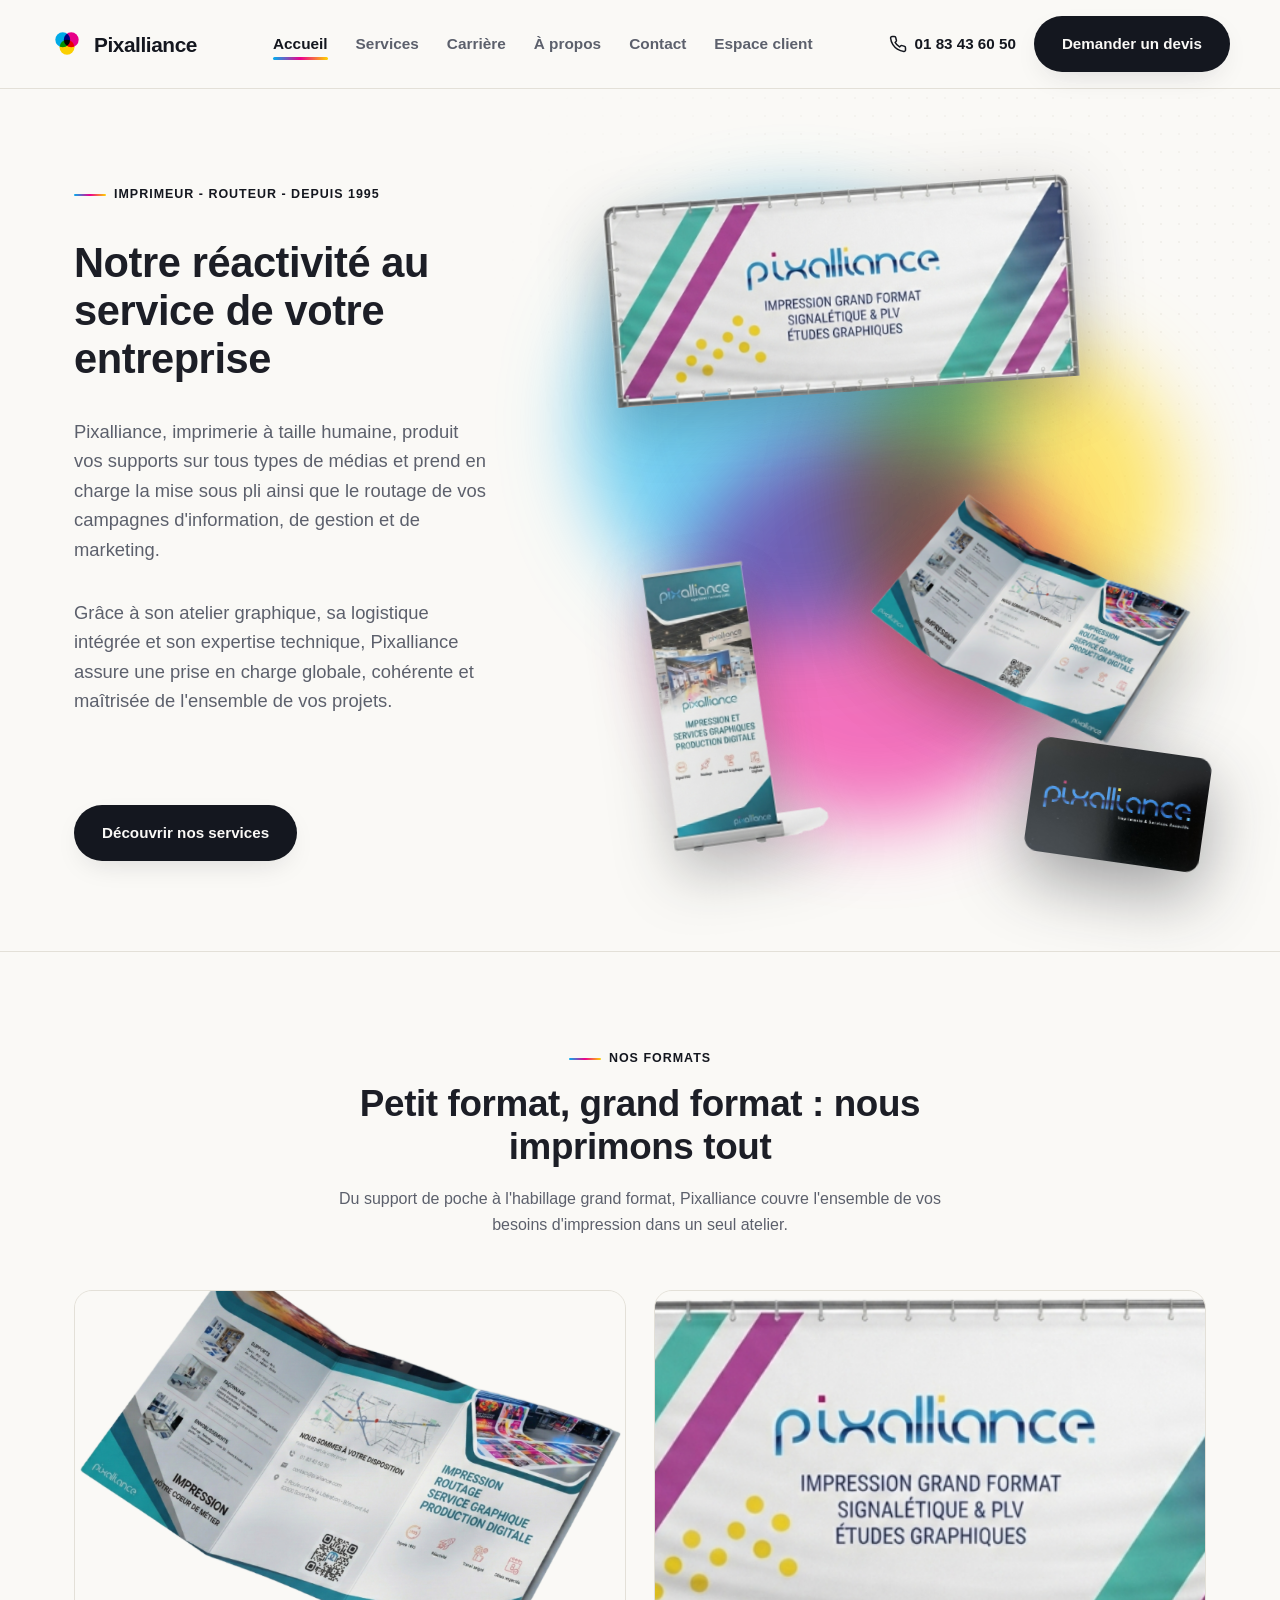
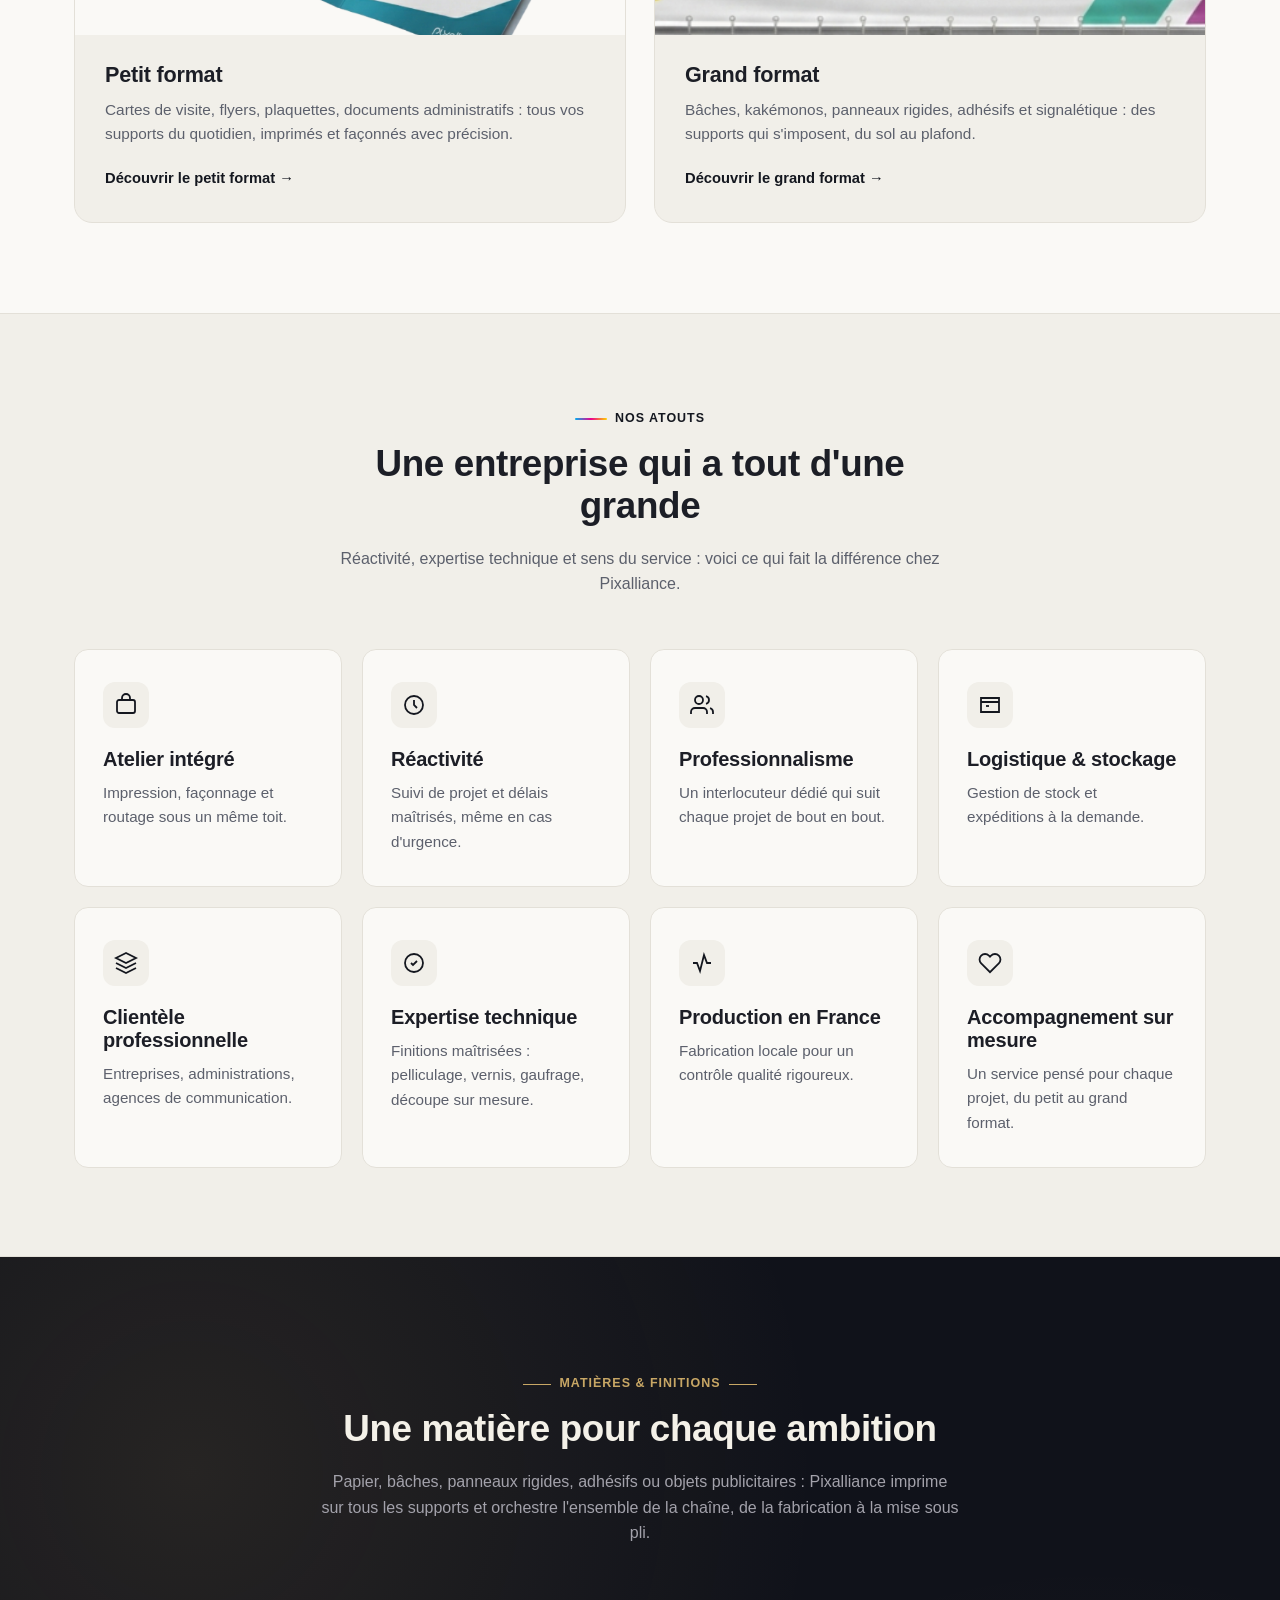
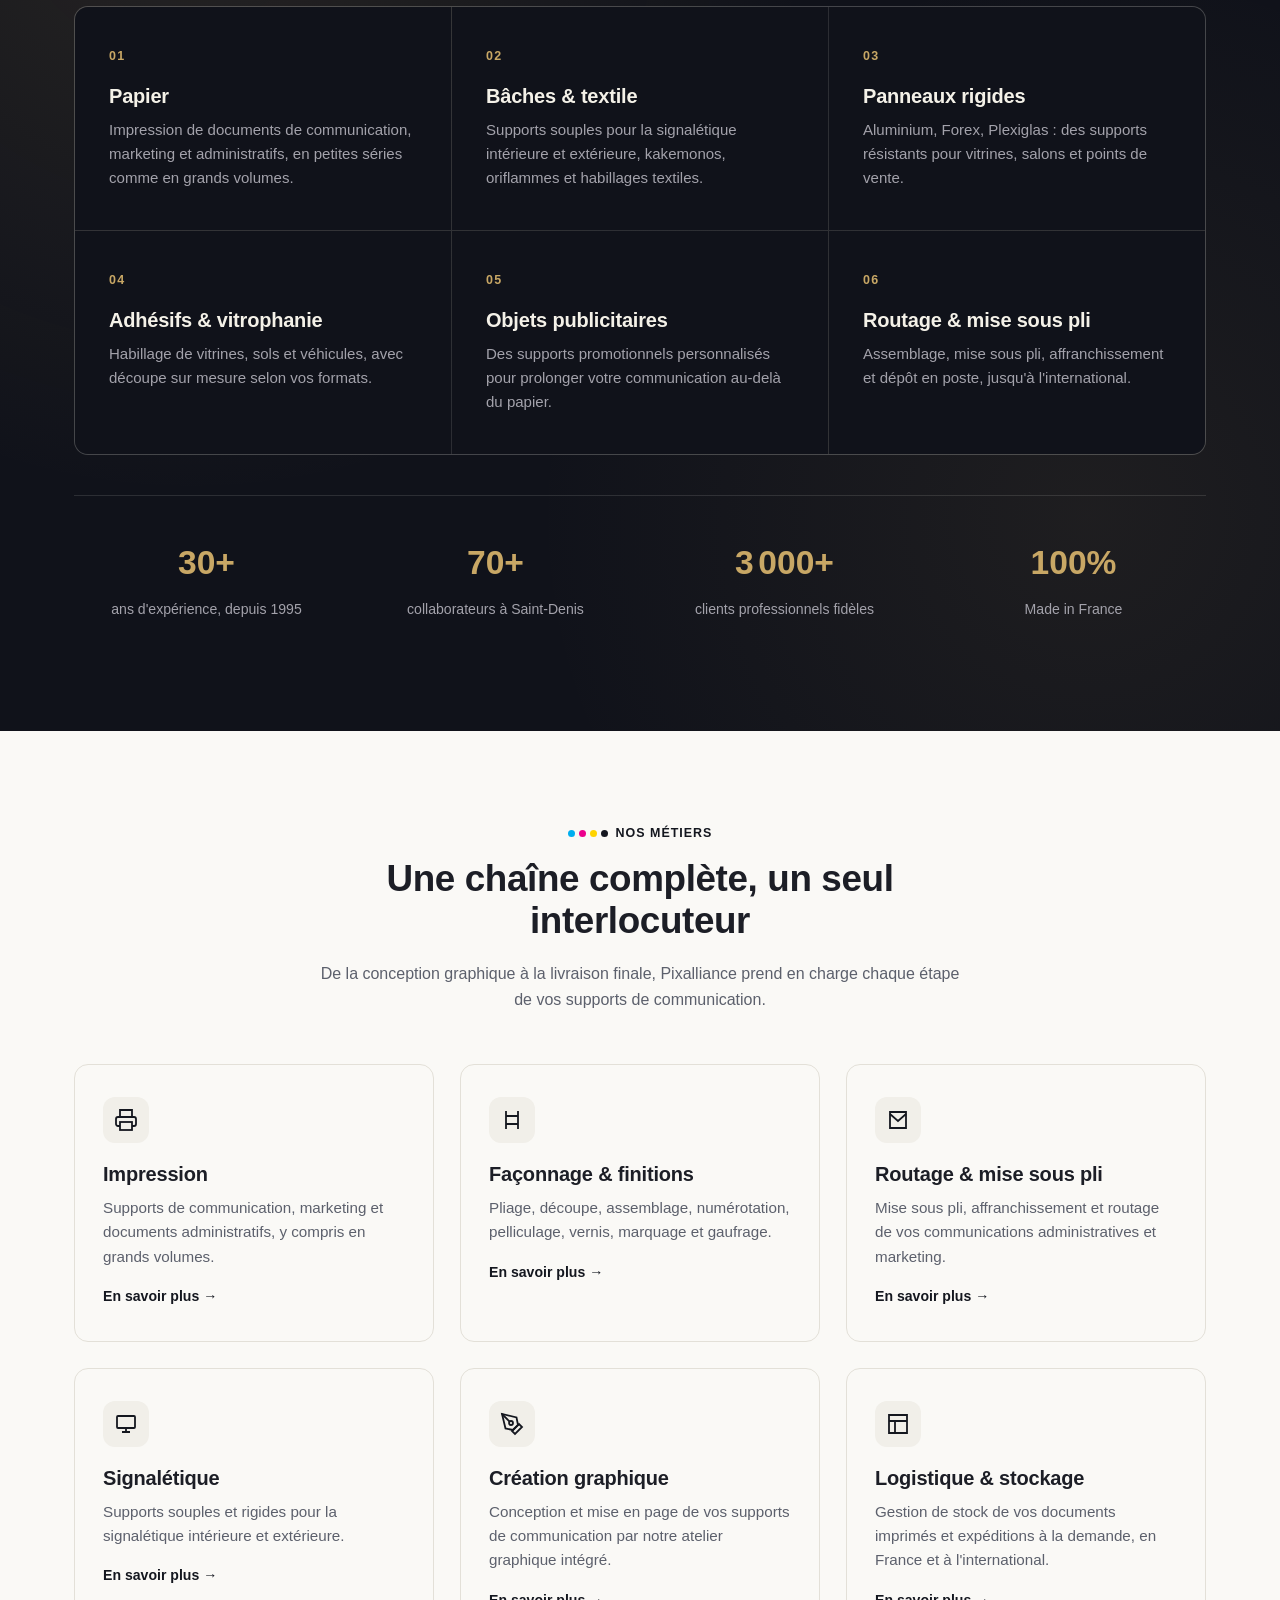
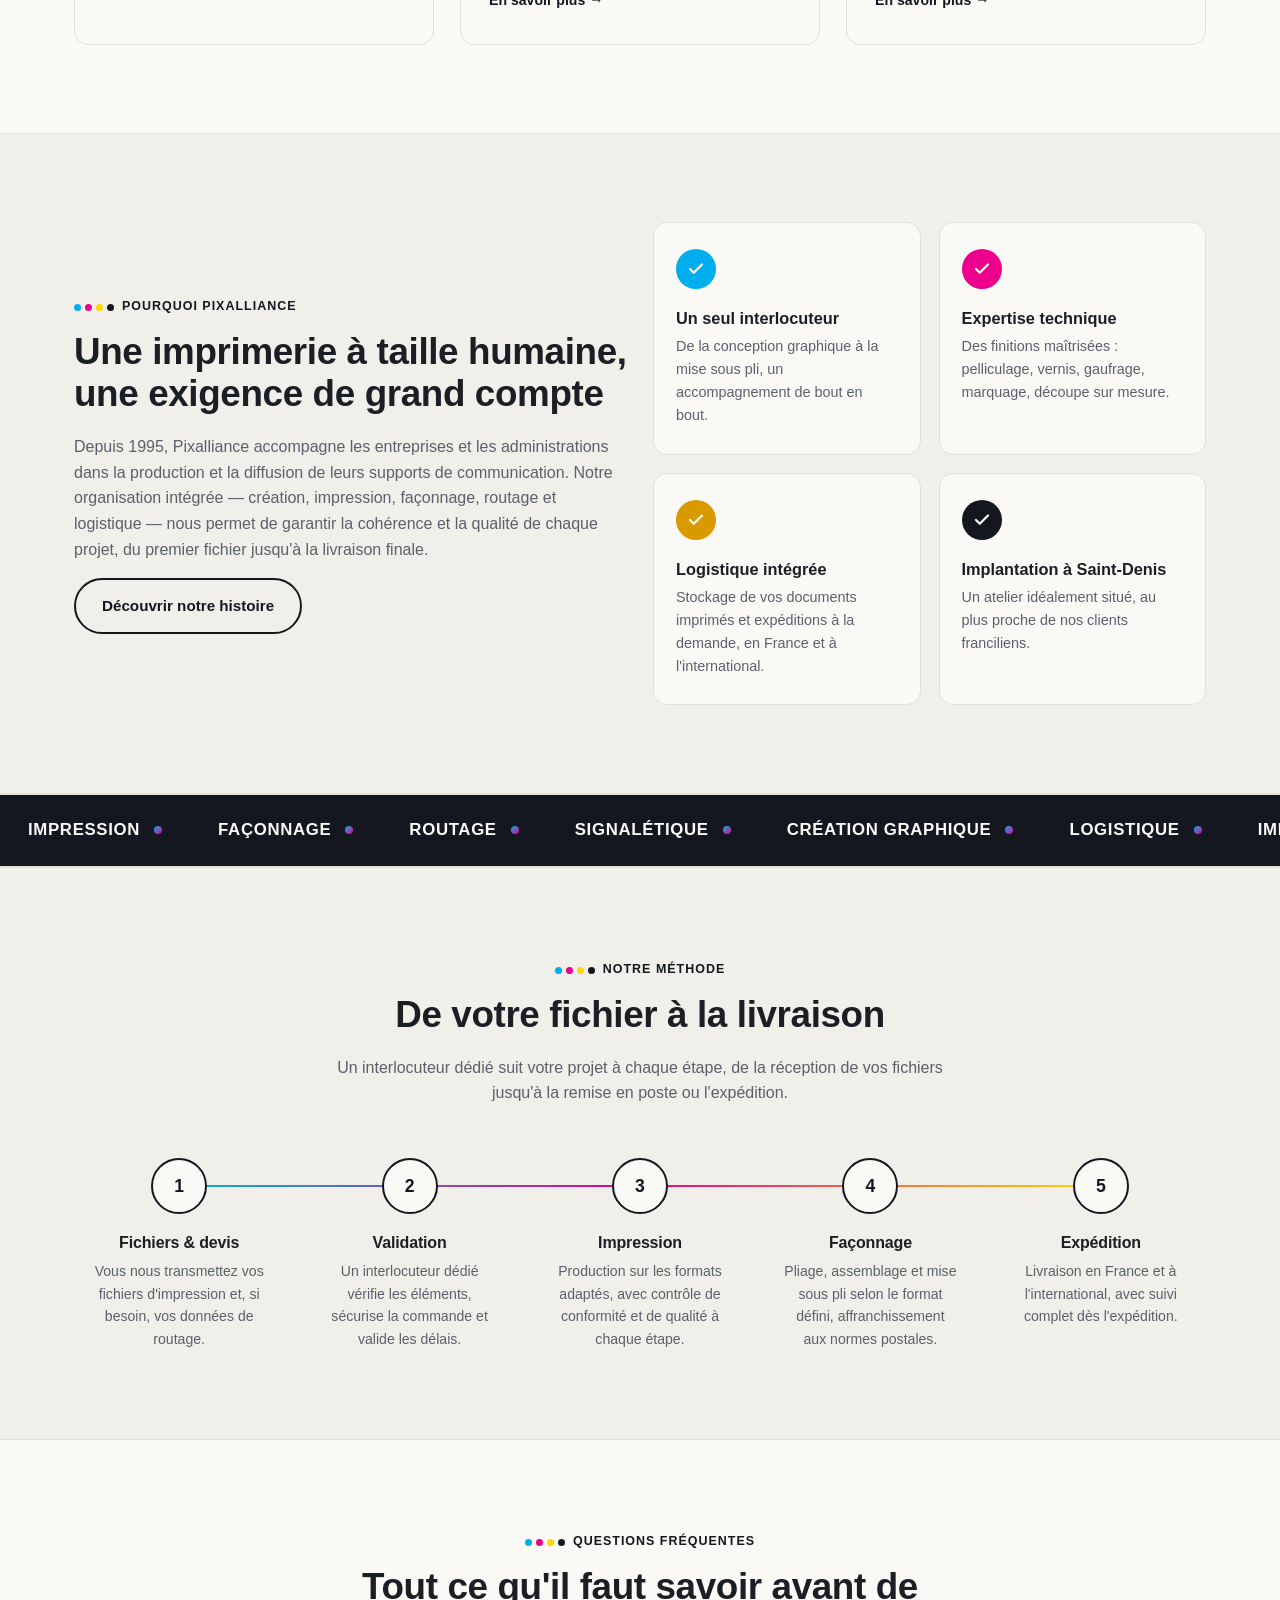
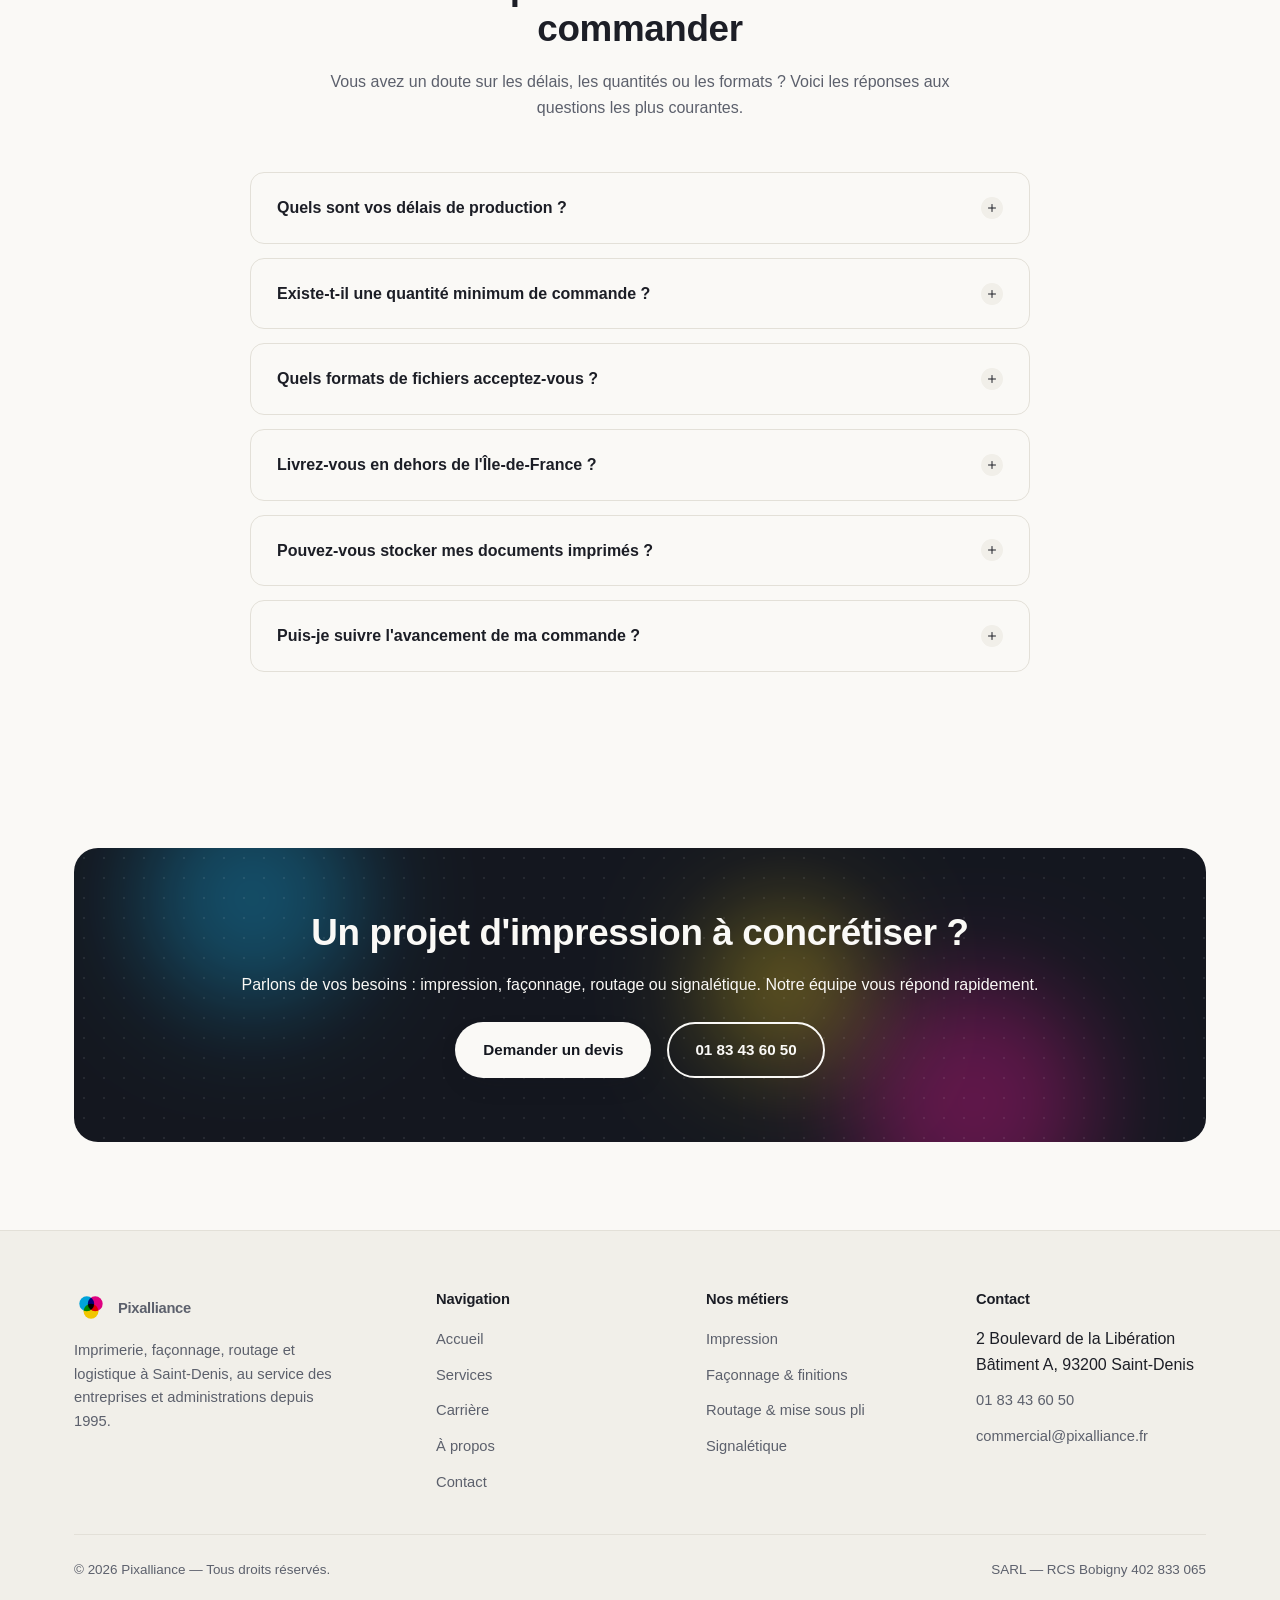
==== index.html @ 91283abb "Ajoute une page dediee Routage & mise sous pli (hero photo, ce qui est couvert, pourquoi Pixalliance" ====
<!DOCTYPE html>
<html lang="fr">
<head>
<meta charset="UTF-8">
<meta name="viewport" content="width=device-width, initial-scale=1.0">
<title>Pixalliance — Imprimerie, façonnage &amp; routage à Saint-Denis</title>
<meta name="description" content="Pixalliance, imprimerie à taille humaine à Saint-Denis (93) depuis 1995 : impression, façonnage, routage, signalétique, création graphique et logistique pour les entreprises et administrations.">
<link rel="icon" type="image/svg+xml" href="assets/favicon.svg">
<link rel="stylesheet" href="css/style.css">
</head>
<body>

<header class="site-header">
  <div class="container header-inner">
    <a href="index.html" class="logo">
      <svg class="logo-mark" viewBox="0 0 64 64" aria-hidden="true">
        <circle cx="24" cy="24" r="14" fill="#00aeef" style="mix-blend-mode:multiply"/>
        <circle cx="40" cy="24" r="14" fill="#ec008c" style="mix-blend-mode:multiply"/>
        <circle cx="32" cy="38" r="14" fill="#ffd400" style="mix-blend-mode:multiply"/>
      </svg>
      Pixalliance
    </a>

    <button class="nav-toggle" aria-label="Ouvrir le menu" aria-expanded="false">
      <span></span><span></span><span></span>
    </button>

    <nav class="main-nav" aria-label="Navigation principale">
      <ul>
        <li><a href="index.html" aria-current="page">Accueil</a></li>
        <li><a href="services.html">Services</a></li>
        <li><a href="carriere.html">Carrière</a></li>
        <li><a href="a-propos.html">À propos</a></li>
        <li><a href="contact.html">Contact</a></li>
        <li><a href="https://espace-client.pixalliance.fr/" target="_blank" rel="noopener">Espace client</a></li>
      </ul>
    </nav>

    <div class="header-actions">
      <a class="header-phone" href="tel:+33183436050">
        <svg viewBox="0 0 24 24" fill="none" stroke="currentColor" stroke-width="2" stroke-linecap="round" stroke-linejoin="round"><path d="M22 16.92v3a2 2 0 0 1-2.18 2 19.79 19.79 0 0 1-8.63-3.07 19.5 19.5 0 0 1-6-6 19.79 19.79 0 0 1-3.07-8.67A2 2 0 0 1 4.11 2h3a2 2 0 0 1 2 1.72c.127.96.362 1.903.7 2.81a2 2 0 0 1-.45 2.11L8.09 9.91a16 16 0 0 0 6 6l1.27-1.27a2 2 0 0 1 2.11-.45c.907.338 1.85.573 2.81.7A2 2 0 0 1 22 16.92z"/></svg>
        <span>01 83 43 60 50</span>
      </a>
      <a href="contact.html" class="btn btn-primary">Demander un devis</a>
    </div>
  </div>
</header>

<main>

  <section class="hero">
    <div class="halftone-bg"></div>
    <div class="container hero-inner">
      <div class="hero-copy">
        <span class="eyebrow"><span class="eyebrow-bar"></span> Imprimeur - Routeur - depuis 1995</span>
        <h1 class="hero-title-sm">Notre réactivité au service de votre entreprise</h1>
        <p class="lead">Pixalliance, imprimerie à taille humaine, produit vos supports sur tous types de médias et prend en charge la mise sous pli ainsi que le routage de vos campagnes d'information, de gestion et de marketing.</p>
        <p class="lead">Grâce à son atelier graphique, sa logistique intégrée et son expertise technique, Pixalliance assure une prise en charge globale, cohérente et maîtrisée de l'ensemble de vos projets.</p>
        <div class="hero-actions">
          <a href="services.html" class="btn btn-primary">Découvrir nos services</a>
        </div>
      </div>

      <div class="hero-visual">
        <div class="ink-blob c"></div>
        <div class="ink-blob m"></div>
        <div class="ink-blob y"></div>
        <img class="hero-float-banniere" src="assets/pixalliance-banniere.png" alt="Bannière grand format Pixalliance pour signalétique et PLV">
        <img class="hero-float-kakemono" src="assets/pixalliance-kakemono.png" alt="Kakemono Pixalliance, roll-up d'exposition">
        <img class="hero-float-brochure" src="assets/pixalliance-plaquette.png" alt="Plaquette commerciale Pixalliance présentant les services d'impression, routage et création graphique">
        <img class="hero-float-card" src="assets/pixalliance-carte-visite.png" alt="Carte de visite Pixalliance, imprimerie et services associés">
      </div>
    </div>
  </section>

  <section class="formats-section">
    <div class="container">
      <div class="section-head center">
        <span class="eyebrow"><span class="eyebrow-bar"></span> Nos formats</span>
        <h2>Petit format, grand format : nous imprimons tout</h2>
        <p>Du support de poche à l'habillage grand format, Pixalliance couvre l'ensemble de vos besoins d'impression dans un seul atelier.</p>
      </div>

      <div class="formats-grid">
        <a href="petit-format.html" class="format-card tilt-card reveal">
          <div class="format-card-media">
            <img src="assets/pixalliance-plaquette.png" alt="Plaquette commerciale Pixalliance, exemple d'impression petit format">
          </div>
          <div class="format-card-body">
            <h3>Petit format</h3>
            <p>Cartes de visite, flyers, plaquettes, documents administratifs : tous vos supports du quotidien, imprimés et façonnés avec précision.</p>
            <span class="format-card-link">Découvrir le petit format →</span>
          </div>
        </a>
        <a href="grand-format.html" class="format-card tilt-card reveal">
          <div class="format-card-media">
            <img src="assets/pixalliance-banniere.png" alt="Bannière grand format Pixalliance, exemple d'impression grand format">
          </div>
          <div class="format-card-body">
            <h3>Grand format</h3>
            <p>Bâches, kakémonos, panneaux rigides, adhésifs et signalétique : des supports qui s'imposent, du sol au plafond.</p>
            <span class="format-card-link">Découvrir le grand format →</span>
          </div>
        </a>
      </div>
    </div>
  </section>

  <section class="atouts-section">
    <div class="container">
      <div class="section-head center">
        <span class="eyebrow"><span class="eyebrow-bar"></span> Nos atouts</span>
        <h2>Une entreprise qui a tout d'une grande</h2>
        <p>Réactivité, expertise technique et sens du service : voici ce qui fait la différence chez Pixalliance.</p>
      </div>

      <div class="grid-4 atouts-grid">
        <div class="card tilt-card reveal">
          <div class="card-icon"><svg viewBox="0 0 24 24" fill="none" stroke="#14171f" stroke-width="1.8"><rect x="3" y="7" width="18" height="13" rx="2"/><path d="M8 7V5a4 4 0 0 1 8 0v2"/></svg></div>
          <h3>Atelier intégré</h3>
          <p>Impression, façonnage et routage sous un même toit.</p>
        </div>
        <div class="card tilt-card reveal">
          <div class="card-icon"><svg viewBox="0 0 24 24" fill="none" stroke="#14171f" stroke-width="1.8"><circle cx="12" cy="12" r="9"/><path d="M12 7v5l3 3"/></svg></div>
          <h3>Réactivité</h3>
          <p>Suivi de projet et délais maîtrisés, même en cas d'urgence.</p>
        </div>
        <div class="card tilt-card reveal">
          <div class="card-icon"><svg viewBox="0 0 24 24" fill="none" stroke="#14171f" stroke-width="1.8"><path d="M17 21v-2a4 4 0 0 0-4-4H5a4 4 0 0 0-4 4v2"/><circle cx="9" cy="7" r="4"/><path d="M23 21v-2a4 4 0 0 0-3-3.87"/><path d="M16 3.13a4 4 0 0 1 0 7.75"/></svg></div>
          <h3>Professionnalisme</h3>
          <p>Un interlocuteur dédié qui suit chaque projet de bout en bout.</p>
        </div>
        <div class="card tilt-card reveal">
          <div class="card-icon"><svg viewBox="0 0 24 24" fill="none" stroke="#14171f" stroke-width="1.8"><path d="M3 9h18M3 5h18v14H3V5Z"/><path d="M8 13h3"/></svg></div>
          <h3>Logistique &amp; stockage</h3>
          <p>Gestion de stock et expéditions à la demande.</p>
        </div>
        <div class="card tilt-card reveal">
          <div class="card-icon"><svg viewBox="0 0 24 24" fill="none" stroke="#14171f" stroke-width="1.8"><path d="M12 2 2 7l10 5 10-5-10-5Z"/><path d="M2 17l10 5 10-5"/><path d="M2 12l10 5 10-5"/></svg></div>
          <h3>Clientèle professionnelle</h3>
          <p>Entreprises, administrations, agences de communication.</p>
        </div>
        <div class="card tilt-card reveal">
          <div class="card-icon"><svg viewBox="0 0 24 24" fill="none" stroke="#14171f" stroke-width="1.8"><path d="M9 12l2 2 4-4"/><circle cx="12" cy="12" r="9"/></svg></div>
          <h3>Expertise technique</h3>
          <p>Finitions maîtrisées : pelliculage, vernis, gaufrage, découpe sur mesure.</p>
        </div>
        <div class="card tilt-card reveal">
          <div class="card-icon"><svg viewBox="0 0 24 24" fill="none" stroke="#14171f" stroke-width="1.8"><path d="M3 12h4l3 8 4-16 3 8h4"/></svg></div>
          <h3>Production en France</h3>
          <p>Fabrication locale pour un contrôle qualité rigoureux.</p>
        </div>
        <div class="card tilt-card reveal">
          <div class="card-icon"><svg viewBox="0 0 24 24" fill="none" stroke="#14171f" stroke-width="1.8"><path d="M20.84 4.61a5.5 5.5 0 0 0-7.78 0L12 5.67l-1.06-1.06a5.5 5.5 0 1 0-7.78 7.78l1.06 1.06L12 21.23l7.78-7.78 1.06-1.06a5.5 5.5 0 0 0 0-7.78Z"/></svg></div>
          <h3>Accompagnement sur mesure</h3>
          <p>Un service pensé pour chaque projet, du petit au grand format.</p>
        </div>
      </div>
    </div>
  </section>

  <section class="materials-section">
    <div class="container">
      <div class="materials-head">
        <span class="eyebrow"><span class="rule"></span> Matières &amp; finitions <span class="rule"></span></span>
        <h2>Une matière pour chaque ambition</h2>
        <p>Papier, bâches, panneaux rigides, adhésifs ou objets publicitaires : Pixalliance imprime sur tous les supports et orchestre l'ensemble de la chaîne, de la fabrication à la mise sous pli.</p>
      </div>

      <div class="material-grid">
        <div class="material-card">
          <span class="num">01</span>
          <h3>Papier</h3>
          <p>Impression de documents de communication, marketing et administratifs, en petites séries comme en grands volumes.</p>
        </div>
        <div class="material-card">
          <span class="num">02</span>
          <h3>Bâches &amp; textile</h3>
          <p>Supports souples pour la signalétique intérieure et extérieure, kakemonos, oriflammes et habillages textiles.</p>
        </div>
        <div class="material-card">
          <span class="num">03</span>
          <h3>Panneaux rigides</h3>
          <p>Aluminium, Forex, Plexiglas : des supports résistants pour vitrines, salons et points de vente.</p>
        </div>
        <div class="material-card">
          <span class="num">04</span>
          <h3>Adhésifs &amp; vitrophanie</h3>
          <p>Habillage de vitrines, sols et véhicules, avec découpe sur mesure selon vos formats.</p>
        </div>
        <div class="material-card">
          <span class="num">05</span>
          <h3>Objets publicitaires</h3>
          <p>Des supports promotionnels personnalisés pour prolonger votre communication au-delà du papier.</p>
        </div>
        <div class="material-card">
          <span class="num">06</span>
          <h3>Routage &amp; mise sous pli</h3>
          <p>Assemblage, mise sous pli, affranchissement et dépôt en poste, jusqu'à l'international.</p>
        </div>
      </div>

      <div class="luxe-stats">
        <div class="luxe-stat">
          <strong data-count-to="30" data-count-suffix="+">0+</strong>
          <span>ans d'expérience, depuis 1995</span>
        </div>
        <div class="luxe-stat">
          <strong data-count-to="70" data-count-suffix="+">0+</strong>
          <span>collaborateurs à Saint-Denis</span>
        </div>
        <div class="luxe-stat">
          <strong data-count-to="3000" data-count-suffix="+">0+</strong>
          <span>clients professionnels fidèles</span>
        </div>
        <div class="luxe-stat">
          <strong data-count-to="100" data-count-suffix="%">0%</strong>
          <span>Made in France</span>
        </div>
      </div>
    </div>
  </section>

  <section id="services">
    <div class="container">
      <div class="section-head center">
        <span class="eyebrow"><span class="dots"><span></span><span></span><span></span><span></span></span> Nos métiers</span>
        <h2>Une chaîne complète, un seul interlocuteur</h2>
        <p>De la conception graphique à la livraison finale, Pixalliance prend en charge chaque étape de vos supports de communication.</p>
      </div>

      <div class="grid-3">
        <a class="card" href="services.html#impression">
          <div class="card-icon"><svg viewBox="0 0 24 24" fill="none" stroke="#14171f" stroke-width="1.8"><path d="M6 9V2h12v7"/><path d="M6 18H4a2 2 0 0 1-2-2v-5a2 2 0 0 1 2-2h16a2 2 0 0 1 2 2v5a2 2 0 0 1-2 2h-2"/><rect x="6" y="14" width="12" height="8"/></svg></div>
          <h3>Impression</h3>
          <p>Supports de communication, marketing et documents administratifs, y compris en grands volumes.</p>
          <span class="card-link">En savoir plus →</span>
        </a>

        <a class="card" href="services.html#faconnage">
          <div class="card-icon"><svg viewBox="0 0 24 24" fill="none" stroke="#14171f" stroke-width="1.8"><path d="M6 3v18M18 3v18"/><path d="M6 8h12M6 16h12"/></svg></div>
          <h3>Façonnage &amp; finitions</h3>
          <p>Pliage, découpe, assemblage, numérotation, pelliculage, vernis, marquage et gaufrage.</p>
          <span class="card-link">En savoir plus →</span>
        </a>

        <a class="card" href="routage.html">
          <div class="card-icon"><svg viewBox="0 0 24 24" fill="none" stroke="#14171f" stroke-width="1.8"><path d="M4 4h16v16H4z"/><path d="m4 6 8 7 8-7"/></svg></div>
          <h3>Routage &amp; mise sous pli</h3>
          <p>Mise sous pli, affranchissement et routage de vos communications administratives et marketing.</p>
          <span class="card-link">En savoir plus →</span>
        </a>

        <a class="card" href="services.html#signaletique">
          <div class="card-icon"><svg viewBox="0 0 24 24" fill="none" stroke="#14171f" stroke-width="1.8"><rect x="3" y="4" width="18" height="12" rx="1"/><path d="M8 20h8M12 16v4"/></svg></div>
          <h3>Signalétique</h3>
          <p>Supports souples et rigides pour la signalétique intérieure et extérieure.</p>
          <span class="card-link">En savoir plus →</span>
        </a>

        <a class="card" href="services.html#creation">
          <div class="card-icon"><svg viewBox="0 0 24 24" fill="none" stroke="#14171f" stroke-width="1.8"><path d="M12 19l7-7 3 3-7 7-3-3z"/><path d="M18 13l-1.5-7.5L2 2l3.5 14.5L13 18l5-5z"/><path d="M2 2l7.586 7.586"/><circle cx="11" cy="11" r="2"/></svg></div>
          <h3>Création graphique</h3>
          <p>Conception et mise en page de vos supports de communication par notre atelier graphique intégré.</p>
          <span class="card-link">En savoir plus →</span>
        </a>

        <a class="card" href="services.html#logistique">
          <div class="card-icon"><svg viewBox="0 0 24 24" fill="none" stroke="#14171f" stroke-width="1.8"><path d="M3 3h18v18H3z"/><path d="M3 9h18M9 21V9"/></svg></div>
          <h3>Logistique &amp; stockage</h3>
          <p>Gestion de stock de vos documents imprimés et expéditions à la demande, en France et à l'international.</p>
          <span class="card-link">En savoir plus →</span>
        </a>
      </div>
    </div>
  </section>

  <section class="why-us" style="background:var(--paper-dim); border-top:1px solid var(--line); border-bottom:1px solid var(--line);">
    <div class="container grid-2" style="align-items:center;">
      <div>
        <span class="eyebrow"><span class="dots"><span></span><span></span><span></span><span></span></span> Pourquoi Pixalliance</span>
        <h2>Une imprimerie à taille humaine, une exigence de grand compte</h2>
        <p>Depuis 1995, Pixalliance accompagne les entreprises et les administrations dans la production et la diffusion de leurs supports de communication. Notre organisation intégrée — création, impression, façonnage, routage et logistique — nous permet de garantir la cohérence et la qualité de chaque projet, du premier fichier jusqu'à la livraison finale.</p>
        <a href="a-propos.html" class="btn btn-outline">Découvrir notre histoire</a>
      </div>

      <div class="value-grid">
        <div class="value-card">
          <span class="check"><svg viewBox="0 0 24 24" fill="none" stroke="currentColor" stroke-width="3" stroke-linecap="round" stroke-linejoin="round"><path d="M20 6 9 17l-5-5"/></svg></span>
          <strong>Un seul interlocuteur</strong>
          <p>De la conception graphique à la mise sous pli, un accompagnement de bout en bout.</p>
        </div>
        <div class="value-card">
          <span class="check"><svg viewBox="0 0 24 24" fill="none" stroke="currentColor" stroke-width="3" stroke-linecap="round" stroke-linejoin="round"><path d="M20 6 9 17l-5-5"/></svg></span>
          <strong>Expertise technique</strong>
          <p>Des finitions maîtrisées : pelliculage, vernis, gaufrage, marquage, découpe sur mesure.</p>
        </div>
        <div class="value-card">
          <span class="check"><svg viewBox="0 0 24 24" fill="none" stroke="currentColor" stroke-width="3" stroke-linecap="round" stroke-linejoin="round"><path d="M20 6 9 17l-5-5"/></svg></span>
          <strong>Logistique intégrée</strong>
          <p>Stockage de vos documents imprimés et expéditions à la demande, en France et à l'international.</p>
        </div>
        <div class="value-card">
          <span class="check"><svg viewBox="0 0 24 24" fill="none" stroke="currentColor" stroke-width="3" stroke-linecap="round" stroke-linejoin="round"><path d="M20 6 9 17l-5-5"/></svg></span>
          <strong>Implantation à Saint-Denis</strong>
          <p>Un atelier idéalement situé, au plus proche de nos clients franciliens.</p>
        </div>
      </div>
    </div>
  </section>

  <div class="marquee-strip">
    <div class="marquee-track">
      <span>Impression</span><span>Façonnage</span><span>Routage</span><span>Signalétique</span><span>Création graphique</span><span>Logistique</span>
      <span>Impression</span><span>Façonnage</span><span>Routage</span><span>Signalétique</span><span>Création graphique</span><span>Logistique</span>
    </div>
  </div>

  <section class="process-section">
    <div class="container">
      <div class="section-head center">
        <span class="eyebrow"><span class="dots"><span></span><span></span><span></span><span></span></span> Notre méthode</span>
        <h2>De votre fichier à la livraison</h2>
        <p>Un interlocuteur dédié suit votre projet à chaque étape, de la réception de vos fichiers jusqu'à la remise en poste ou l'expédition.</p>
      </div>

      <div class="process-steps">
        <div class="process-line"><div class="process-line-fill"></div></div>

        <div class="process-step">
          <div class="process-num">1</div>
          <h3>Fichiers &amp; devis</h3>
          <p>Vous nous transmettez vos fichiers d'impression et, si besoin, vos données de routage.</p>
        </div>
        <div class="process-step">
          <div class="process-num">2</div>
          <h3>Validation</h3>
          <p>Un interlocuteur dédié vérifie les éléments, sécurise la commande et valide les délais.</p>
        </div>
        <div class="process-step">
          <div class="process-num">3</div>
          <h3>Impression</h3>
          <p>Production sur les formats adaptés, avec contrôle de conformité et de qualité à chaque étape.</p>
        </div>
        <div class="process-step">
          <div class="process-num">4</div>
          <h3>Façonnage</h3>
          <p>Pliage, assemblage et mise sous pli selon le format défini, affranchissement aux normes postales.</p>
        </div>
        <div class="process-step">
          <div class="process-num">5</div>
          <h3>Expédition</h3>
          <p>Livraison en France et à l'international, avec suivi complet dès l'expédition.</p>
        </div>
      </div>
    </div>
  </section>

  <section>
    <div class="container">
      <div class="section-head center">
        <span class="eyebrow"><span class="dots"><span></span><span></span><span></span><span></span></span> Questions fréquentes</span>
        <h2>Tout ce qu'il faut savoir avant de commander</h2>
        <p>Vous avez un doute sur les délais, les quantités ou les formats ? Voici les réponses aux questions les plus courantes.</p>
      </div>

      <div class="faq-list">
        <div class="faq-item">
          <button class="faq-question" aria-expanded="false">
            <span>Quels sont vos délais de production ?</span>
            <span class="faq-icon"><svg viewBox="0 0 24 24" fill="none" stroke="currentColor" stroke-width="2" stroke-linecap="round"><path d="M12 5v14M5 12h14"/></svg></span>
          </button>
          <div class="faq-answer">
            <div class="faq-answer-inner">
              <p>Les délais varient selon la nature du projet et les quantités commandées. Un interlocuteur dédié vous confirme un délai précis dès la validation de votre devis.</p>
            </div>
          </div>
        </div>

        <div class="faq-item">
          <button class="faq-question" aria-expanded="false">
            <span>Existe-t-il une quantité minimum de commande ?</span>
            <span class="faq-icon"><svg viewBox="0 0 24 24" fill="none" stroke="currentColor" stroke-width="2" stroke-linecap="round"><path d="M12 5v14M5 12h14"/></svg></span>
          </button>
          <div class="faq-answer">
            <div class="faq-answer-inner">
              <p>Non : nous produisons aussi bien de petites séries que de grands volumes, adaptés aux besoins de nos clients professionnels.</p>
            </div>
          </div>
        </div>

        <div class="faq-item">
          <button class="faq-question" aria-expanded="false">
            <span>Quels formats de fichiers acceptez-vous ?</span>
            <span class="faq-icon"><svg viewBox="0 0 24 24" fill="none" stroke="currentColor" stroke-width="2" stroke-linecap="round"><path d="M12 5v14M5 12h14"/></svg></span>
          </button>
          <div class="faq-answer">
            <div class="faq-answer-inner">
              <p>Nous travaillons à partir de fichiers prêts à imprimer (PDF haute définition). Notre équipe de graphistes peut aussi prendre en charge la création ou l'adaptation de vos supports.</p>
            </div>
          </div>
        </div>

        <div class="faq-item">
          <button class="faq-question" aria-expanded="false">
            <span>Livrez-vous en dehors de l'Île-de-France ?</span>
            <span class="faq-icon"><svg viewBox="0 0 24 24" fill="none" stroke="currentColor" stroke-width="2" stroke-linecap="round"><path d="M12 5v14M5 12h14"/></svg></span>
          </button>
          <div class="faq-answer">
            <div class="faq-answer-inner">
              <p>Oui, nous livrons en France entière et à l'international, avec un suivi complet de vos envois dès l'expédition.</p>
            </div>
          </div>
        </div>

        <div class="faq-item">
          <button class="faq-question" aria-expanded="false">
            <span>Pouvez-vous stocker mes documents imprimés ?</span>
            <span class="faq-icon"><svg viewBox="0 0 24 24" fill="none" stroke="currentColor" stroke-width="2" stroke-linecap="round"><path d="M12 5v14M5 12h14"/></svg></span>
          </button>
          <div class="faq-answer">
            <div class="faq-answer-inner">
              <p>Oui, notre service logistique centralise, stocke et prépare vos supports imprimés pour des expéditions à la demande.</p>
            </div>
          </div>
        </div>

        <div class="faq-item">
          <button class="faq-question" aria-expanded="false">
            <span>Puis-je suivre l'avancement de ma commande ?</span>
            <span class="faq-icon"><svg viewBox="0 0 24 24" fill="none" stroke="currentColor" stroke-width="2" stroke-linecap="round"><path d="M12 5v14M5 12h14"/></svg></span>
          </button>
          <div class="faq-answer">
            <div class="faq-answer-inner">
              <p>Un interlocuteur dédié vous accompagne à chaque étape, de la validation du devis jusqu'à la livraison.</p>
            </div>
          </div>
        </div>
      </div>
    </div>
  </section>

  <section>
    <div class="container">
      <div class="cta-band">
        <div class="cta-band-dots"></div>
        <div class="cta-glow c"></div>
        <div class="cta-glow m"></div>
        <div class="cta-glow y"></div>
        <h2>Un projet d'impression à concrétiser ?</h2>
        <p>Parlons de vos besoins : impression, façonnage, routage ou signalétique. Notre équipe vous répond rapidement.</p>
        <div class="cta-actions">
          <a href="contact.html" class="btn btn-primary">Demander un devis</a>
          <a href="tel:+33183436050" class="btn btn-outline" style="border-color:var(--paper); color:var(--paper);">01 83 43 60 50</a>
        </div>
      </div>
    </div>
  </section>

</main>

<footer class="site-footer">
  <div class="container">
    <div class="footer-grid">
      <div class="footer-brand">
        <a href="index.html" class="logo" style="margin-bottom:14px;">
          <svg class="logo-mark" viewBox="0 0 64 64" aria-hidden="true">
            <circle cx="24" cy="24" r="14" fill="#00aeef" style="mix-blend-mode:multiply"/>
            <circle cx="40" cy="24" r="14" fill="#ec008c" style="mix-blend-mode:multiply"/>
            <circle cx="32" cy="38" r="14" fill="#ffd400" style="mix-blend-mode:multiply"/>
          </svg>
          Pixalliance
        </a>
        <p>Imprimerie, façonnage, routage et logistique à Saint-Denis, au service des entreprises et administrations depuis 1995.</p>
      </div>

      <div>
        <h4>Navigation</h4>
        <ul>
          <li><a href="index.html">Accueil</a></li>
          <li><a href="services.html">Services</a></li>
          <li><a href="carriere.html">Carrière</a></li>
          <li><a href="a-propos.html">À propos</a></li>
          <li><a href="contact.html">Contact</a></li>
        </ul>
      </div>

      <div>
        <h4>Nos métiers</h4>
        <ul>
          <li><a href="services.html#impression">Impression</a></li>
          <li><a href="services.html#faconnage">Façonnage &amp; finitions</a></li>
          <li><a href="routage.html">Routage &amp; mise sous pli</a></li>
          <li><a href="services.html#signaletique">Signalétique</a></li>
        </ul>
      </div>

      <div>
        <h4>Contact</h4>
        <ul>
          <li>2 Boulevard de la Libération<br>Bâtiment A, 93200 Saint-Denis</li>
          <li><a href="tel:+33183436050">01 83 43 60 50</a></li>
          <li><a href="mailto:commercial@pixalliance.fr">commercial@pixalliance.fr</a></li>
        </ul>
      </div>
    </div>

    <div class="footer-bottom">
      <span>&copy; 2026 Pixalliance — Tous droits réservés.</span>
      <span>SARL — RCS Bobigny 402 833 065</span>
    </div>
  </div>
</footer>

<script src="js/main.js"></script>
</body>
</html>
---- css/style.css ----
/* ==========================================================================
   Pixalliance — feuille de style principale
   ========================================================================== */

:root {
  --ink: #14171f;
  --ink-soft: #262b38;
  --paper: #faf9f6;
  --paper-dim: #f1efe9;
  --line: #e3e0d8;
  --text: #1c1e26;
  --muted: #5c606c;
  --cyan: #00aeef;
  --magenta: #ec008c;
  --yellow: #ffd400;
  --luxe-bg: #10121a;
  --luxe-bg-soft: #181b26;
  --luxe-text: #f4f1e8;
  --luxe-muted: #a3a2ab;
  --luxe-line: rgba(244, 241, 232, 0.12);
  --gold: #c8a765;

  --radius: 14px;
  --container: 1180px;
  --shadow-soft: 0 10px 30px -12px rgba(20, 23, 31, 0.18);
  --shadow-hover: 0 16px 40px -14px rgba(20, 23, 31, 0.28);
}

:root[data-theme="dark"] {
  --ink: #f1efe9;
  --paper: #14171f;
  --paper-dim: #1b1f29;
  --line: #303542;
  --text: #f1efe9;
  --muted: #a4a8b4;
}

@media (prefers-color-scheme: dark) {
  :root:not([data-theme="light"]) {
    --ink: #f1efe9;
    --paper: #14171f;
    --paper-dim: #1b1f29;
    --line: #303542;
    --text: #f1efe9;
    --muted: #a4a8b4;
  }
}

* {
  box-sizing: border-box;
}

html {
  scroll-behavior: smooth;
}

body {
  margin: 0;
  font-family: -apple-system, BlinkMacSystemFont, "Segoe UI", Roboto,
    "Helvetica Neue", Arial, sans-serif;
  background: var(--paper);
  color: var(--text);
  line-height: 1.6;
  -webkit-font-smoothing: antialiased;
}

img,
svg {
  max-width: 100%;
  display: block;
}

a {
  color: inherit;
}

.container {
  width: 100%;
  max-width: var(--container);
  margin: 0 auto;
  padding: 0 24px;
}

h1,
h2,
h3,
h4 {
  font-weight: 700;
  line-height: 1.15;
  letter-spacing: -0.01em;
  margin: 0 0 0.5em;
}

h1 {
  font-size: clamp(2.2rem, 4.5vw, 3.4rem);
}

h2 {
  font-size: clamp(1.7rem, 3vw, 2.3rem);
}

h3 {
  font-size: 1.25rem;
}

p {
  margin: 0 0 1em;
  color: var(--muted);
}

.eyebrow {
  display: inline-flex;
  align-items: center;
  gap: 8px;
  font-size: 0.78rem;
  font-weight: 700;
  letter-spacing: 0.08em;
  text-transform: uppercase;
  color: var(--ink);
  margin-bottom: 14px;
}

.eyebrow .dots {
  display: inline-flex;
  gap: 4px;
}

.dots span {
  width: 7px;
  height: 7px;
  border-radius: 50%;
  display: inline-block;
}

.dots span:nth-child(1) {
  background: var(--cyan);
}
.dots span:nth-child(2) {
  background: var(--magenta);
}
.dots span:nth-child(3) {
  background: var(--yellow);
}
.dots span:nth-child(4) {
  background: var(--ink);
}

/* ---------- Buttons ---------- */

.btn {
  display: inline-flex;
  align-items: center;
  justify-content: center;
  gap: 8px;
  padding: 14px 26px;
  border-radius: 999px;
  font-weight: 700;
  font-size: 0.95rem;
  text-decoration: none;
  border: 2px solid transparent;
  cursor: pointer;
  transition: transform 0.15s ease, box-shadow 0.15s ease, background 0.15s ease,
    color 0.15s ease, border-color 0.15s ease;
  white-space: nowrap;
}

.btn:active {
  transform: translateY(1px);
}

.btn-primary {
  background: var(--ink);
  color: var(--paper);
  box-shadow: var(--shadow-soft);
}

.btn-primary:hover {
  box-shadow: var(--shadow-hover);
  transform: translateY(-2px);
}

.btn-outline {
  background: transparent;
  border-color: var(--ink);
  color: var(--ink);
}

.btn-outline:hover {
  background: var(--ink);
  color: var(--paper);
}

.btn-block {
  width: 100%;
}

/* ---------- Header ---------- */

.site-header {
  position: sticky;
  top: 0;
  z-index: 50;
  background: color-mix(in srgb, var(--paper) 88%, transparent);
  backdrop-filter: saturate(180%) blur(14px);
  border-bottom: 1px solid var(--line);
}

.header-inner {
  display: flex;
  align-items: center;
  justify-content: space-between;
  gap: 24px;
  padding: 16px 0;
}

.logo {
  display: flex;
  align-items: center;
  gap: 10px;
  text-decoration: none;
  font-weight: 800;
  font-size: 1.3rem;
  color: var(--ink);
  letter-spacing: -0.02em;
}

.logo-mark {
  width: 34px;
  height: 34px;
  flex-shrink: 0;
}

.main-nav {
  display: flex;
  align-items: center;
  gap: 32px;
}

.main-nav ul {
  list-style: none;
  display: flex;
  gap: 28px;
  margin: 0;
  padding: 0;
}

.main-nav a {
  text-decoration: none;
  font-weight: 600;
  font-size: 0.96rem;
  color: var(--muted);
  position: relative;
  padding: 4px 0;
}

.main-nav a:hover,
.main-nav a[aria-current="page"] {
  color: var(--ink);
}

.main-nav a[aria-current="page"]::after {
  content: "";
  position: absolute;
  left: 0;
  bottom: -4px;
  width: 100%;
  height: 3px;
  border-radius: 3px;
  background: linear-gradient(
    90deg,
    var(--cyan),
    var(--magenta),
    var(--yellow)
  );
}

.header-actions {
  display: flex;
  align-items: center;
  gap: 18px;
}

.header-phone {
  display: flex;
  align-items: center;
  gap: 8px;
  font-weight: 700;
  text-decoration: none;
  color: var(--ink);
  font-size: 0.95rem;
}

.header-phone svg {
  width: 18px;
  height: 18px;
}

.nav-toggle {
  display: none;
  background: none;
  border: none;
  cursor: pointer;
  padding: 8px;
  flex-direction: column;
  gap: 5px;
}

.nav-toggle span {
  width: 24px;
  height: 2px;
  background: var(--ink);
  border-radius: 2px;
  transition: transform 0.2s ease, opacity 0.2s ease;
}

/* ---------- Hero ---------- */

.hero {
  position: relative;
  overflow: hidden;
  padding: 96px 0 90px;
  border-bottom: 1px solid var(--line);
}

.halftone-bg {
  position: absolute;
  inset: 0;
  z-index: 0;
  opacity: 0.5;
  pointer-events: none;
  background-image: radial-gradient(
    circle,
    var(--line) 1.4px,
    transparent 1.4px
  );
  background-size: 18px 18px;
  -webkit-mask-image: radial-gradient(
    ellipse 60% 60% at 80% 20%,
    black 0%,
    transparent 70%
  );
  mask-image: radial-gradient(
    ellipse 60% 60% at 80% 20%,
    black 0%,
    transparent 70%
  );
}

.hero-inner {
  position: relative;
  z-index: 1;
  display: grid;
  grid-template-columns: 0.8fr 1.3fr;
  gap: 40px;
  align-items: stretch;
}

.hero-copy {
  display: flex;
  flex-direction: column;
  gap: 34px;
}

.hero-copy > * {
  margin-bottom: 0 !important;
}

.hero-copy .hero-actions {
  margin-top: auto;
  padding-top: 28px;
}

.hero-copy p.lead {
  font-size: 1.15rem;
  max-width: 42ch;
}

.hero-title-sm {
  font-size: clamp(1.9rem, 3.4vw, 2.6rem) !important;
}

.formats-section {
  padding: 90px 0;
  background: var(--paper);
  border-bottom: 1px solid var(--line);
}

.formats-grid {
  display: grid;
  grid-template-columns: 1fr 1fr;
  gap: 28px;
  margin-top: 44px;
}

.format-card {
  display: flex;
  flex-direction: column;
  border-radius: 18px;
  overflow: hidden;
  background: var(--paper-dim);
  border: 1px solid var(--line);
  text-decoration: none;
  color: inherit;
  transition: transform 0.3s ease, box-shadow 0.3s ease;
}

.format-card:hover {
  transform: translateY(-6px);
  box-shadow: 0 24px 50px -20px rgba(20, 23, 31, 0.3);
}

.format-card-media {
  aspect-ratio: 16 / 10;
  overflow: hidden;
  background: var(--paper);
}

.format-card-media img {
  width: 100%;
  height: 100%;
  object-fit: cover;
  transition: transform 0.4s ease;
}

.format-card:hover .format-card-media img {
  transform: scale(1.05);
}

.format-card-body {
  padding: 28px 30px 32px;
}

.format-card-body h3 {
  font-size: 1.35rem;
  margin-bottom: 10px;
}

.format-card-body p {
  color: var(--muted);
  font-size: 0.96rem;
  margin-bottom: 18px;
}

.format-card-link {
  display: inline-flex;
  font-weight: 700;
  font-size: 0.92rem;
  color: var(--ink);
  transition: gap 0.2s ease;
}

.format-card:hover .format-card-link {
  color: var(--magenta);
}

@media (max-width: 760px) {
  .formats-grid {
    grid-template-columns: 1fr;
  }
}

.atouts-section {
  background: var(--paper-dim);
  border-bottom: 1px solid var(--line);
}

.eyebrow-bar {
  width: 32px;
  height: 2px;
  border-radius: 2px;
  background: linear-gradient(90deg, var(--cyan), var(--magenta), var(--yellow));
  display: inline-block;
}

.hero-actions {
  display: flex;
  gap: 16px;
  flex-wrap: wrap;
  margin-top: 28px;
}

.hero-visual {
  position: relative;
  aspect-ratio: 1 / 1;
  display: flex;
  align-items: center;
  justify-content: center;
  perspective: 1400px;
}

.ink-blob {
  position: absolute;
  border-radius: 50%;
  mix-blend-mode: multiply;
  filter: blur(38px);
  opacity: 0.55;
}

:root[data-theme="dark"] .ink-blob,
@media (prefers-color-scheme: dark) {
  .ink-blob {
    mix-blend-mode: screen;
  }
}

.ink-blob.c {
  background: var(--cyan);
  width: 62%;
  height: 62%;
  top: 4%;
  left: 8%;
}

.ink-blob.m {
  background: var(--magenta);
  width: 58%;
  height: 58%;
  bottom: 6%;
  left: 22%;
}

.ink-blob.y {
  background: var(--yellow);
  width: 50%;
  height: 50%;
  top: 22%;
  right: 4%;
}

.hero-float-banniere {
  position: absolute;
  z-index: 1;
  width: 72%;
  left: 10%;
  top: 0%;
  filter: drop-shadow(0 20px 32px rgba(20, 23, 31, 0.28));
  transform: rotate(-4deg);
  animation: pxa-float-d 8s ease-in-out infinite;
}

.hero-float-kakemono {
  position: absolute;
  z-index: 2;
  width: 24%;
  left: 18%;
  bottom: 2%;
  filter: drop-shadow(0 22px 30px rgba(20, 23, 31, 0.3));
  transform: rotate(-8deg);
  animation: pxa-float-c 7s ease-in-out infinite;
}

.hero-float-brochure {
  position: absolute;
  z-index: 3;
  width: 48%;
  right: 2%;
  bottom: 18%;
  filter: drop-shadow(0 26px 40px rgba(20, 23, 31, 0.35));
  transform: rotate(4deg);
  animation: pxa-float-a 6s ease-in-out infinite;
}

.hero-float-card {
  position: absolute;
  z-index: 4;
  width: 26%;
  right: 0%;
  bottom: 0%;
  border-radius: 14px;
  filter: drop-shadow(0 24px 34px rgba(20, 23, 31, 0.4));
  transform: rotate(8deg);
  animation: pxa-float-b 5s ease-in-out infinite;
}

@keyframes pxa-float-a {
  0%, 100% { transform: rotate(5deg) translateY(0); }
  50% { transform: rotate(7deg) translateY(-10px); }
}

@keyframes pxa-float-b {
  0%, 100% { transform: rotate(10deg) translateY(0); }
  50% { transform: rotate(12deg) translateY(-14px); }
}

@keyframes pxa-float-c {
  0%, 100% { transform: rotate(-7deg) translateY(0); }
  50% { transform: rotate(-5deg) translateY(-8px); }
}

@keyframes pxa-float-d {
  0%, 100% { transform: rotate(-3deg) translateY(0); }
  50% { transform: rotate(-1deg) translateY(-6px); }
}

@media (prefers-reduced-motion: reduce) {
  .hero-float-banniere,
  .hero-float-kakemono,
  .hero-float-brochure,
  .hero-float-card {
    animation: none;
  }
}

/* ---------- Stats row (light) ---------- */

.stats-row {
  display: grid;
  grid-template-columns: repeat(4, 1fr);
  gap: 24px;
  padding: 40px 0;
  border-top: 1px solid var(--line);
  border-bottom: 1px solid var(--line);
  text-align: center;
}

.stat-block strong {
  display: block;
  font-size: 2.1rem;
  font-weight: 800;
  color: var(--ink);
  margin-bottom: 6px;
}

.stat-block span {
  color: var(--muted);
  font-size: 0.88rem;
}

@media (max-width: 720px) {
  .stats-row {
    grid-template-columns: repeat(2, 1fr);
  }
}

.ring-wrap {
  position: relative;
  width: 110px;
  height: 110px;
  margin: 0 auto 10px;
}

.ring-wrap svg {
  width: 100%;
  height: 100%;
  transform: rotate(-90deg);
}

.ring-track {
  fill: none;
  stroke: var(--line);
  stroke-width: 6;
}

.ring-fill {
  fill: none;
  stroke: url(#pxa-ring-gradient);
  stroke-width: 6;
  stroke-linecap: round;
  stroke-dasharray: 264;
  stroke-dashoffset: 264;
  transition: stroke-dashoffset 1.6s cubic-bezier(0.22, 0.61, 0.36, 1);
}

.stat-ring.is-visible .ring-fill {
  stroke-dashoffset: 0;
}

.ring-wrap strong {
  position: absolute;
  inset: 0;
  display: flex;
  align-items: center;
  justify-content: center;
  margin: 0 !important;
  font-size: 1.5rem;
}

/* ---------- Materials / luxe section ---------- */

.materials-section {
  background: var(--luxe-bg);
  color: var(--luxe-text);
  padding: 110px 0;
  position: relative;
  overflow: hidden;
}

.materials-section::before {
  content: "";
  position: absolute;
  inset: 0;
  background-image: radial-gradient(
    circle at 15% 20%,
    rgba(200, 167, 101, 0.12),
    transparent 45%
  ),
  radial-gradient(
    circle at 85% 80%,
    rgba(200, 167, 101, 0.08),
    transparent 40%
  );
  pointer-events: none;
}

.materials-head {
  position: relative;
  max-width: 640px;
  margin: 0 auto 60px;
  text-align: center;
}

.materials-head .eyebrow {
  color: var(--gold);
  justify-content: center;
}

.materials-head .eyebrow .rule {
  width: 28px;
  height: 1px;
  background: var(--gold);
  display: inline-block;
}

.materials-head h2 {
  color: var(--luxe-text);
}

.materials-head p {
  color: var(--luxe-muted);
}

.material-grid {
  position: relative;
  display: grid;
  grid-template-columns: repeat(3, 1fr);
  gap: 1px;
  background: var(--luxe-line);
  border: 1px solid var(--luxe-line);
  border-radius: var(--radius);
  overflow: hidden;
}

.material-card {
  background: var(--luxe-bg);
  padding: 40px 34px;
  transition: background 0.25s ease;
}

.material-card:hover {
  background: var(--luxe-bg-soft);
}

.material-card .num {
  display: block;
  font-size: 0.78rem;
  letter-spacing: 0.1em;
  color: var(--gold);
  font-weight: 700;
  margin-bottom: 18px;
}

.material-card h3 {
  color: var(--luxe-text);
  font-weight: 600;
  margin-bottom: 10px;
}

.material-card p {
  color: var(--luxe-muted);
  font-size: 0.94rem;
  margin-bottom: 0;
}

.luxe-stats {
  position: relative;
  display: grid;
  grid-template-columns: repeat(4, 1fr);
  gap: 24px;
  margin-top: 40px;
  padding-top: 40px;
  border-top: 1px solid var(--luxe-line);
  text-align: center;
}

.luxe-stat strong {
  display: block;
  font-size: 2.1rem;
  font-weight: 700;
  color: var(--gold);
  margin-bottom: 6px;
}

.luxe-stat span {
  color: var(--luxe-muted);
  font-size: 0.88rem;
}

@media (max-width: 900px) {
  .material-grid {
    grid-template-columns: 1fr 1fr;
  }
  .luxe-stats {
    grid-template-columns: repeat(2, 1fr);
  }
}

@media (max-width: 620px) {
  .material-grid {
    grid-template-columns: 1fr;
  }
  .materials-section {
    padding: 80px 0;
  }
}

/* ---------- Trust strip ---------- */

.trust-strip {
  border-bottom: 1px solid var(--line);
  background: var(--paper-dim);
}

.trust-strip .container {
  display: grid;
  grid-template-columns: repeat(4, 1fr);
  gap: 20px;
  padding: 34px 24px;
}

.trust-item {
  display: flex;
  align-items: center;
  gap: 14px;
}

.trust-item svg {
  width: 30px;
  height: 30px;
  flex-shrink: 0;
  color: var(--ink);
}

.trust-item strong {
  display: block;
  font-size: 0.95rem;
}

.trust-item span {
  font-size: 0.84rem;
  color: var(--muted);
}

/* ---------- Sections ---------- */

section {
  padding: 88px 0;
}

.section-head {
  max-width: 640px;
  margin-bottom: 52px;
}

.section-head.center {
  margin-left: auto;
  margin-right: auto;
  text-align: center;
}

/* ---------- Service cards ---------- */

.grid-3 {
  display: grid;
  grid-template-columns: repeat(3, 1fr);
  gap: 26px;
}

.grid-2 {
  display: grid;
  grid-template-columns: repeat(2, 1fr);
  gap: 26px;
}

.card {
  background: var(--paper);
  border: 1px solid var(--line);
  border-radius: var(--radius);
  padding: 32px 28px;
  transition: transform 0.2s ease, box-shadow 0.2s ease, border-color 0.2s ease;
  height: 100%;
}

a.card {
  text-decoration: none;
  display: block;
  color: inherit;
}

.card:hover {
  transform: translateY(-4px);
  box-shadow: var(--shadow-hover);
  border-color: transparent;
}

.tilt-card {
  transition: transform 0.15s ease-out, box-shadow 0.2s ease, border-color 0.2s ease;
  will-change: transform;
}

.tilt-card:hover {
  box-shadow: var(--shadow-hover);
  border-color: transparent;
}

.card-icon {
  width: 46px;
  height: 46px;
  border-radius: 12px;
  display: flex;
  align-items: center;
  justify-content: center;
  margin-bottom: 20px;
  background: var(--paper-dim);
}

.card-icon svg {
  width: 24px;
  height: 24px;
}

.card h3 {
  margin-bottom: 10px;
}

.card p {
  margin-bottom: 0;
  font-size: 0.95rem;
}

.card-link {
  display: inline-flex;
  align-items: center;
  gap: 6px;
  margin-top: 16px;
  font-size: 0.88rem;
  font-weight: 700;
  color: var(--ink);
}

/* ---------- Service detail blocks ---------- */

.service-block {
  display: grid;
  grid-template-columns: 0.42fr 0.58fr;
  gap: 48px;
  padding: 56px 0;
  border-bottom: 1px solid var(--line);
  align-items: start;
}

.service-block:last-child {
  border-bottom: none;
}

.service-icon {
  width: 48px;
  height: 48px;
  border-radius: 12px;
  background: var(--paper-dim);
  display: flex;
  align-items: center;
  justify-content: center;
  margin-bottom: 18px;
  transition: transform 0.3s ease, background 0.3s ease;
}

.service-icon svg {
  width: 24px;
  height: 24px;
}

.service-block:hover .service-icon {
  transform: rotate(-6deg) scale(1.08);
  background: linear-gradient(135deg, var(--cyan), var(--magenta));
}

.service-block:hover .service-icon svg {
  stroke: var(--paper);
}

.service-block .num {
  font-size: 0.85rem;
  font-weight: 700;
  color: var(--muted);
  letter-spacing: 0.08em;
}

.service-tags {
  display: flex;
  flex-wrap: wrap;
  gap: 10px;
  margin-top: 20px;
  padding: 0;
  list-style: none;
}

.service-tags li {
  background: var(--paper-dim);
  border: 1px solid var(--line);
  padding: 8px 16px;
  border-radius: 999px;
  font-size: 0.86rem;
  font-weight: 600;
  transition: transform 0.2s ease, background 0.2s ease, color 0.2s ease, border-color 0.2s ease;
}

.service-tags li:hover {
  background: var(--ink);
  color: var(--paper);
  border-color: var(--ink);
  transform: translateY(-3px);
}

/* ---------- Showcase gallery ---------- */

.showcase-section {
  background: var(--paper-dim);
  border-top: 1px solid var(--line);
  border-bottom: 1px solid var(--line);
}

.showcase-grid {
  display: grid;
  grid-template-columns: repeat(4, 1fr);
  gap: 22px;
}

.showcase-item {
  text-align: center;
  opacity: 0;
  transform: translateY(24px);
  transition: opacity 0.7s ease, transform 0.7s ease;
}

.showcase-item.is-visible {
  opacity: 1;
  transform: translateY(0);
}

.showcase-item:nth-child(2) { transition-delay: 0.1s; }
.showcase-item:nth-child(3) { transition-delay: 0.2s; }
.showcase-item:nth-child(4) { transition-delay: 0.3s; }

.showcase-media {
  background: var(--paper);
  border: 1px solid var(--line);
  border-radius: var(--radius);
  height: 240px;
  display: flex;
  align-items: center;
  justify-content: center;
  padding: 24px;
  margin-bottom: 18px;
  transition: transform 0.4s cubic-bezier(0.22, 0.61, 0.36, 1), box-shadow 0.4s ease;
}

.showcase-media img {
  max-height: 100%;
  width: auto;
  max-width: 100%;
  object-fit: contain;
  filter: drop-shadow(0 14px 20px rgba(20, 23, 31, 0.18));
  transition: transform 0.4s ease;
}

.showcase-item:hover .showcase-media {
  transform: translateY(-8px) rotate(-1.5deg);
  box-shadow: var(--shadow-hover);
}

.showcase-item:hover .showcase-media img {
  transform: scale(1.05);
}

.showcase-item h3 {
  font-size: 1rem;
  margin-bottom: 6px;
}

.showcase-item p {
  font-size: 0.88rem;
  margin: 0;
}

@media (max-width: 900px) {
  .showcase-grid {
    grid-template-columns: repeat(2, 1fr);
  }
}

@media (max-width: 480px) {
  .showcase-grid {
    grid-template-columns: 1fr;
  }
}

/* ---------- Statement / pull-quote ---------- */

.statement-section {
  padding: 96px 0;
  text-align: center;
}

.statement-mark {
  font-size: 5rem;
  line-height: 1;
  font-weight: 800;
  color: var(--line);
  font-family: Georgia, "Times New Roman", serif;
  margin-bottom: -20px;
}

.statement-text {
  max-width: 46ch;
  margin: 0 auto;
  font-size: clamp(1.4rem, 2.6vw, 2rem);
  font-weight: 700;
  line-height: 1.4;
  color: var(--ink);
}

.statement-line {
  width: 0;
  height: 3px;
  margin: 32px auto 0;
  border-radius: 3px;
  background: linear-gradient(90deg, var(--cyan), var(--magenta), var(--yellow));
  transition: width 1.2s cubic-bezier(0.22, 0.61, 0.36, 1);
}

.statement-line.is-visible {
  width: 120px;
}

/* ---------- Why us / values ---------- */

.value-grid {
  display: grid;
  grid-template-columns: repeat(2, 1fr);
  gap: 18px;
}

.value-card {
  background: var(--paper);
  border: 1px solid var(--line);
  border-radius: var(--radius);
  padding: 26px 22px;
  transition: transform 0.25s ease, box-shadow 0.25s ease, border-color 0.25s ease;
}

.value-card:hover {
  transform: translateY(-6px);
  box-shadow: var(--shadow-hover);
  border-color: transparent;
}

.value-card .check {
  width: 40px;
  height: 40px;
  border-radius: 50%;
  background: var(--ink);
  color: var(--paper);
  flex-shrink: 0;
  display: flex;
  align-items: center;
  justify-content: center;
  margin-bottom: 16px;
  transition: transform 0.35s cubic-bezier(0.34, 1.56, 0.64, 1);
}

.value-card:nth-child(1) .check { background: var(--cyan); }
.value-card:nth-child(2) .check { background: var(--magenta); }
.value-card:nth-child(3) .check { background: #d99a00; }
.value-card:nth-child(4) .check { background: var(--ink); }

.value-card:hover .check {
  transform: rotate(-8deg) scale(1.12);
}

.value-card .check svg {
  width: 18px;
  height: 18px;
}

.value-card strong {
  display: block;
  color: var(--text);
  margin-bottom: 4px;
  font-size: 1.02rem;
}

.value-card p {
  margin: 0;
  font-size: 0.9rem;
}

@media (max-width: 620px) {
  .value-grid {
    grid-template-columns: 1fr;
  }
}

/* ---------- Reveal on scroll ---------- */

.reveal {
  opacity: 0;
  transform: translateY(24px);
  transition: opacity 0.7s ease, transform 0.7s ease;
}

.reveal.is-visible {
  opacity: 1;
  transform: translateY(0);
}

@media (prefers-reduced-motion: reduce) {
  .reveal {
    opacity: 1;
    transform: none;
    transition: none;
  }
}

/* ---------- Marquee strip ---------- */

.marquee-strip {
  background: var(--ink);
  overflow: hidden;
  padding: 22px 0;
  border-top: 1px solid var(--line);
  border-bottom: 1px solid var(--line);
}

.marquee-track {
  display: flex;
  width: max-content;
  animation: pxa-marquee 26s linear infinite;
}

.marquee-track span {
  display: inline-flex;
  align-items: center;
  gap: 14px;
  font-size: 1.05rem;
  font-weight: 700;
  color: var(--paper);
  text-transform: uppercase;
  letter-spacing: 0.04em;
  white-space: nowrap;
  padding: 0 28px;
}

.marquee-track span::after {
  content: "";
  width: 8px;
  height: 8px;
  border-radius: 50%;
  background: linear-gradient(135deg, var(--cyan), var(--magenta));
  display: inline-block;
}

@keyframes pxa-marquee {
  from { transform: translateX(0); }
  to { transform: translateX(-50%); }
}

@media (prefers-reduced-motion: reduce) {
  .marquee-track {
    animation: none;
  }
}

/* ---------- Flip cards (clients) ---------- */

.flip-grid {
  display: grid;
  grid-template-columns: repeat(4, 1fr);
  gap: 22px;
}

.flip-card {
  perspective: 1200px;
  height: 190px;
}

.flip-card-inner {
  position: relative;
  width: 100%;
  height: 100%;
  transition: transform 0.6s cubic-bezier(0.22, 0.61, 0.36, 1);
  transform-style: preserve-3d;
}

.flip-card:hover .flip-card-inner {
  transform: rotateY(180deg);
}

.flip-card-face {
  position: absolute;
  inset: 0;
  backface-visibility: hidden;
  border-radius: var(--radius);
  border: 1px solid var(--line);
  padding: 26px 22px;
  display: flex;
  flex-direction: column;
  align-items: flex-start;
  justify-content: center;
}

.flip-front {
  background: var(--paper);
}

.flip-front h3 {
  font-size: 1.02rem;
  margin: 0;
}

.flip-back {
  background: var(--ink);
  color: var(--paper);
  transform: rotateY(180deg);
  justify-content: center;
}

.flip-back p {
  color: var(--paper);
  font-size: 0.9rem;
  margin: 0;
}

@media (max-width: 900px) {
  .flip-grid {
    grid-template-columns: repeat(2, 1fr);
  }
}

@media (max-width: 480px) {
  .flip-grid {
    grid-template-columns: 1fr;
  }
}

/* ---------- Timeline (about page) ---------- */

.timeline {
  position: relative;
  padding-left: 28px;
  display: grid;
  gap: 40px;
}

.timeline::before {
  content: "";
  position: absolute;
  left: 0;
  top: 0;
  bottom: 0;
  width: 2px;
  background: var(--line);
}

.timeline-fill {
  position: absolute;
  left: 0;
  top: 0;
  width: 2px;
  height: 0%;
  background: linear-gradient(180deg, var(--cyan), var(--magenta), var(--yellow));
}

.timeline-item {
  position: relative;
}

.timeline-item::before {
  content: "";
  position: absolute;
  left: -34px;
  top: 4px;
  width: 12px;
  height: 12px;
  border-radius: 50%;
  background: linear-gradient(135deg, var(--cyan), var(--magenta));
}

.timeline-item .year {
  font-weight: 800;
  font-size: 1.1rem;
  color: var(--ink);
}

/* ---------- Process timeline ---------- */

.process-section {
  background: var(--paper-dim);
  border-top: 1px solid var(--line);
  border-bottom: 1px solid var(--line);
}

.process-steps {
  position: relative;
  display: grid;
  grid-template-columns: repeat(5, 1fr);
  gap: 20px;
  margin-top: 20px;
}

.process-line {
  position: absolute;
  top: 27px;
  left: 10%;
  right: 10%;
  height: 2px;
  background: var(--line);
  z-index: 0;
}

.process-line-fill {
  position: absolute;
  top: 0;
  left: 0;
  height: 100%;
  width: 0%;
  background: linear-gradient(90deg, var(--cyan), var(--magenta), var(--yellow));
  transition: width 1.4s cubic-bezier(0.22, 0.61, 0.36, 1);
}

.process-steps.is-visible .process-line-fill {
  width: 100%;
}

.process-step {
  position: relative;
  z-index: 1;
  text-align: center;
  opacity: 0;
  transform: translateY(18px);
  transition: opacity 0.6s ease, transform 0.6s ease;
}

.process-steps.is-visible .process-step {
  opacity: 1;
  transform: translateY(0);
}

.process-step:nth-child(2) { transition-delay: 0.12s; }
.process-step:nth-child(3) { transition-delay: 0.24s; }
.process-step:nth-child(4) { transition-delay: 0.36s; }
.process-step:nth-child(5) { transition-delay: 0.48s; }

.process-num {
  width: 56px;
  height: 56px;
  margin: 0 auto 20px;
  border-radius: 50%;
  background: var(--paper);
  border: 2px solid var(--ink);
  display: flex;
  align-items: center;
  justify-content: center;
  font-weight: 800;
  font-size: 1.1rem;
  color: var(--ink);
  transition: transform 0.3s ease, background 0.3s ease, color 0.3s ease;
}

.process-step:hover .process-num {
  background: var(--ink);
  color: var(--paper);
  transform: scale(1.08);
}

.process-step h3 {
  font-size: 1rem;
  margin-bottom: 8px;
}

.process-step p {
  font-size: 0.88rem;
  max-width: 22ch;
  margin: 0 auto;
}

@media (max-width: 900px) {
  .process-steps {
    grid-template-columns: repeat(2, 1fr);
  }
  .process-line {
    display: none;
  }
}

@media (max-width: 480px) {
  .process-steps {
    grid-template-columns: 1fr;
  }
}

.process-steps-icons .process-num {
  border: none;
  color: #fff;
}

.process-steps-icons .process-num svg {
  width: 22px;
  height: 22px;
}

.process-steps-icons .process-step:nth-child(2) .process-num { background: var(--cyan); }
.process-steps-icons .process-step:nth-child(3) .process-num { background: var(--magenta); }
.process-steps-icons .process-step:nth-child(4) .process-num { background: #d99a00; }
.process-steps-icons .process-step:nth-child(5) .process-num { background: var(--ink); }

.process-steps-icons .process-step:hover .process-num {
  transform: scale(1.08);
}

/* ---------- FAQ accordion ---------- */

.faq-list {
  max-width: 780px;
  margin: 0 auto;
  display: grid;
  gap: 14px;
}

.faq-item {
  background: var(--paper);
  border: 1px solid var(--line);
  border-radius: 14px;
  overflow: hidden;
  transition: border-color 0.2s ease, box-shadow 0.2s ease;
}

.faq-item.is-open {
  border-color: transparent;
  box-shadow: var(--shadow-soft);
}

.faq-question {
  width: 100%;
  display: flex;
  align-items: center;
  justify-content: space-between;
  gap: 16px;
  padding: 22px 26px;
  background: none;
  border: none;
  cursor: pointer;
  font: inherit;
  font-weight: 700;
  font-size: 1rem;
  color: var(--text);
  text-align: left;
}

.faq-icon {
  width: 22px;
  height: 22px;
  flex-shrink: 0;
  border-radius: 50%;
  background: var(--paper-dim);
  display: flex;
  align-items: center;
  justify-content: center;
  transition: transform 0.3s ease, background 0.3s ease;
}

.faq-icon svg {
  width: 12px;
  height: 12px;
  transition: transform 0.3s ease;
}

.faq-item.is-open .faq-icon {
  background: var(--ink);
  color: var(--paper);
}

.faq-item.is-open .faq-icon svg {
  transform: rotate(45deg);
}

.faq-answer {
  display: grid;
  grid-template-rows: 0fr;
  transition: grid-template-rows 0.35s ease;
}

.faq-item.is-open .faq-answer {
  grid-template-rows: 1fr;
}

.faq-answer-inner {
  overflow: hidden;
}

.faq-answer p {
  padding: 0 26px 22px;
  margin: 0;
  color: var(--muted);
  font-size: 0.95rem;
}

/* ---------- CTA band ---------- */

.cta-band {
  background: var(--ink);
  color: var(--paper);
  border-radius: 24px;
  padding: 64px;
  text-align: center;
  position: relative;
  overflow: hidden;
}

.cta-band h2,
.cta-band p {
  color: var(--paper);
  position: relative;
  z-index: 1;
}

.shimmer-text {
  background-image: linear-gradient(
    100deg,
    rgba(255, 255, 255, 0.75) 40%,
    #fff 50%,
    rgba(255, 255, 255, 0.75) 60%
  );
  background-size: 250% 100%;
  background-position: 200% 0;
  -webkit-background-clip: text;
  background-clip: text;
  color: transparent !important;
}

.shimmer-text.is-visible {
  animation: pxa-shimmer 1.8s ease 0.3s 1 forwards;
}

@keyframes pxa-shimmer {
  to {
    background-position: -50% 0;
  }
}

@media (prefers-reduced-motion: reduce) {
  .shimmer-text {
    background: none;
    -webkit-background-clip: initial;
    background-clip: initial;
    color: var(--paper) !important;
  }
}

.cta-band .btn-primary {
  background: var(--paper);
  color: var(--ink);
}

.cta-band-dots {
  position: absolute;
  inset: 0;
  background-image: radial-gradient(
    circle,
    rgba(255, 255, 255, 0.08) 1.4px,
    transparent 1.4px
  );
  background-size: 20px 20px;
}

.cta-actions {
  position: relative;
  z-index: 1;
  display: flex;
  gap: 16px;
  justify-content: center;
  flex-wrap: wrap;
  margin-top: 24px;
}

.cta-glow {
  position: absolute;
  border-radius: 50%;
  filter: blur(50px);
  opacity: 0.35;
  mix-blend-mode: screen;
  animation: pxa-glow-float 9s ease-in-out infinite;
}

.cta-glow.c { background: var(--cyan); width: 220px; height: 220px; top: -60px; left: 6%; }
.cta-glow.m { background: var(--magenta); width: 240px; height: 240px; bottom: -80px; right: 10%; animation-delay: -3s; }
.cta-glow.y { background: var(--yellow); width: 160px; height: 160px; top: 20%; right: 30%; animation-delay: -6s; }

@keyframes pxa-glow-float {
  0%, 100% { transform: translateY(0) scale(1); }
  50% { transform: translateY(-18px) scale(1.08); }
}

@media (prefers-reduced-motion: reduce) {
  .cta-glow {
    animation: none;
  }
}

/* ---------- Contact page ---------- */

.contact-layout {
  display: grid;
  grid-template-columns: 0.9fr 1.1fr;
  gap: 48px;
  align-items: start;
}

.contact-info-card {
  background: var(--paper-dim);
  border: 1px solid var(--line);
  border-radius: var(--radius);
  padding: 34px;
}

.contact-info-card .item {
  display: flex;
  gap: 16px;
  margin-bottom: 26px;
}

.contact-info-card .item:last-child {
  margin-bottom: 0;
}

.contact-info-card .item svg {
  width: 22px;
  height: 22px;
  flex-shrink: 0;
  margin-top: 2px;
}

.contact-info-card .item strong {
  display: block;
  margin-bottom: 4px;
}

.contact-info-card .item a,
.contact-info-card .item span {
  color: var(--muted);
  text-decoration: none;
  font-size: 0.95rem;
}

.map-embed {
  margin-top: 26px;
  border-radius: 10px;
  overflow: hidden;
  border: 1px solid var(--line);
}

.map-embed iframe {
  width: 100%;
  height: 220px;
  border: 0;
  display: block;
}

.form-card {
  background: var(--paper);
  border: 1px solid var(--line);
  border-radius: var(--radius);
  padding: 40px;
  box-shadow: var(--shadow-soft);
}

.form-row {
  display: grid;
  grid-template-columns: 1fr 1fr;
  gap: 18px;
}

.field {
  margin-bottom: 20px;
}

.field label {
  display: block;
  font-weight: 700;
  font-size: 0.88rem;
  margin-bottom: 8px;
}

.field input,
.field select,
.field textarea {
  width: 100%;
  padding: 13px 16px;
  border-radius: 10px;
  border: 1px solid var(--line);
  background: var(--paper);
  color: var(--text);
  font: inherit;
  font-size: 0.95rem;
}

.field input:focus,
.field select:focus,
.field textarea:focus {
  outline: none;
  border-color: var(--magenta);
}

.field textarea {
  resize: vertical;
  min-height: 130px;
}

.form-note {
  font-size: 0.85rem;
  margin-top: 14px;
}

.form-status {
  margin-top: 16px;
  padding: 14px 16px;
  border-radius: 10px;
  font-size: 0.9rem;
  font-weight: 600;
  display: none;
}

.form-status.show {
  display: block;
}

.form-status.success {
  background: rgba(0, 174, 239, 0.12);
  color: var(--ink);
}

/* ---------- Footer ---------- */

.site-footer {
  border-top: 1px solid var(--line);
  padding: 60px 0 30px;
  background: var(--paper-dim);
}

.footer-grid {
  display: grid;
  grid-template-columns: 1.4fr 1fr 1fr 1fr;
  gap: 40px;
  padding-bottom: 40px;
}

.footer-grid h4 {
  font-size: 0.92rem;
  margin-bottom: 18px;
}

.footer-grid ul {
  list-style: none;
  margin: 0;
  padding: 0;
  display: grid;
  gap: 10px;
}

.footer-grid a {
  text-decoration: none;
  color: var(--muted);
  font-size: 0.92rem;
}

.footer-grid a:hover {
  color: var(--ink);
}

.footer-brand p {
  font-size: 0.92rem;
  max-width: 32ch;
}

.footer-bottom {
  border-top: 1px solid var(--line);
  padding-top: 24px;
  display: flex;
  justify-content: space-between;
  align-items: center;
  flex-wrap: wrap;
  gap: 12px;
  font-size: 0.84rem;
  color: var(--muted);
}

/* ---------- Page header (inner pages) ---------- */

.page-header {
  padding: 64px 0 56px;
  border-bottom: 1px solid var(--line);
  background: var(--paper-dim);
}

.aurora-bg {
  position: absolute;
  inset: 0;
  overflow: hidden;
  pointer-events: none;
  z-index: 0;
}

.aurora-bg::before,
.aurora-bg::after {
  content: "";
  position: absolute;
  width: 55%;
  height: 160%;
  top: -30%;
  border-radius: 50%;
  filter: blur(70px);
  opacity: 0.4;
  animation: pxa-aurora-drift 18s ease-in-out infinite;
}

.aurora-bg::before {
  left: -12%;
  background: radial-gradient(circle, var(--cyan), transparent 70%);
}

.aurora-bg::after {
  right: -12%;
  background: radial-gradient(circle, var(--magenta), transparent 70%);
  animation-delay: -9s;
}

@keyframes pxa-aurora-drift {
  0%, 100% { transform: translate(0, 0) scale(1); }
  50% { transform: translate(7%, 5%) scale(1.18); }
}

@media (prefers-reduced-motion: reduce) {
  .aurora-bg::before,
  .aurora-bg::after {
    animation: none;
  }
}

.page-header-grid {
  display: grid;
  grid-template-columns: 1.3fr 0.7fr;
  gap: 40px;
  align-items: center;
}

.page-header-visual {
  display: flex;
  align-items: center;
  justify-content: center;
}

.page-header-visual img {
  max-width: 78%;
  filter: drop-shadow(0 24px 34px rgba(20, 23, 31, 0.25));
  transform: rotate(-4deg);
  animation: pxa-float-d 8s ease-in-out infinite;
}

@media (max-width: 900px) {
  .page-header-grid {
    grid-template-columns: 1fr;
  }
  .page-header-visual {
    order: -1;
    max-width: 260px;
    margin: 0 auto;
  }
}

@media (prefers-reduced-motion: reduce) {
  .page-header-visual img {
    animation: none;
  }
}

.breadcrumb {
  font-size: 0.85rem;
  color: var(--muted);
  margin-bottom: 14px;
}

.breadcrumb a {
  text-decoration: none;
  font-weight: 600;
}

/* ---------- Utilities ---------- */

.text-center {
  text-align: center;
}

.mt-0 {
  margin-top: 0;
}

/* ---------- Responsive ---------- */

@media (max-width: 960px) {
  .hero-inner {
    grid-template-columns: 1fr;
  }

  .hero-visual {
    order: -1;
    width: 100%;
    max-width: 420px;
    margin: 0 auto;
  }

  .trust-strip .container {
    grid-template-columns: repeat(2, 1fr);
  }

  .grid-3 {
    grid-template-columns: repeat(2, 1fr);
  }

  .contact-layout {
    grid-template-columns: 1fr;
  }

  .footer-grid {
    grid-template-columns: 1fr 1fr;
  }

  .service-block {
    grid-template-columns: 1fr;
    gap: 20px;
  }
}

@media (max-width: 720px) {
  .main-nav {
    position: fixed;
    inset: 68px 16px auto 16px;
    background: var(--paper);
    border: 1px solid var(--line);
    border-radius: var(--radius);
    padding: 20px;
    flex-direction: column;
    align-items: stretch;
    box-shadow: var(--shadow-hover);
    transform-origin: top;
    transform: scaleY(0.96);
    opacity: 0;
    pointer-events: none;
    transition: opacity 0.18s ease, transform 0.18s ease;
  }

  .main-nav.open {
    opacity: 1;
    transform: scaleY(1);
    pointer-events: auto;
  }

  .main-nav ul {
    flex-direction: column;
    gap: 4px;
  }

  .main-nav a {
    display: block;
    padding: 12px 4px;
  }

  .main-nav a[aria-current="page"]::after {
    display: none;
  }

  .header-phone span {
    display: none;
  }

  .nav-toggle {
    display: flex;
  }

  .grid-3,
  .grid-2 {
    grid-template-columns: 1fr;
  }

  .form-row {
    grid-template-columns: 1fr;
  }

  .cta-band {
    padding: 44px 24px;
  }

  .footer-grid {
    grid-template-columns: 1fr;
  }

  section {
    padding: 64px 0;
  }
}

.nav-toggle[aria-expanded="true"] span:nth-child(1) {
  transform: translateY(7px) rotate(45deg);
}
.nav-toggle[aria-expanded="true"] span:nth-child(2) {
  opacity: 0;
}
.nav-toggle[aria-expanded="true"] span:nth-child(3) {
  transform: translateY(-7px) rotate(-45deg);
}

/* ---------- Career hero ---------- */

.career-hero {
  position: relative;
  overflow: hidden;
  background: var(--ink);
  padding: 120px 0 100px;
  text-align: center;
}

.career-hero-grid {
  position: absolute;
  inset: 0;
  background-image: linear-gradient(rgba(255, 255, 255, 0.05) 1px, transparent 1px),
    linear-gradient(90deg, rgba(255, 255, 255, 0.05) 1px, transparent 1px);
  background-size: 44px 44px;
  -webkit-mask-image: radial-gradient(ellipse 70% 70% at 50% 40%, black 0%, transparent 75%);
  mask-image: radial-gradient(ellipse 70% 70% at 50% 40%, black 0%, transparent 75%);
}

.career-hero-glow {
  position: absolute;
  border-radius: 50%;
  filter: blur(80px);
  opacity: 0.4;
  mix-blend-mode: screen;
  animation: pxa-glow-float 10s ease-in-out infinite;
}

.career-hero-glow.c { width: 360px; height: 360px; top: -80px; left: 8%; background: var(--cyan); }
.career-hero-glow.m { width: 380px; height: 380px; bottom: -100px; right: 10%; background: var(--magenta); animation-delay: -4s; }
.career-hero-glow.y { width: 260px; height: 260px; top: 30%; right: 30%; background: var(--yellow); animation-delay: -7s; }

.career-hero-content {
  position: relative;
  z-index: 1;
  max-width: 760px;
  margin: 0 auto;
}

.career-eyebrow {
  color: var(--paper) !important;
  justify-content: center;
}

.career-hero h1 {
  color: var(--paper);
  font-size: clamp(2.2rem, 4.5vw, 3.2rem);
}

.career-hero .lead {
  color: rgba(250, 249, 246, 0.72);
  font-size: 1.1rem;
  max-width: 56ch;
  margin-left: auto;
  margin-right: auto;
}

.career-hero .hero-actions {
  justify-content: center;
}

@media (prefers-reduced-motion: reduce) {
  .career-hero-glow {
    animation: none;
  }
}

/* ---------- Job listings ---------- */

.job-list {
  display: grid;
  gap: 18px;
}

.job-card {
  background: var(--paper);
  border: 1px solid var(--line);
  border-radius: var(--radius);
  padding: 30px 32px;
  display: flex;
  align-items: center;
  justify-content: space-between;
  gap: 24px;
  transition: transform 0.2s ease, box-shadow 0.2s ease, border-color 0.2s ease;
}

.job-card:hover {
  transform: translateY(-3px);
  box-shadow: var(--shadow-hover);
  border-color: transparent;
}

.job-tag {
  display: inline-block;
  font-size: 0.76rem;
  font-weight: 700;
  letter-spacing: 0.06em;
  text-transform: uppercase;
  color: var(--ink);
  background: var(--paper-dim);
  padding: 5px 12px;
  border-radius: 999px;
  margin-bottom: 12px;
}

.job-card h3 {
  margin-bottom: 8px;
}

.job-card-main p {
  font-size: 0.94rem;
  max-width: 62ch;
}

.job-meta {
  display: flex;
  flex-wrap: wrap;
  gap: 8px 18px;
  list-style: none;
  margin: 14px 0 0;
  padding: 0;
  font-size: 0.84rem;
  color: var(--muted);
  font-weight: 600;
}

.job-meta li {
  display: flex;
  align-items: center;
  gap: 6px;
}

.job-meta li:not(:last-child)::after {
  content: "";
  width: 4px;
  height: 4px;
  border-radius: 50%;
  background: var(--line);
  margin-left: 12px;
}

.job-apply {
  flex-shrink: 0;
  white-space: nowrap;
}

.job-closed {
  opacity: 0.6;
}

.job-closed-badge {
  flex-shrink: 0;
  white-space: nowrap;
  font-size: 0.82rem;
  font-weight: 700;
  color: var(--muted);
  background: var(--paper-dim);
  border: 1px solid var(--line);
  padding: 12px 20px;
  border-radius: 999px;
}

@media (max-width: 720px) {
  .job-card {
    flex-direction: column;
    align-items: flex-start;
  }

  .job-apply,
  .job-closed-badge {
    width: 100%;
    text-align: center;
  }
}

/* ---------- Petit format hero visual ---------- */

.pf-hero-visual {
  position: relative;
  aspect-ratio: 1 / 1;
  display: flex;
  align-items: center;
  justify-content: center;
}

.pf-float-plaquette {
  position: absolute;
  z-index: 1;
  width: 72%;
  left: 4%;
  top: 6%;
  filter: drop-shadow(0 28px 44px rgba(20, 23, 31, 0.32));
  transform: rotate(-6deg);
  animation: pxa-float-c 8s ease-in-out infinite;
}

.pf-float-carte {
  position: absolute;
  z-index: 2;
  width: 34%;
  right: 4%;
  bottom: 8%;
  border-radius: 14px;
  filter: drop-shadow(0 26px 36px rgba(20, 23, 31, 0.4));
  transform: rotate(7deg);
  animation: pxa-float-b 6s ease-in-out infinite;
}

@media (prefers-reduced-motion: reduce) {
  .pf-float-plaquette,
  .pf-float-carte {
    animation: none;
  }
}

@media (max-width: 960px) {
  .pf-hero-visual {
    order: -1;
    width: 100%;
    max-width: 420px;
    margin: 0 auto;
  }
}

/* ---------- Grand format hero (dark, single bleed image) ---------- */

.gf-hero {
  position: relative;
  overflow: hidden;
  background: var(--ink);
  padding: 110px 0 100px;
}

.gf-hero-stripes {
  position: absolute;
  inset: 0;
  background-image: repeating-linear-gradient(
    -35deg,
    rgba(255, 255, 255, 0.05) 0px,
    rgba(255, 255, 255, 0.05) 1px,
    transparent 1px,
    transparent 26px
  );
  -webkit-mask-image: radial-gradient(ellipse 65% 65% at 25% 30%, black 0%, transparent 72%);
  mask-image: radial-gradient(ellipse 65% 65% at 25% 30%, black 0%, transparent 72%);
}

.gf-hero-glow {
  position: absolute;
  border-radius: 50%;
  filter: blur(90px);
  opacity: 0.45;
  mix-blend-mode: screen;
  animation: pxa-glow-float 11s ease-in-out infinite;
}

.gf-hero-glow.c { width: 380px; height: 380px; top: -60px; right: 12%; background: var(--cyan); }
.gf-hero-glow.m { width: 420px; height: 420px; bottom: -110px; right: 28%; background: var(--magenta); animation-delay: -4s; }
.gf-hero-glow.y { width: 280px; height: 280px; top: 40%; right: -4%; background: var(--yellow); animation-delay: -7s; }

.gf-hero-inner {
  position: relative;
  z-index: 1;
  display: grid;
  grid-template-columns: 0.85fr 1.15fr;
  gap: 48px;
  align-items: center;
}

.gf-hero-copy .eyebrow {
  color: var(--paper);
}

.gf-hero-copy h1 {
  color: var(--paper);
}

.gf-hero-copy .lead {
  color: rgba(250, 249, 246, 0.72);
  max-width: 44ch;
}

.gf-hero-visual {
  position: relative;
  perspective: 1400px;
}

.gf-hero-image {
  width: 100%;
  border-radius: 18px;
  transform: rotate(-2deg);
  filter: drop-shadow(0 40px 70px rgba(0, 0, 0, 0.5));
  transition: transform 0.15s ease-out;
  will-change: transform;
  animation: pxa-gf-drift 9s ease-in-out infinite;
}

@keyframes pxa-gf-drift {
  0%, 100% { transform: rotate(-2deg) translateY(0); }
  50% { transform: rotate(-1deg) translateY(-10px); }
}

@media (prefers-reduced-motion: reduce) {
  .gf-hero-glow,
  .gf-hero-image {
    animation: none;
  }
}

@media (max-width: 960px) {
  .gf-hero-inner {
    grid-template-columns: 1fr;
  }
  .gf-hero-visual {
    order: -1;
  }
}

/* ---------- Routage hero (photo pleine largeur) ---------- */

.rt-hero {
  padding: 90px 0 100px;
  background: var(--paper);
  border-bottom: 1px solid var(--line);
}

.rt-hero-inner {
  display: grid;
  grid-template-columns: 0.95fr 1.05fr;
  gap: 48px;
  align-items: center;
}

.rt-hero-visual {
  position: relative;
  border-radius: 20px;
  overflow: hidden;
  box-shadow: 0 34px 70px -24px rgba(20, 23, 31, 0.35);
}

.rt-hero-visual img {
  display: block;
  width: 100%;
  aspect-ratio: 4 / 3.2;
  object-fit: cover;
}

@media (max-width: 960px) {
  .rt-hero-inner {
    grid-template-columns: 1fr;
  }
  .rt-hero-visual {
    order: -1;
  }
}

/* ---------- Services associés hero (flow diagram) ---------- */

.sa-hero {
  position: relative;
  overflow: hidden;
  padding: 96px 0 90px;
  border-bottom: 1px solid var(--line);
}

.sa-hero-copy {
  display: flex;
  flex-direction: column;
  gap: 24px;
}

.sa-hero-copy > * {
  margin-bottom: 0 !important;
}

.sa-hero-copy-solo {
  max-width: 66ch;
  margin: 0 auto;
  text-align: center;
  align-items: center;
}

.sa-hero-tags {
  justify-content: center;
}

/* ---------- Grid 4 ---------- */

.grid-4 {
  display: grid;
  grid-template-columns: repeat(4, 1fr);
  gap: 20px;
}

@media (max-width: 900px) {
  .grid-4 {
    grid-template-columns: repeat(2, 1fr);
  }
}

@media (max-width: 480px) {
  .grid-4 {
    grid-template-columns: 1fr;
  }
}

/* ---------- Check list ---------- */

.check-list {
  display: grid;
  gap: 14px;
  margin: 24px 0;
  padding: 0;
  list-style: none;
}

.check-list li {
  display: flex;
  align-items: flex-start;
  gap: 12px;
  font-size: 0.98rem;
}

.check-list li::before {
  content: "";
  flex-shrink: 0;
  width: 22px;
  height: 22px;
  margin-top: 2px;
  border-radius: 50%;
  background: linear-gradient(135deg, var(--cyan), var(--magenta));
  -webkit-mask: url("data:image/svg+xml,%3Csvg xmlns='http://www.w3.org/2000/svg' viewBox='0 0 24 24' fill='none' stroke='white' stroke-width='3' stroke-linecap='round' stroke-linejoin='round'%3E%3Cpath d='M20 6 9 17l-5-5'/%3E%3C/svg%3E") center / 14px no-repeat;
  mask: url("data:image/svg+xml,%3Csvg xmlns='http://www.w3.org/2000/svg' viewBox='0 0 24 24' fill='none' stroke='white' stroke-width='3' stroke-linecap='round' stroke-linejoin='round'%3E%3Cpath d='M20 6 9 17l-5-5'/%3E%3C/svg%3E") center / 14px no-repeat;
}

/* ---------- Delivery radar (services associés) ---------- */

.sa-delivery {
  background: var(--paper-dim);
  border-top: 1px solid var(--line);
  border-bottom: 1px solid var(--line);
  padding: 100px 0;
  overflow: hidden;
}

.sa-delivery-inner {
  display: grid;
  grid-template-columns: 0.9fr 1.1fr;
  gap: 56px;
  align-items: center;
}

.sa-radar {
  position: relative;
  width: 100%;
  aspect-ratio: 1 / 1;
  max-width: 420px;
  display: flex;
  align-items: center;
  justify-content: center;
  margin: 0 auto;
}

.sa-radar-ring {
  position: absolute;
  width: 34%;
  height: 34%;
  border-radius: 50%;
  border: 2px solid;
  animation: pxa-radar-ping 3.6s ease-out infinite;
}

.sa-radar-ring.r1 { border-color: var(--cyan); animation-delay: 0s; }
.sa-radar-ring.r2 { border-color: var(--magenta); animation-delay: 1.2s; }
.sa-radar-ring.r3 { border-color: var(--yellow); animation-delay: 2.4s; }

@keyframes pxa-radar-ping {
  0% { transform: scale(1); opacity: 0.75; }
  100% { transform: scale(2.8); opacity: 0; }
}

.sa-radar-center {
  position: relative;
  z-index: 2;
  width: 92px;
  height: 92px;
  border-radius: 50%;
  background: var(--paper);
  border: 1px solid var(--line);
  display: flex;
  align-items: center;
  justify-content: center;
  box-shadow: 0 20px 50px -14px rgba(20, 23, 31, 0.28);
}

.sa-radar-center svg {
  width: 38px;
  height: 38px;
}

.sa-radar-tag {
  position: absolute;
  font-size: 0.7rem;
  font-weight: 700;
  color: var(--ink);
  background: var(--paper);
  border: 1px solid var(--line);
  border-radius: 999px;
  padding: 5px 12px;
  white-space: nowrap;
  box-shadow: 0 8px 20px -10px rgba(20, 23, 31, 0.2);
}

.sa-radar-tag.t1 { top: 8%; left: 50%; transform: translateX(-50%); }
.sa-radar-tag.t2 { bottom: 20%; right: 2%; }
.sa-radar-tag.t3 { bottom: 4%; left: 0%; }

.sa-delivery-copy h2 {
  color: var(--ink);
}

.sa-delivery-copy p {
  color: var(--muted);
  font-size: 1.05rem;
  max-width: 48ch;
}

@media (prefers-reduced-motion: reduce) {
  .sa-radar-ring {
    animation: none;
  }
}

@media (max-width: 900px) {
  .sa-delivery-inner {
    grid-template-columns: 1fr;
  }
}

/* ---------- Studio graphique orbit (services associés) ---------- */

.sa-orbit {
  position: relative;
  width: 100%;
  aspect-ratio: 1 / 1;
  max-width: 420px;
  display: flex;
  align-items: center;
  justify-content: center;
  margin: 0 auto;
}

.sa-orbit-ring {
  position: absolute;
  width: 78%;
  height: 78%;
  border-radius: 50%;
  border: 2px dashed var(--line);
  animation: pxa-sa-orbit-spin 40s linear infinite;
}

.sa-orbit-center {
  position: relative;
  z-index: 2;
  width: 96px;
  height: 96px;
  border-radius: 50%;
  background: var(--paper);
  border: 1px solid var(--line);
  display: flex;
  align-items: center;
  justify-content: center;
  box-shadow: 0 20px 50px -14px rgba(20, 23, 31, 0.28);
}

.sa-orbit-center svg { width: 38px; height: 38px; }

.sa-orbit-swatch {
  position: absolute;
  width: 44px;
  height: 44px;
  border-radius: 10px;
  box-shadow: 0 14px 26px -10px rgba(20, 23, 31, 0.32);
}

.sa-orbit-swatch.c { background: var(--cyan); top: 4%; left: 50%; margin-left: -22px; animation: pxa-sa-orbit-float-c 6s ease-in-out infinite; }
.sa-orbit-swatch.m { background: var(--magenta); bottom: 12%; right: 6%; animation: pxa-sa-orbit-float-m 6s ease-in-out infinite; animation-delay: -2s; }
.sa-orbit-swatch.y { background: var(--yellow); bottom: 12%; left: 6%; animation: pxa-sa-orbit-float-y 6s ease-in-out infinite; animation-delay: -4s; }

.sa-orbit-tag {
  position: absolute;
  font-size: 0.7rem;
  font-weight: 700;
  color: var(--ink);
  background: var(--paper);
  border: 1px solid var(--line);
  border-radius: 999px;
  padding: 5px 12px;
  white-space: nowrap;
  box-shadow: 0 8px 20px -10px rgba(20, 23, 31, 0.2);
}

.sa-orbit-tag.t1 { top: 20%; left: 0%; }
.sa-orbit-tag.t2 { top: 46%; right: -2%; }
.sa-orbit-tag.t3 { bottom: 20%; left: -2%; }

@keyframes pxa-sa-orbit-spin {
  from { transform: rotate(0deg); }
  to { transform: rotate(360deg); }
}

@keyframes pxa-sa-orbit-float-c {
  0%, 100% { transform: rotate(-8deg) translateY(0); }
  50% { transform: rotate(-8deg) translateY(-10px); }
}

@keyframes pxa-sa-orbit-float-m {
  0%, 100% { transform: rotate(10deg) translateY(0); }
  50% { transform: rotate(10deg) translateY(-10px); }
}

@keyframes pxa-sa-orbit-float-y {
  0%, 100% { transform: rotate(-6deg) translateY(0); }
  50% { transform: rotate(-6deg) translateY(-10px); }
}

@media (prefers-reduced-motion: reduce) {
  .sa-orbit-ring,
  .sa-orbit-swatch {
    animation: none;
  }
}
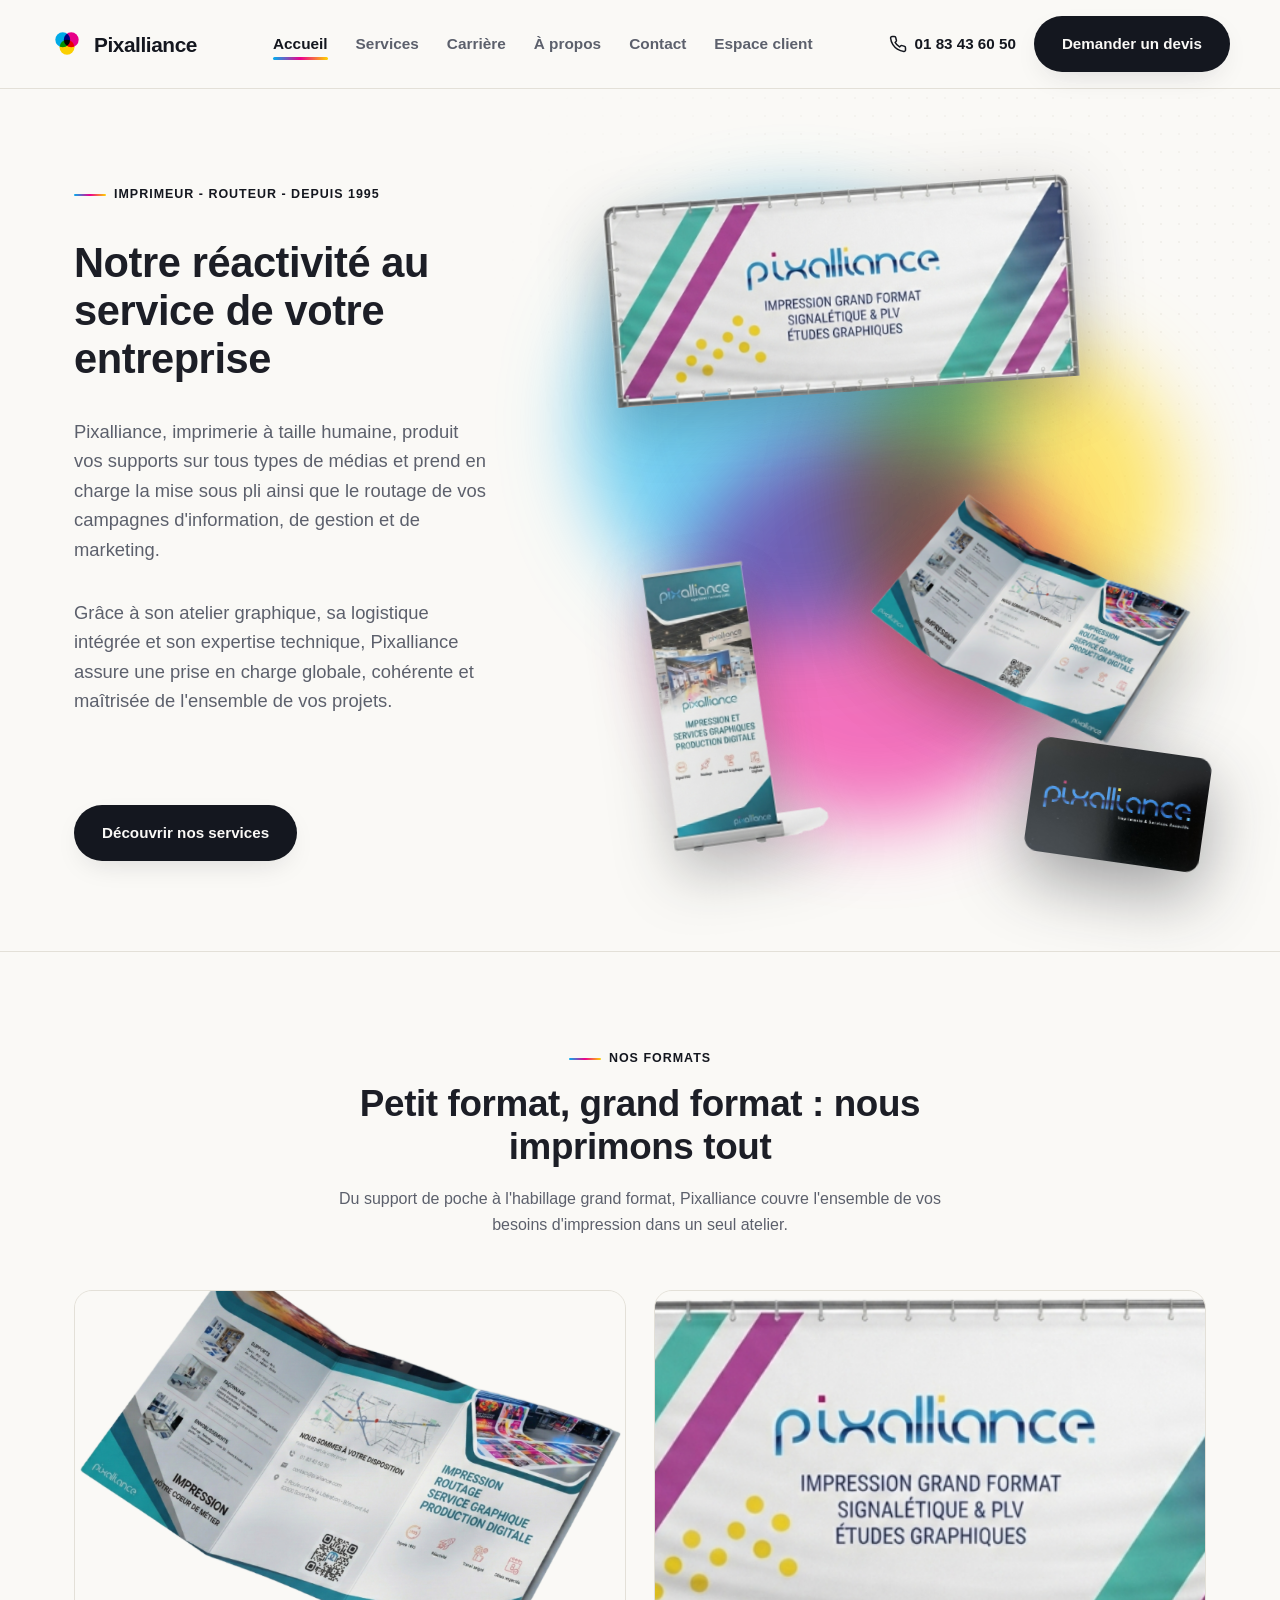
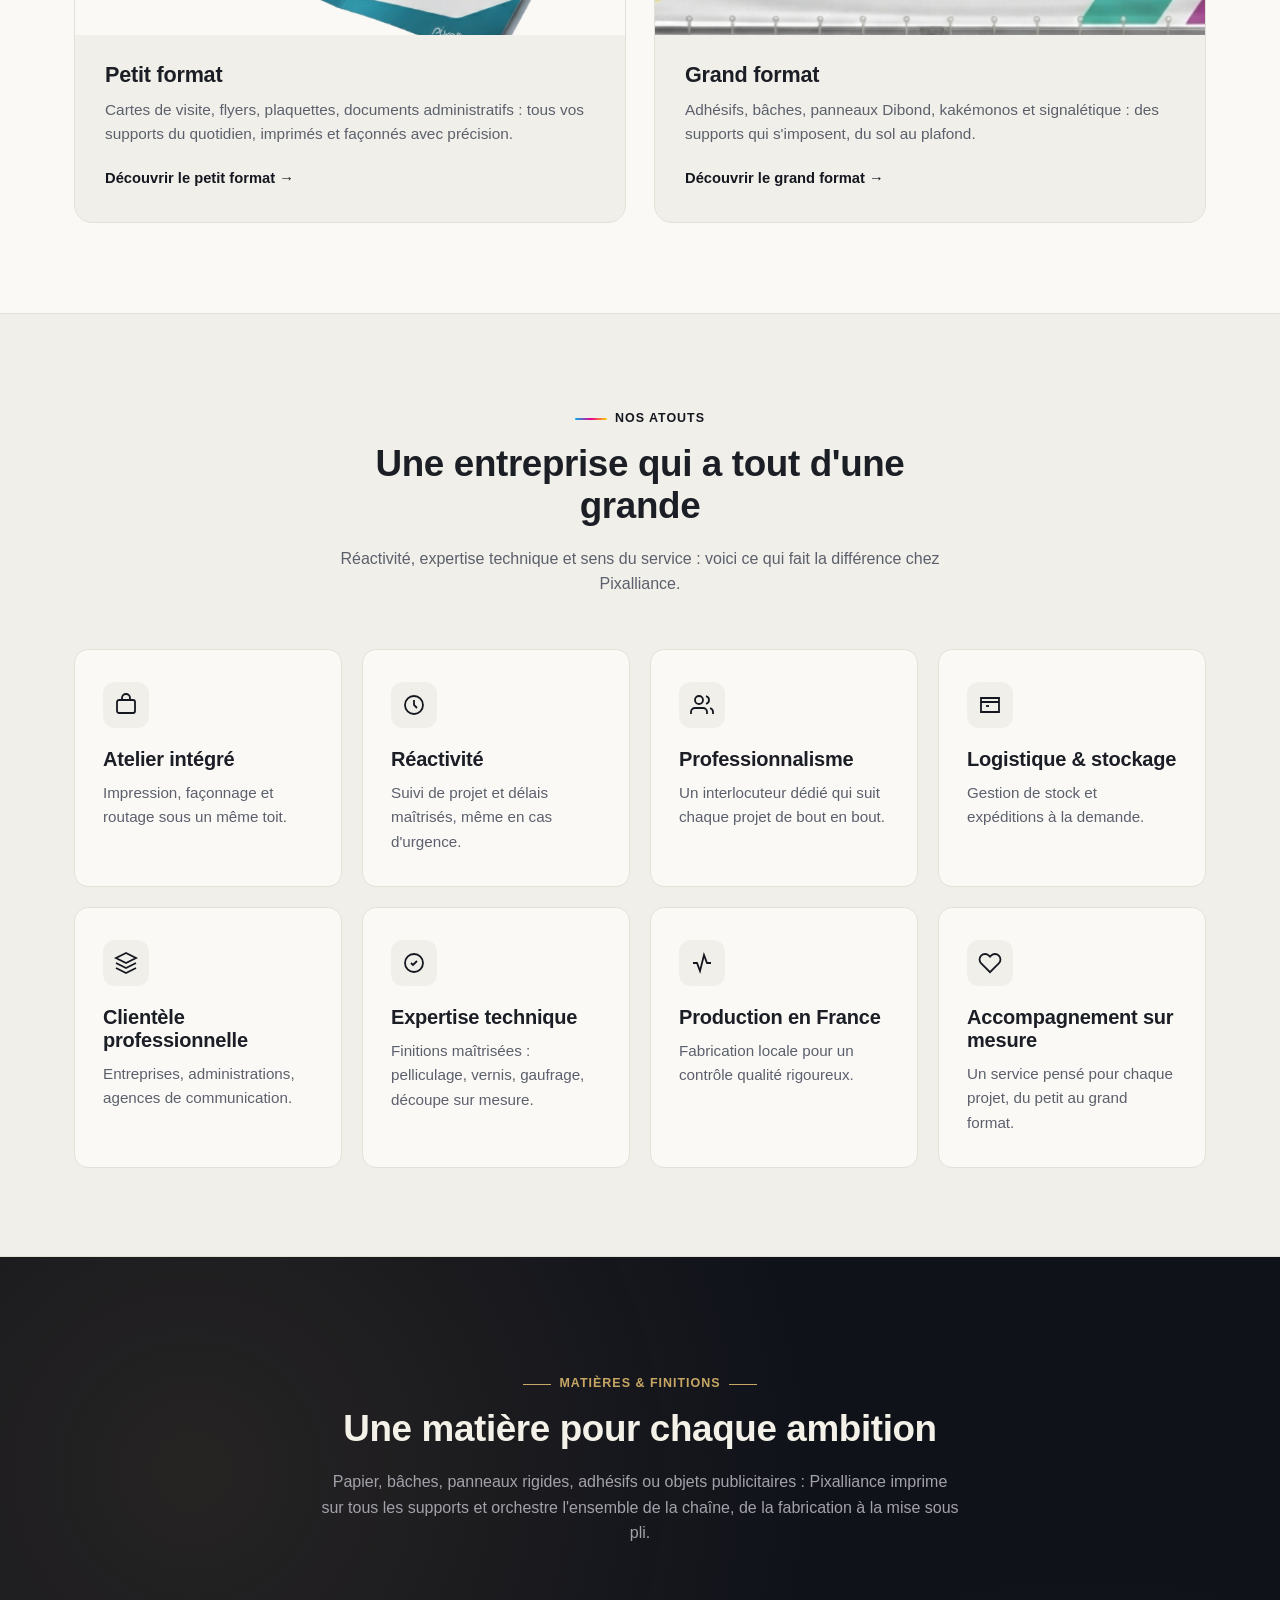
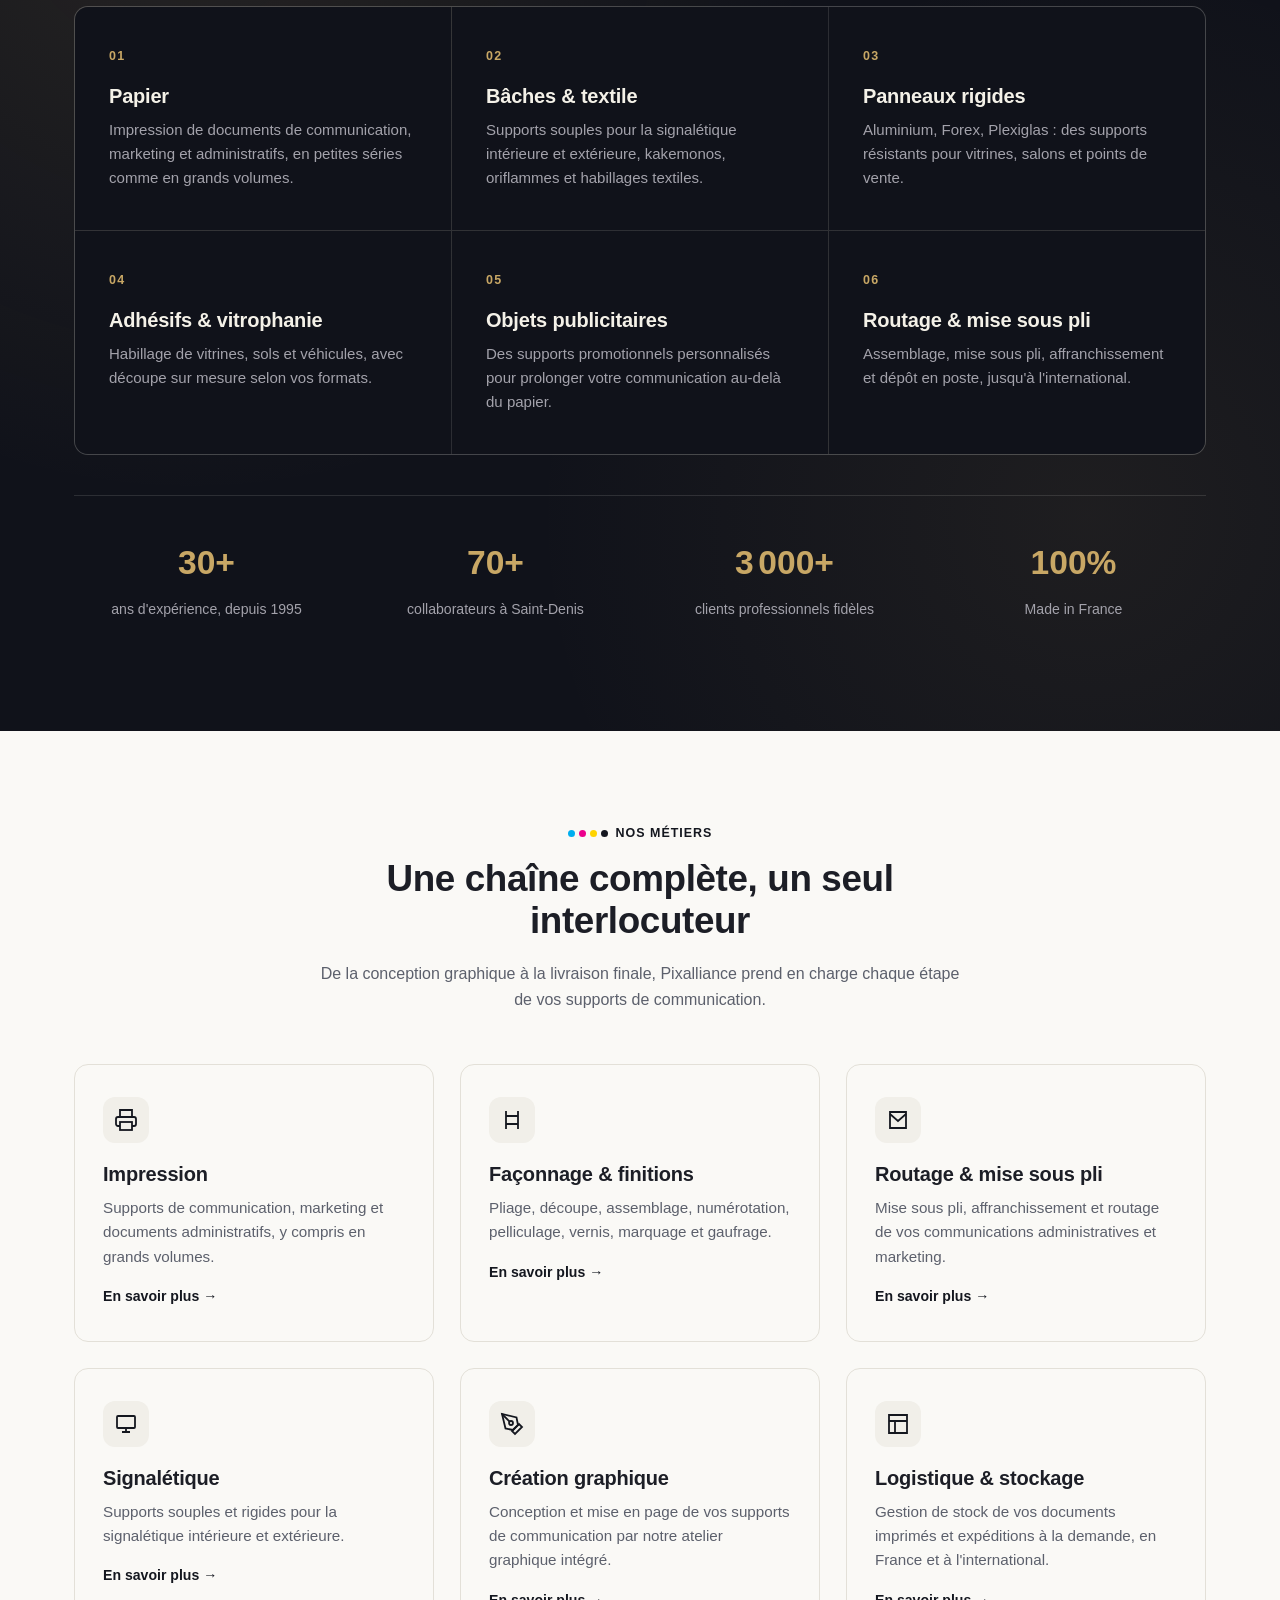
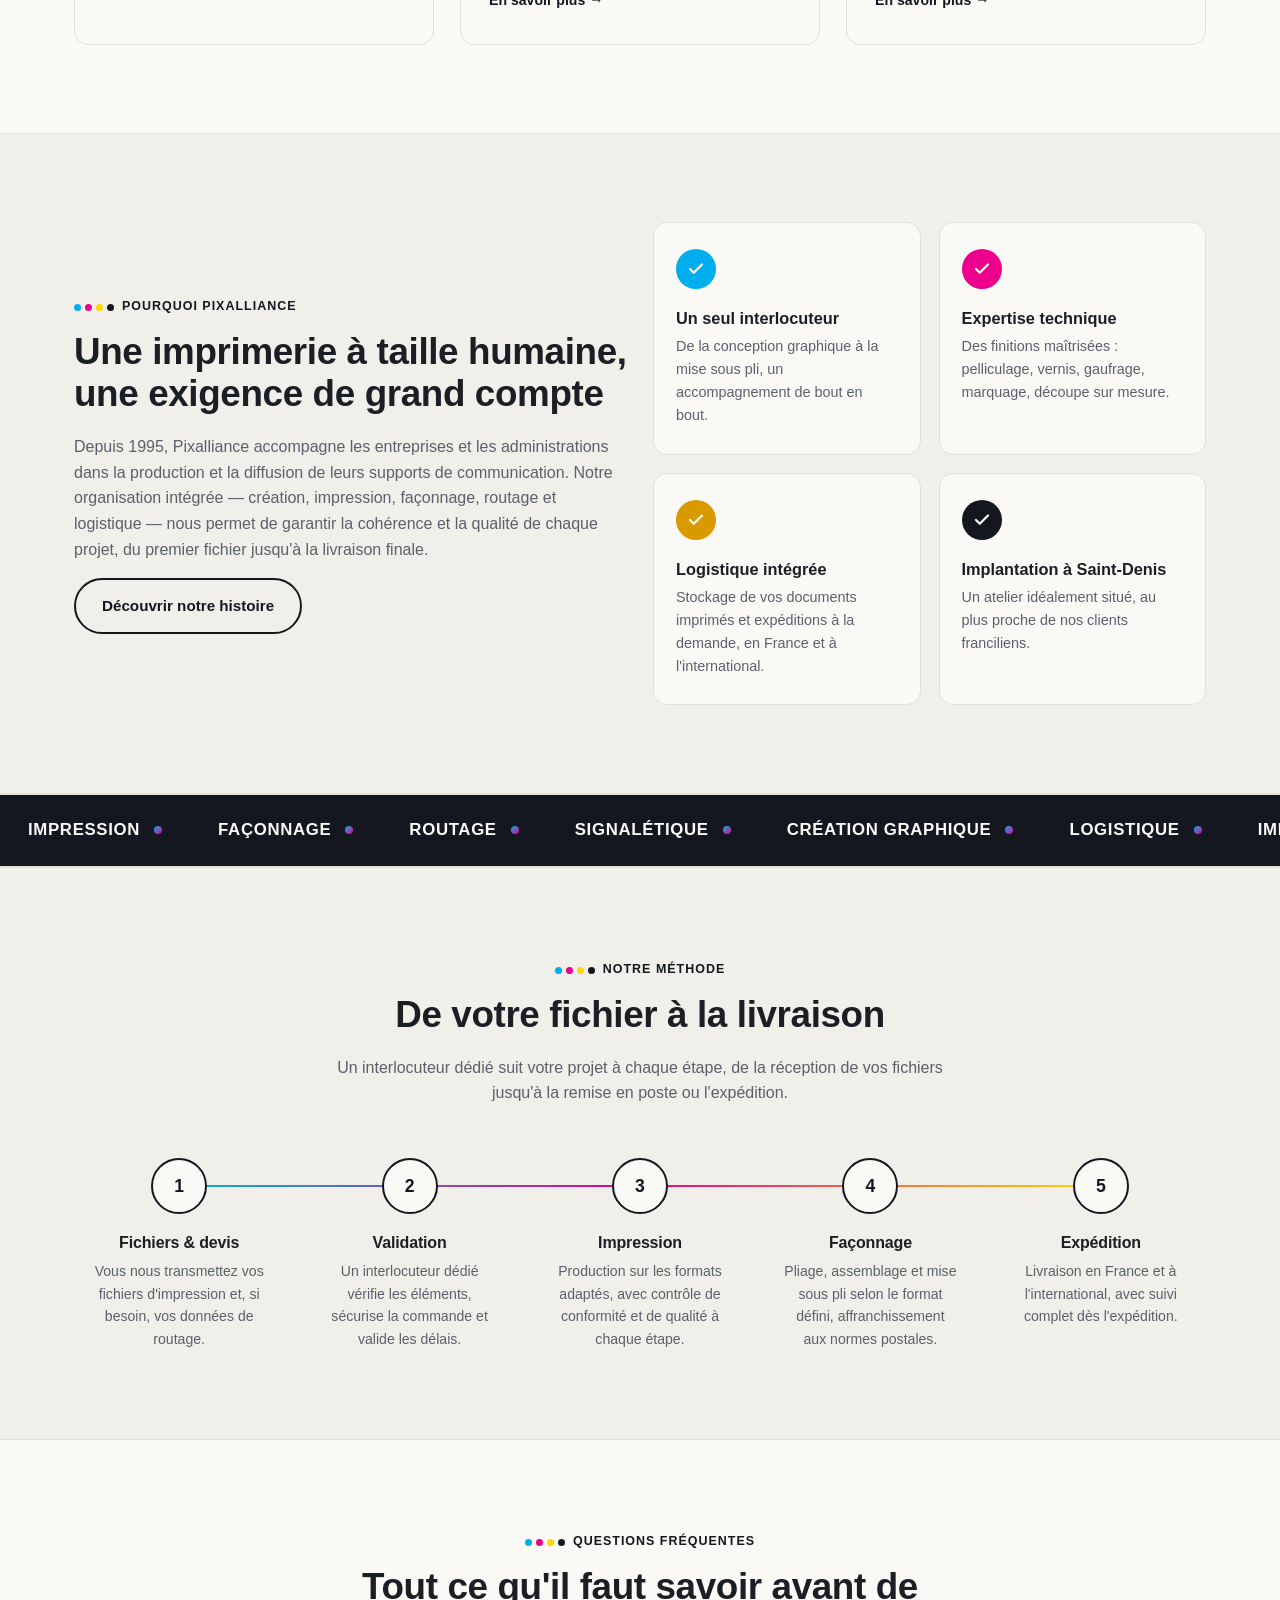
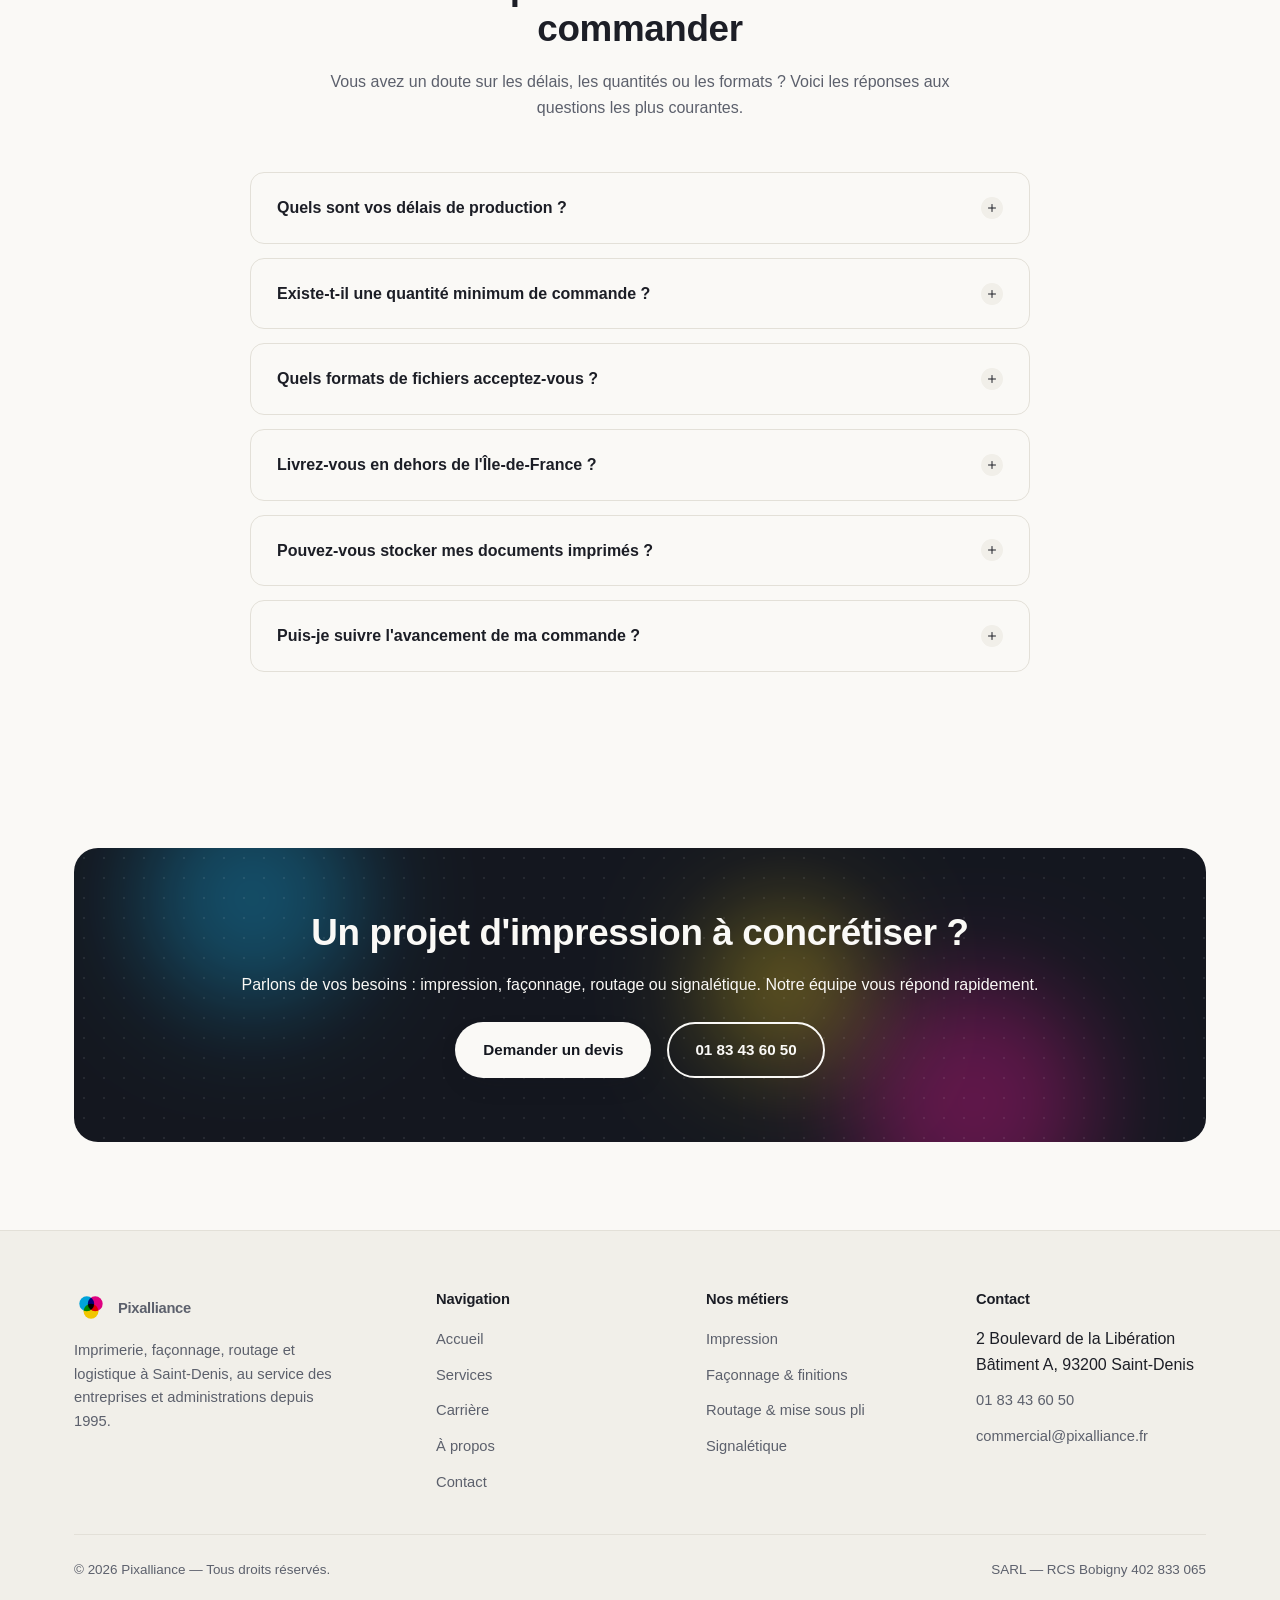
==== commit fe62b614: "Accueil: ajoute Adhesifs/Baches/Panneaux Dibond dans le texte Grand format et force l'alignement a g" ====
--- a/index.html
+++ b/index.html
@@ -98,7 +98,7 @@
           </div>
           <div class="format-card-body">
             <h3>Grand format</h3>
-            <p>Bâches, kakémonos, panneaux rigides, adhésifs et signalétique : des supports qui s'imposent, du sol au plafond.</p>
+            <p>Adhésifs, bâches, panneaux Dibond, kakémonos et signalétique : des supports qui s'imposent, du sol au plafond.</p>
             <span class="format-card-link">Découvrir le grand format →</span>
           </div>
         </a>
--- a/css/style.css
+++ b/css/style.css
@@ -428,17 +428,20 @@
 
 .format-card-body {
   padding: 28px 30px 32px;
+  text-align: left;
 }
 
 .format-card-body h3 {
   font-size: 1.35rem;
   margin-bottom: 10px;
+  text-align: left;
 }
 
 .format-card-body p {
   color: var(--muted);
   font-size: 0.96rem;
   margin-bottom: 18px;
+  text-align: left;
 }
 
 .format-card-link {
@@ -2667,96 +2670,22 @@
   }
 }
 
-/* ---------- Studio graphique orbit (services associés) ---------- */
-
-.sa-orbit {
-  position: relative;
+/* ---------- Studio graphique photo (services associés) ---------- */
+
+.sa-studio-visual {
+  position: relative;
+}
+
+.sa-studio-frame {
+  border-radius: 20px;
+  overflow: hidden;
+  box-shadow: 0 34px 70px -24px rgba(20, 23, 31, 0.35);
+}
+
+.sa-studio-frame img {
+  display: block;
   width: 100%;
-  aspect-ratio: 1 / 1;
-  max-width: 420px;
-  display: flex;
-  align-items: center;
-  justify-content: center;
-  margin: 0 auto;
-}
-
-.sa-orbit-ring {
-  position: absolute;
-  width: 78%;
-  height: 78%;
-  border-radius: 50%;
-  border: 2px dashed var(--line);
-  animation: pxa-sa-orbit-spin 40s linear infinite;
-}
-
-.sa-orbit-center {
-  position: relative;
-  z-index: 2;
-  width: 96px;
-  height: 96px;
-  border-radius: 50%;
-  background: var(--paper);
-  border: 1px solid var(--line);
-  display: flex;
-  align-items: center;
-  justify-content: center;
-  box-shadow: 0 20px 50px -14px rgba(20, 23, 31, 0.28);
-}
-
-.sa-orbit-center svg { width: 38px; height: 38px; }
-
-.sa-orbit-swatch {
-  position: absolute;
-  width: 44px;
-  height: 44px;
-  border-radius: 10px;
-  box-shadow: 0 14px 26px -10px rgba(20, 23, 31, 0.32);
-}
-
-.sa-orbit-swatch.c { background: var(--cyan); top: 4%; left: 50%; margin-left: -22px; animation: pxa-sa-orbit-float-c 6s ease-in-out infinite; }
-.sa-orbit-swatch.m { background: var(--magenta); bottom: 12%; right: 6%; animation: pxa-sa-orbit-float-m 6s ease-in-out infinite; animation-delay: -2s; }
-.sa-orbit-swatch.y { background: var(--yellow); bottom: 12%; left: 6%; animation: pxa-sa-orbit-float-y 6s ease-in-out infinite; animation-delay: -4s; }
-
-.sa-orbit-tag {
-  position: absolute;
-  font-size: 0.7rem;
-  font-weight: 700;
-  color: var(--ink);
-  background: var(--paper);
-  border: 1px solid var(--line);
-  border-radius: 999px;
-  padding: 5px 12px;
-  white-space: nowrap;
-  box-shadow: 0 8px 20px -10px rgba(20, 23, 31, 0.2);
-}
-
-.sa-orbit-tag.t1 { top: 20%; left: 0%; }
-.sa-orbit-tag.t2 { top: 46%; right: -2%; }
-.sa-orbit-tag.t3 { bottom: 20%; left: -2%; }
-
-@keyframes pxa-sa-orbit-spin {
-  from { transform: rotate(0deg); }
-  to { transform: rotate(360deg); }
-}
-
-@keyframes pxa-sa-orbit-float-c {
-  0%, 100% { transform: rotate(-8deg) translateY(0); }
-  50% { transform: rotate(-8deg) translateY(-10px); }
-}
-
-@keyframes pxa-sa-orbit-float-m {
-  0%, 100% { transform: rotate(10deg) translateY(0); }
-  50% { transform: rotate(10deg) translateY(-10px); }
-}
-
-@keyframes pxa-sa-orbit-float-y {
-  0%, 100% { transform: rotate(-6deg) translateY(0); }
-  50% { transform: rotate(-6deg) translateY(-10px); }
-}
-
-@media (prefers-reduced-motion: reduce) {
-  .sa-orbit-ring,
-  .sa-orbit-swatch {
-    animation: none;
-  }
-}
+  aspect-ratio: 4 / 3.2;
+  object-fit: cover;
+}
+
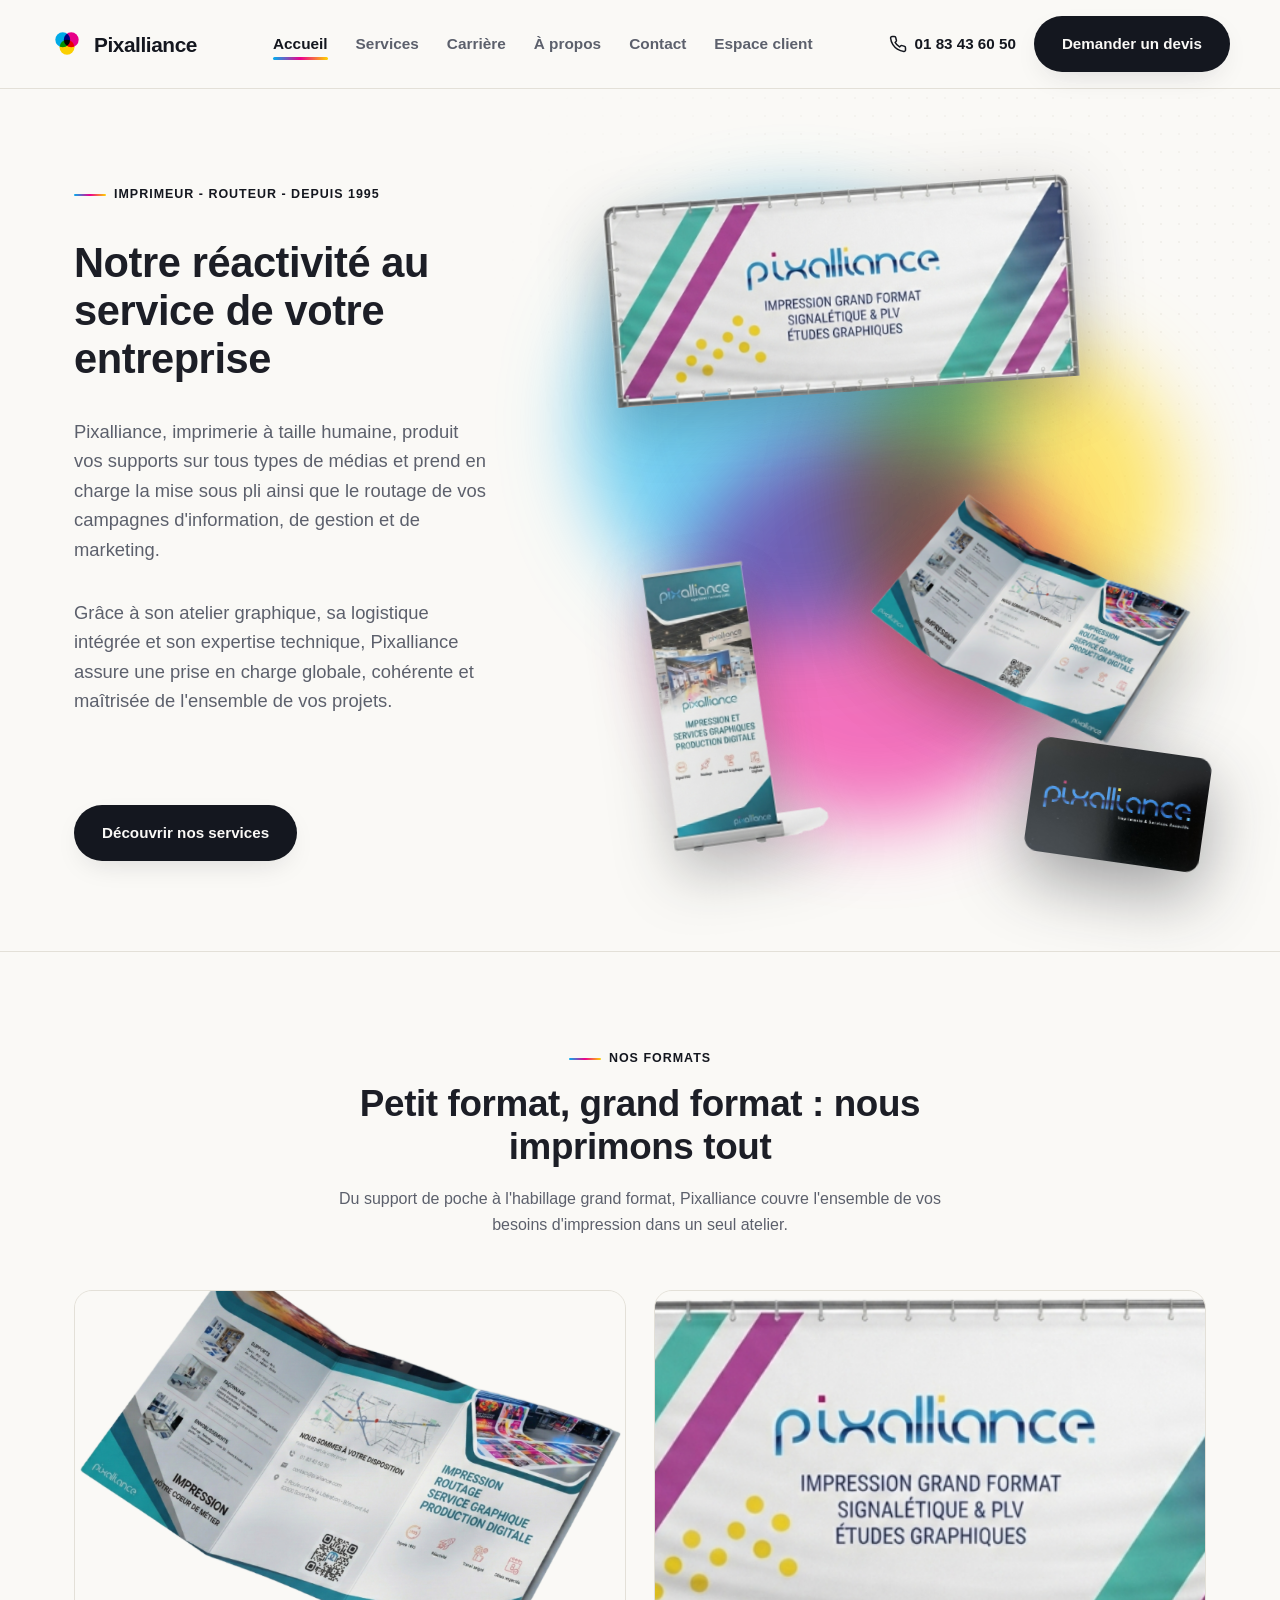
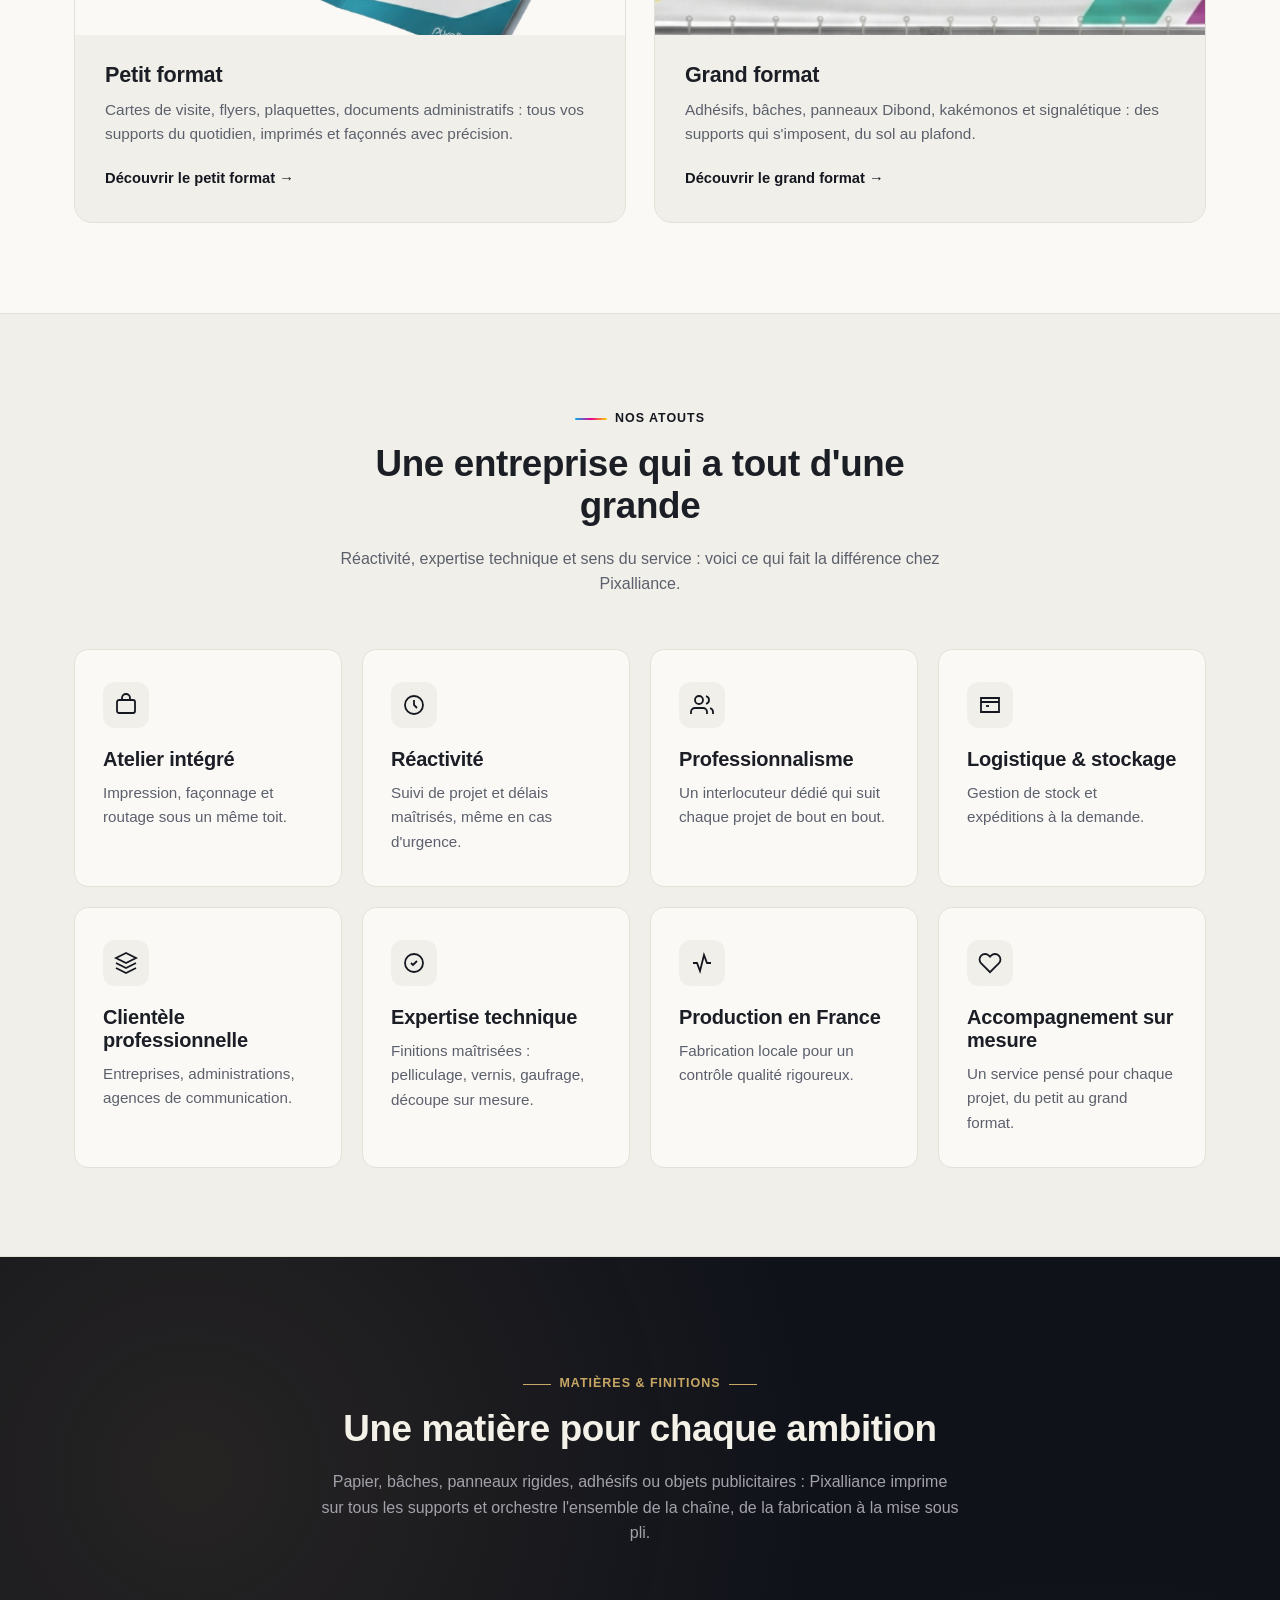
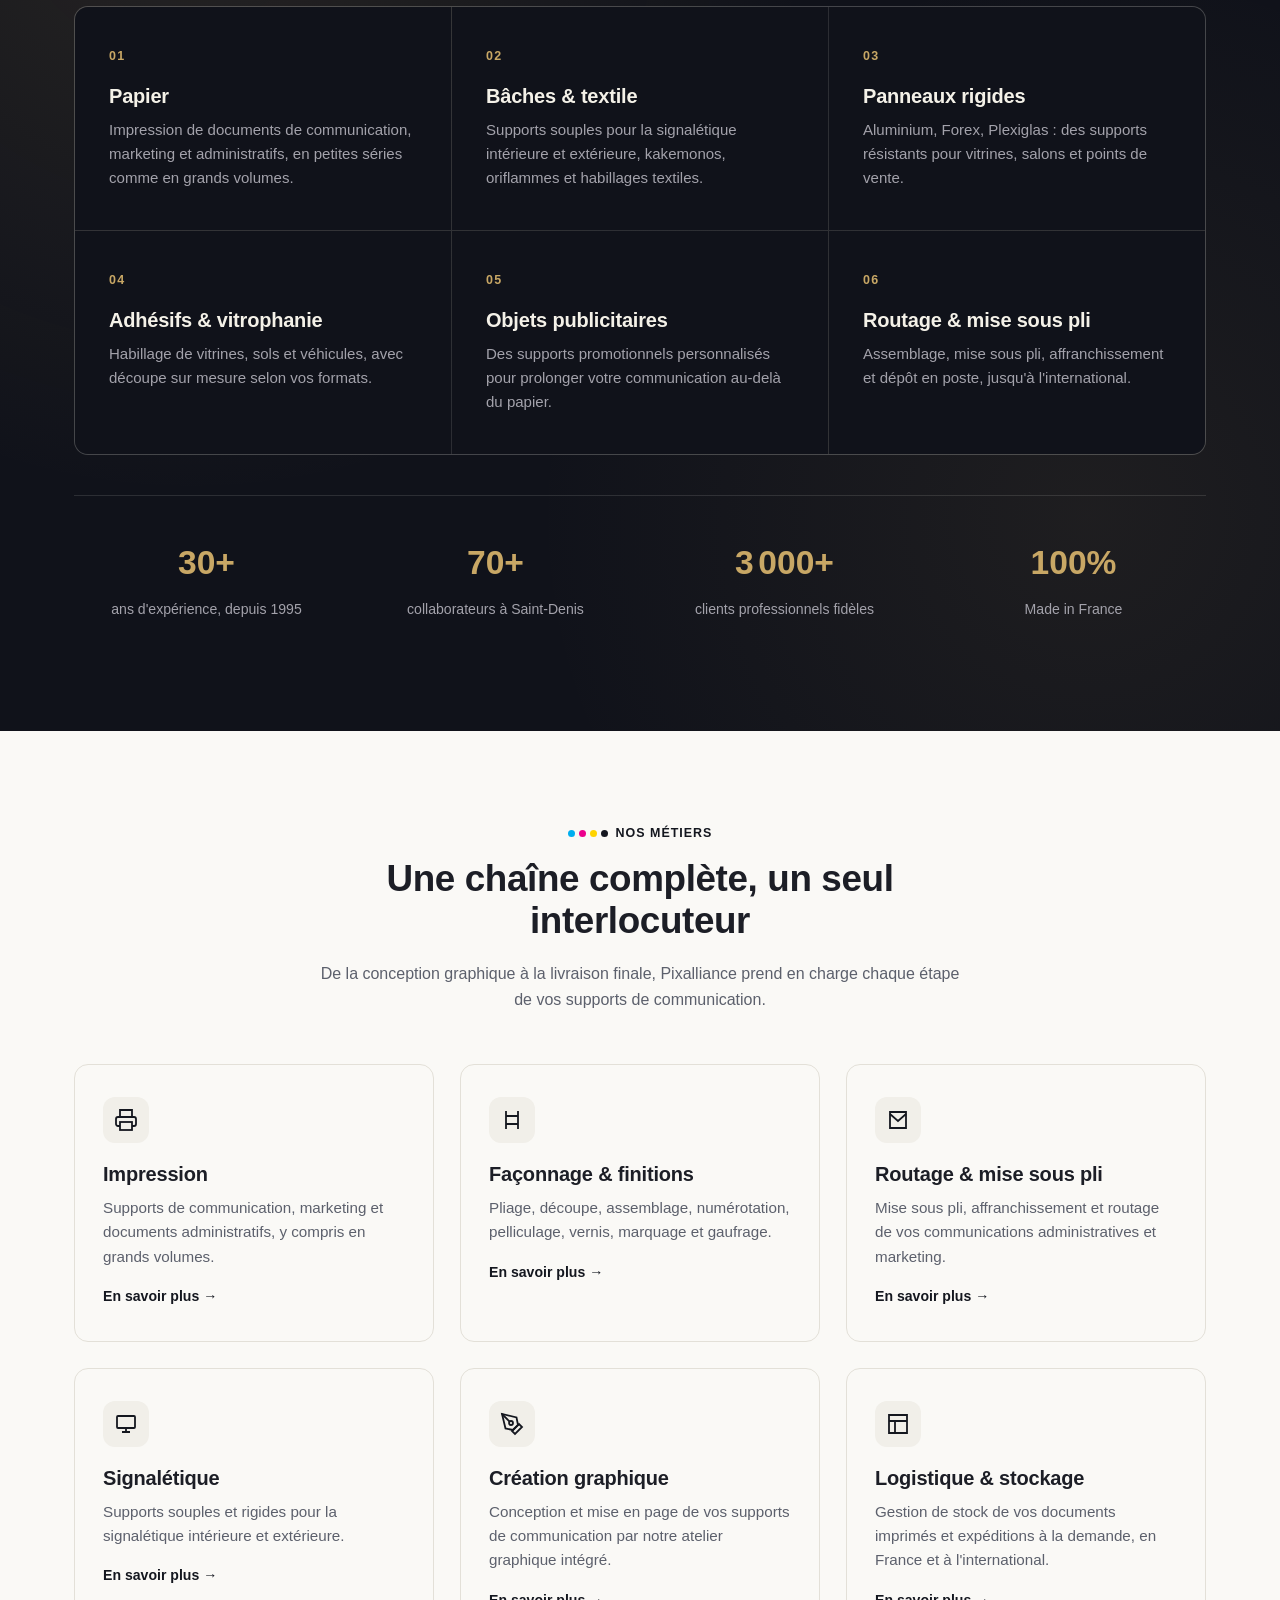
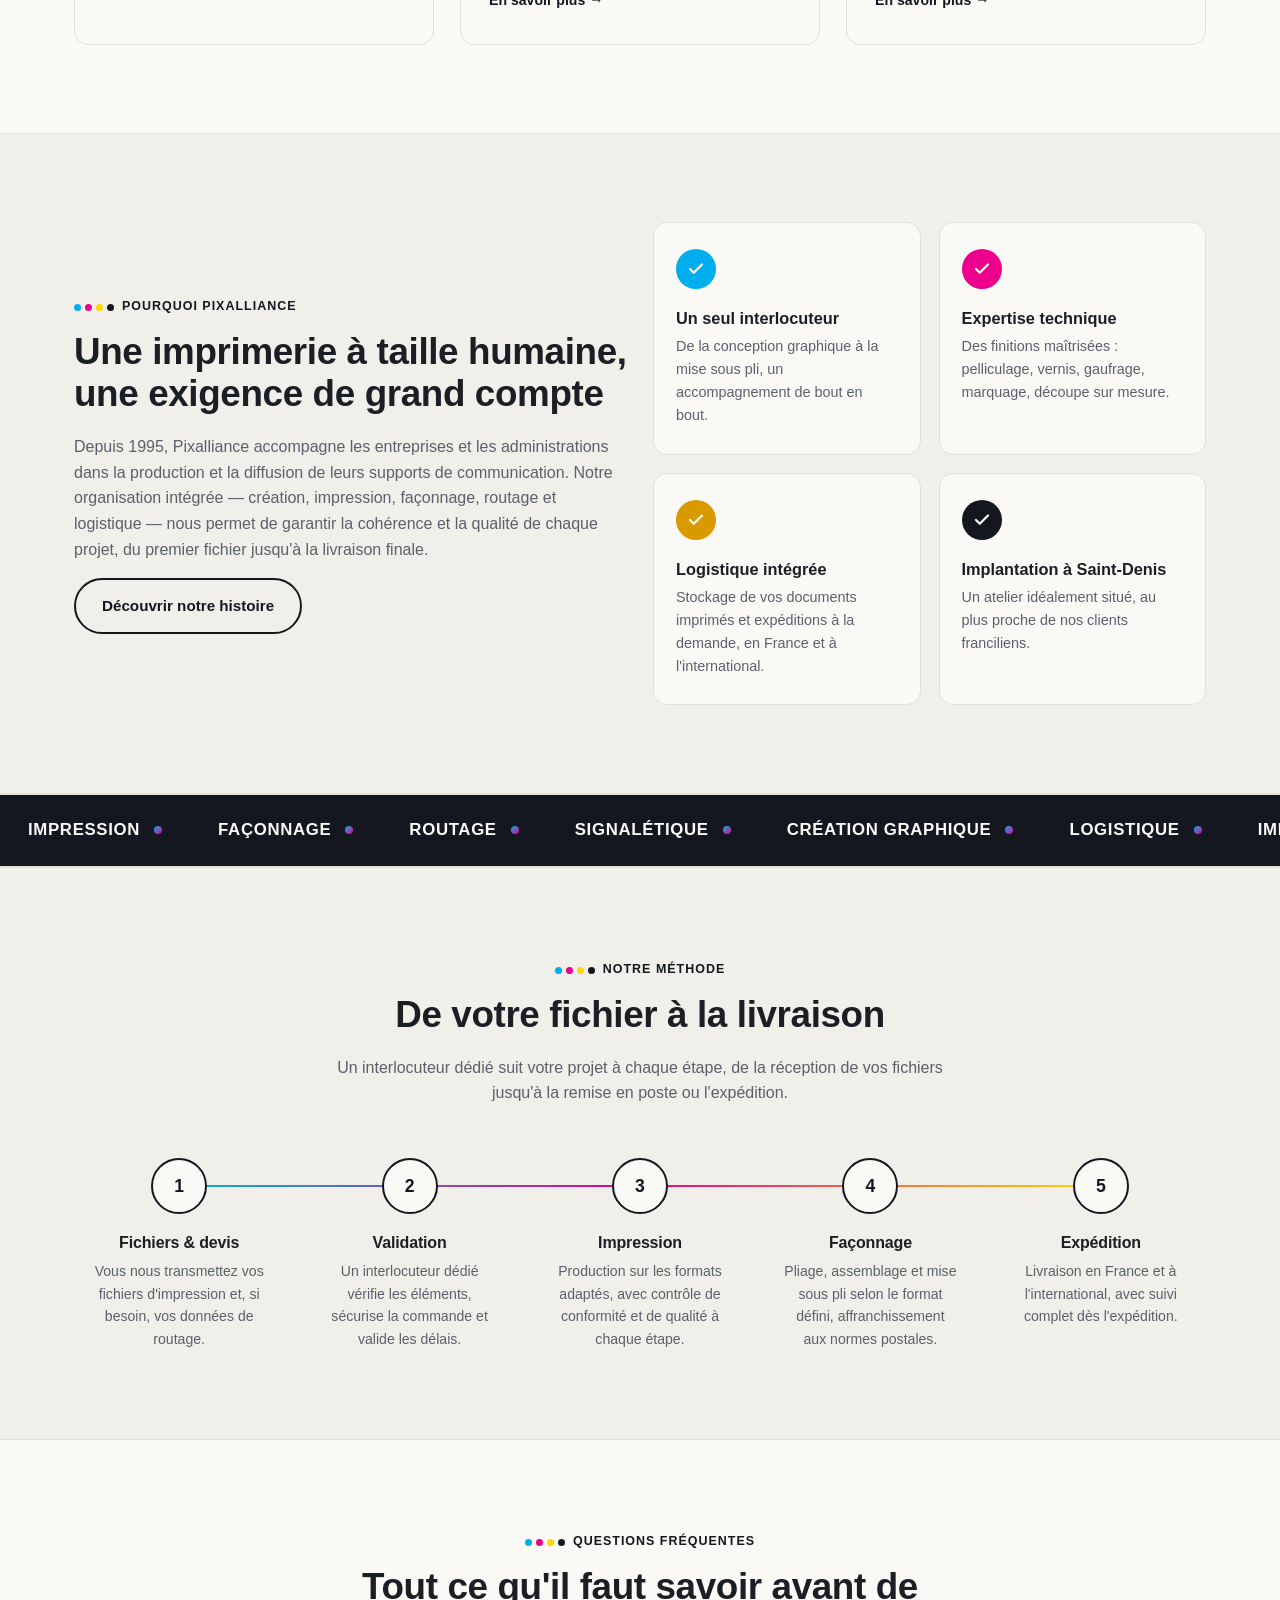
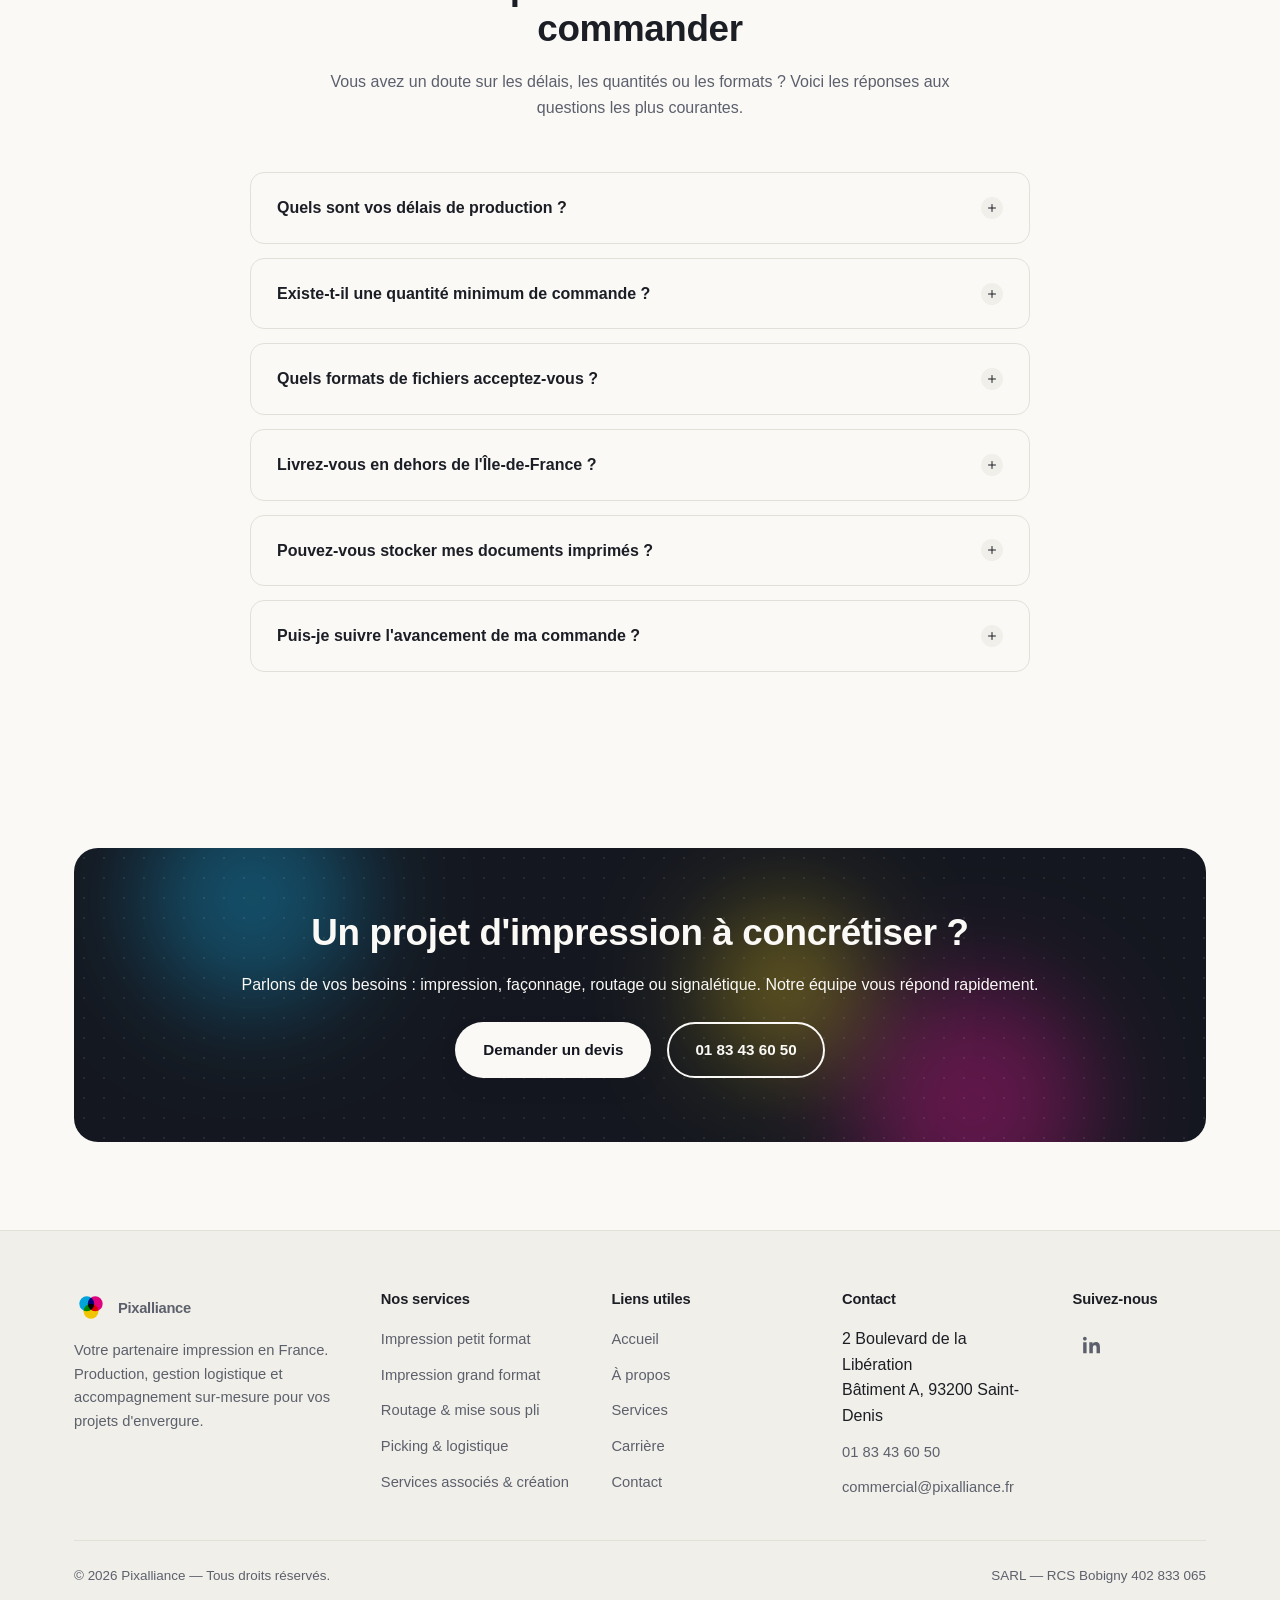
==== commit de22fcd0: "Uniformise le pied de page sur tout le site (5 colonnes: marque, Nos services, Liens utiles, Contact" ====
--- a/index.html
+++ b/index.html
@@ -471,27 +471,28 @@
           </svg>
           Pixalliance
         </a>
-        <p>Imprimerie, façonnage, routage et logistique à Saint-Denis, au service des entreprises et administrations depuis 1995.</p>
+        <p>Votre partenaire impression en France. Production, gestion logistique et accompagnement sur-mesure pour vos projets d'envergure.</p>
       </div>
 
       <div>
-        <h4>Navigation</h4>
+        <h4>Nos services</h4>
+        <ul>
+          <li><a href="petit-format.html">Impression petit format</a></li>
+          <li><a href="grand-format.html">Impression grand format</a></li>
+          <li><a href="routage.html">Routage &amp; mise sous pli</a></li>
+          <li><a href="services-associes.html#picking">Picking &amp; logistique</a></li>
+          <li><a href="services-associes.html">Services associés &amp; création</a></li>
+        </ul>
+      </div>
+
+      <div>
+        <h4>Liens utiles</h4>
         <ul>
           <li><a href="index.html">Accueil</a></li>
+          <li><a href="a-propos.html">À propos</a></li>
           <li><a href="services.html">Services</a></li>
           <li><a href="carriere.html">Carrière</a></li>
-          <li><a href="a-propos.html">À propos</a></li>
           <li><a href="contact.html">Contact</a></li>
-        </ul>
-      </div>
-
-      <div>
-        <h4>Nos métiers</h4>
-        <ul>
-          <li><a href="services.html#impression">Impression</a></li>
-          <li><a href="services.html#faconnage">Façonnage &amp; finitions</a></li>
-          <li><a href="routage.html">Routage &amp; mise sous pli</a></li>
-          <li><a href="services.html#signaletique">Signalétique</a></li>
         </ul>
       </div>
 
@@ -503,6 +504,13 @@
           <li><a href="mailto:commercial@pixalliance.fr">commercial@pixalliance.fr</a></li>
         </ul>
       </div>
+
+      <div>
+        <h4>Suivez-nous</h4>
+        <a href="#" class="footer-social" aria-label="LinkedIn" target="_blank" rel="noopener">
+          <svg viewBox="0 0 24 24" fill="currentColor"><path d="M4.98 3.5C4.98 4.88 3.87 6 2.5 6S0 4.88 0 3.5 1.12 1 2.5 1 4.98 2.12 4.98 3.5zM.22 8.24h4.56V23H.22V8.24zM8.4 8.24h4.37v2.01h.06c.61-1.15 2.1-2.36 4.32-2.36 4.62 0 5.47 3.04 5.47 6.99V23h-4.56v-6.92c0-1.65-.03-3.78-2.3-3.78-2.3 0-2.65 1.8-2.65 3.66V23H8.4V8.24z"/></svg>
+        </a>
+      </div>
     </div>
 
     <div class="footer-bottom">
--- a/css/style.css
+++ b/css/style.css
@@ -1861,9 +1861,31 @@
 
 .footer-grid {
   display: grid;
-  grid-template-columns: 1.4fr 1fr 1fr 1fr;
+  grid-template-columns: 1.4fr 1fr 1fr 1fr 0.7fr;
   gap: 40px;
   padding-bottom: 40px;
+}
+
+.footer-social {
+  display: inline-flex;
+  align-items: center;
+  justify-content: center;
+  width: 38px;
+  height: 38px;
+  border-radius: 50%;
+  background: var(--paper-dim);
+  color: var(--muted);
+  transition: background 0.2s ease, color 0.2s ease;
+}
+
+.footer-social svg {
+  width: 18px;
+  height: 18px;
+}
+
+.footer-social:hover {
+  background: var(--ink);
+  color: var(--paper);
 }
 
 .footer-grid h4 {
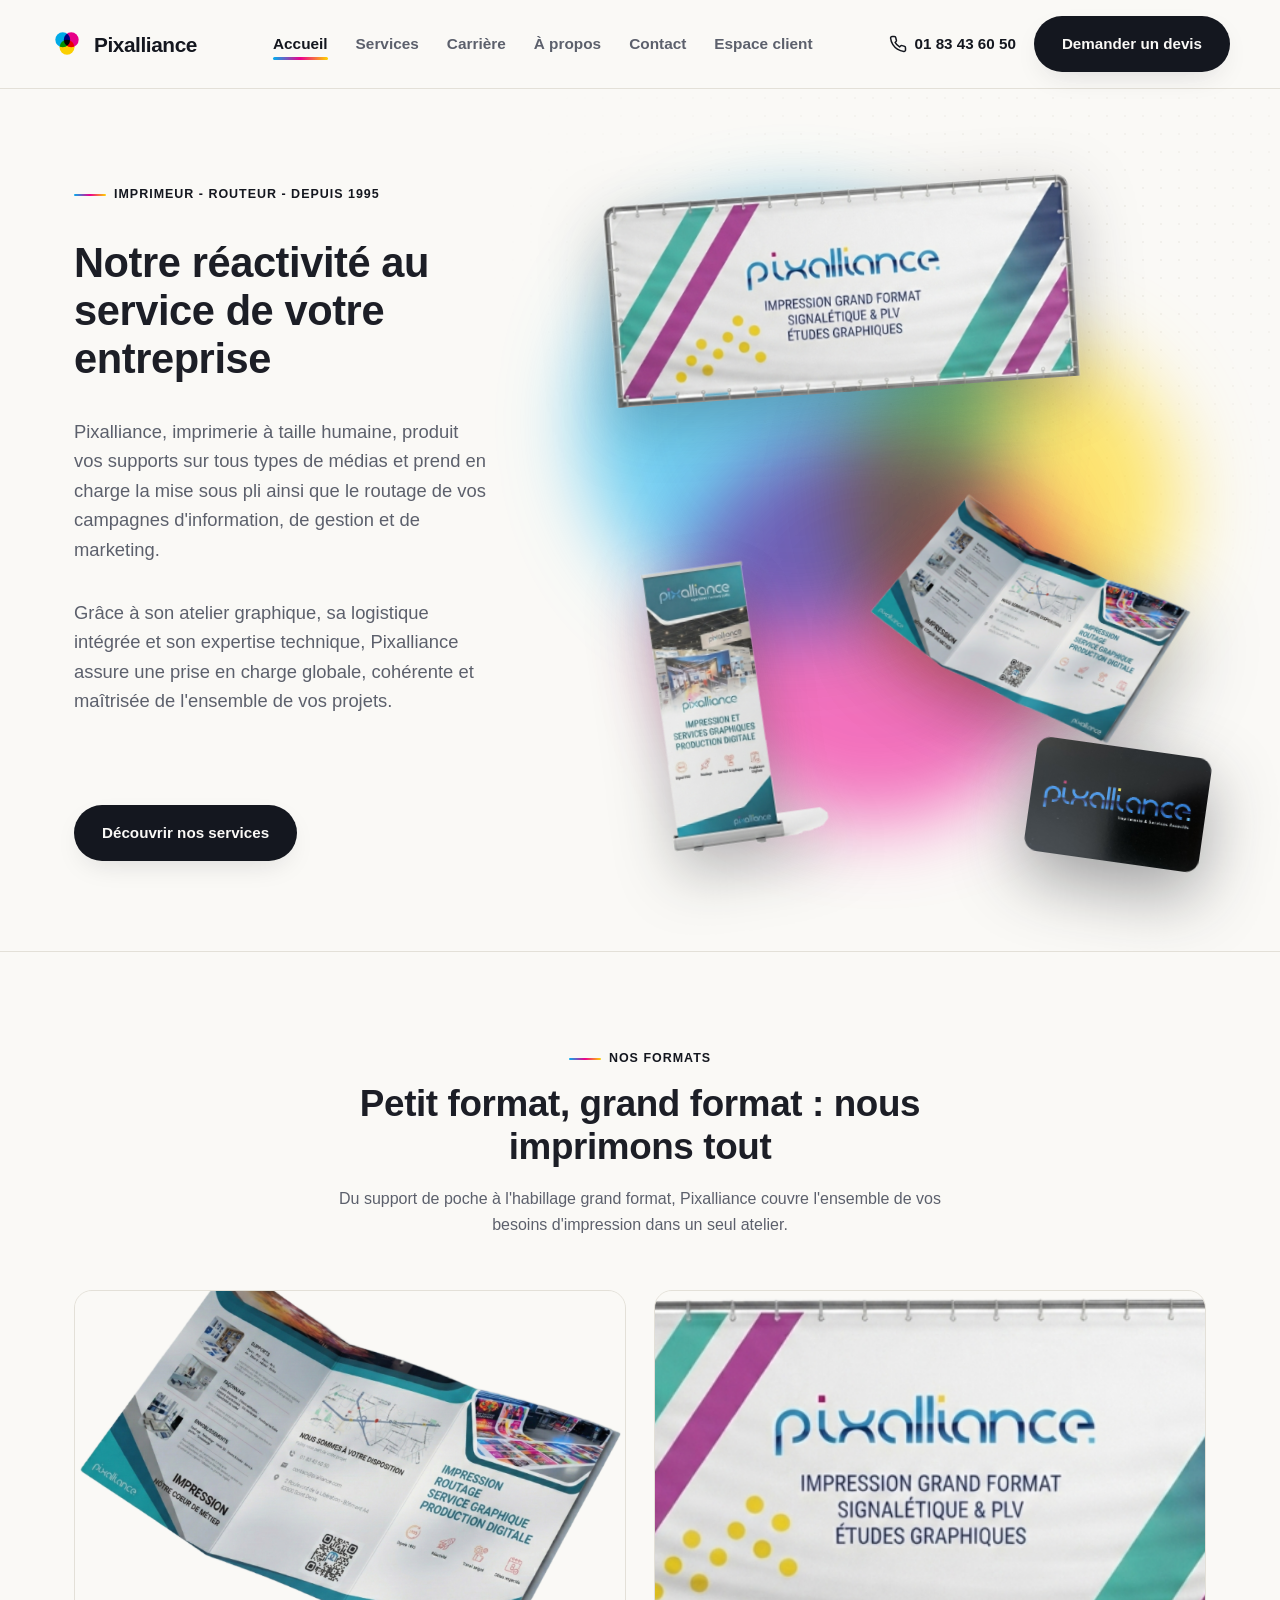
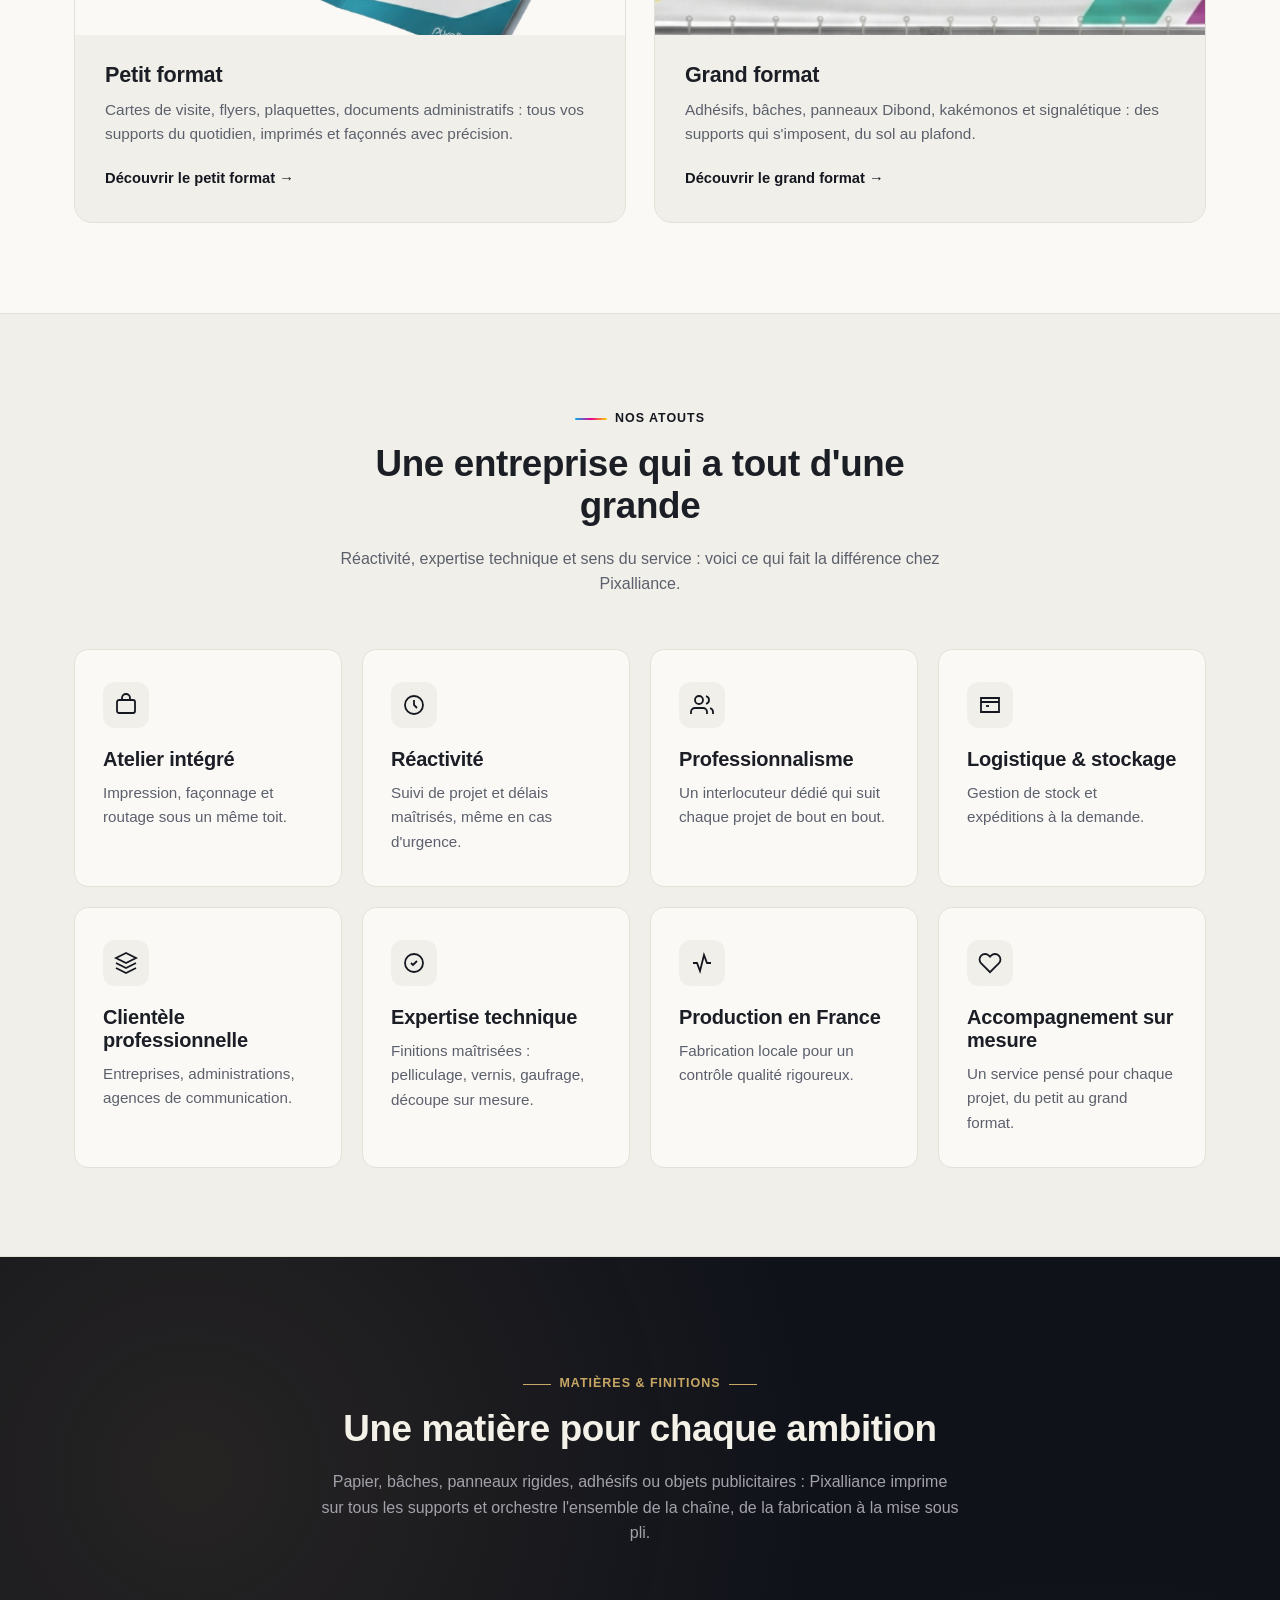
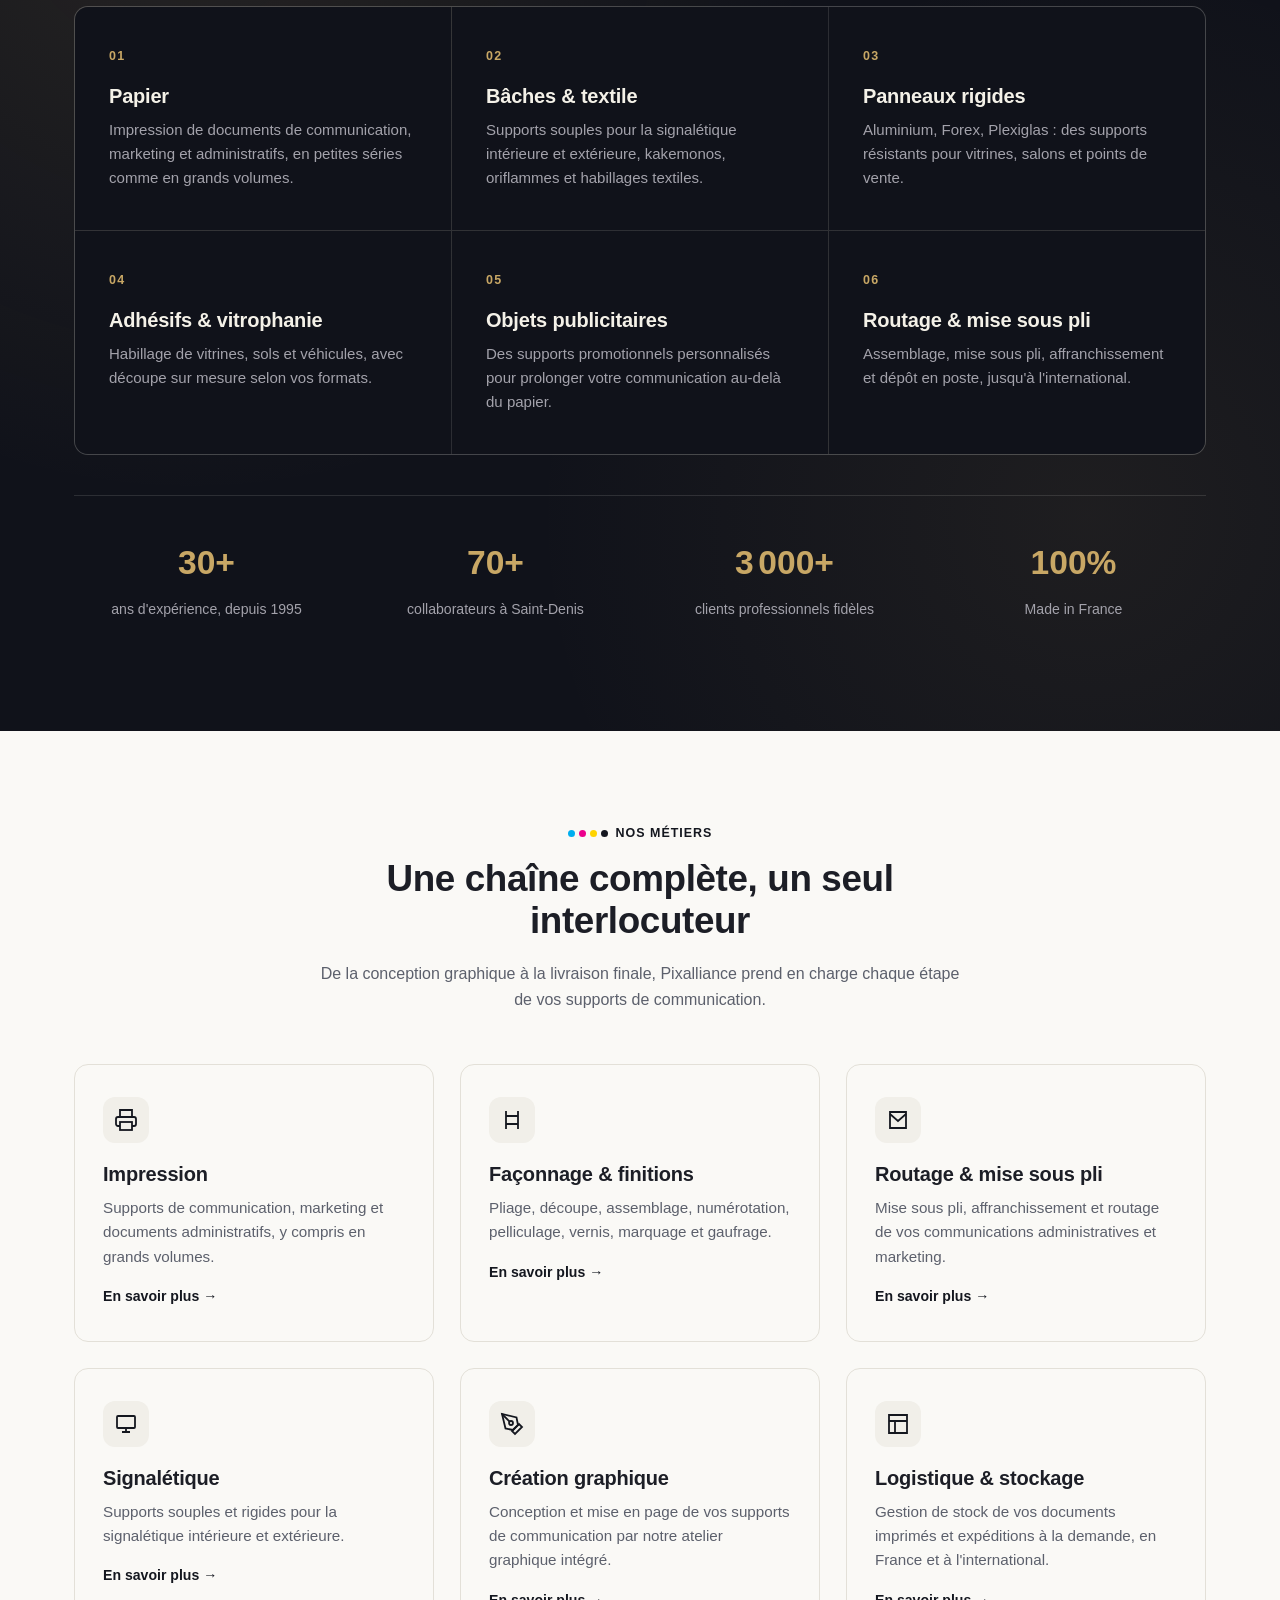
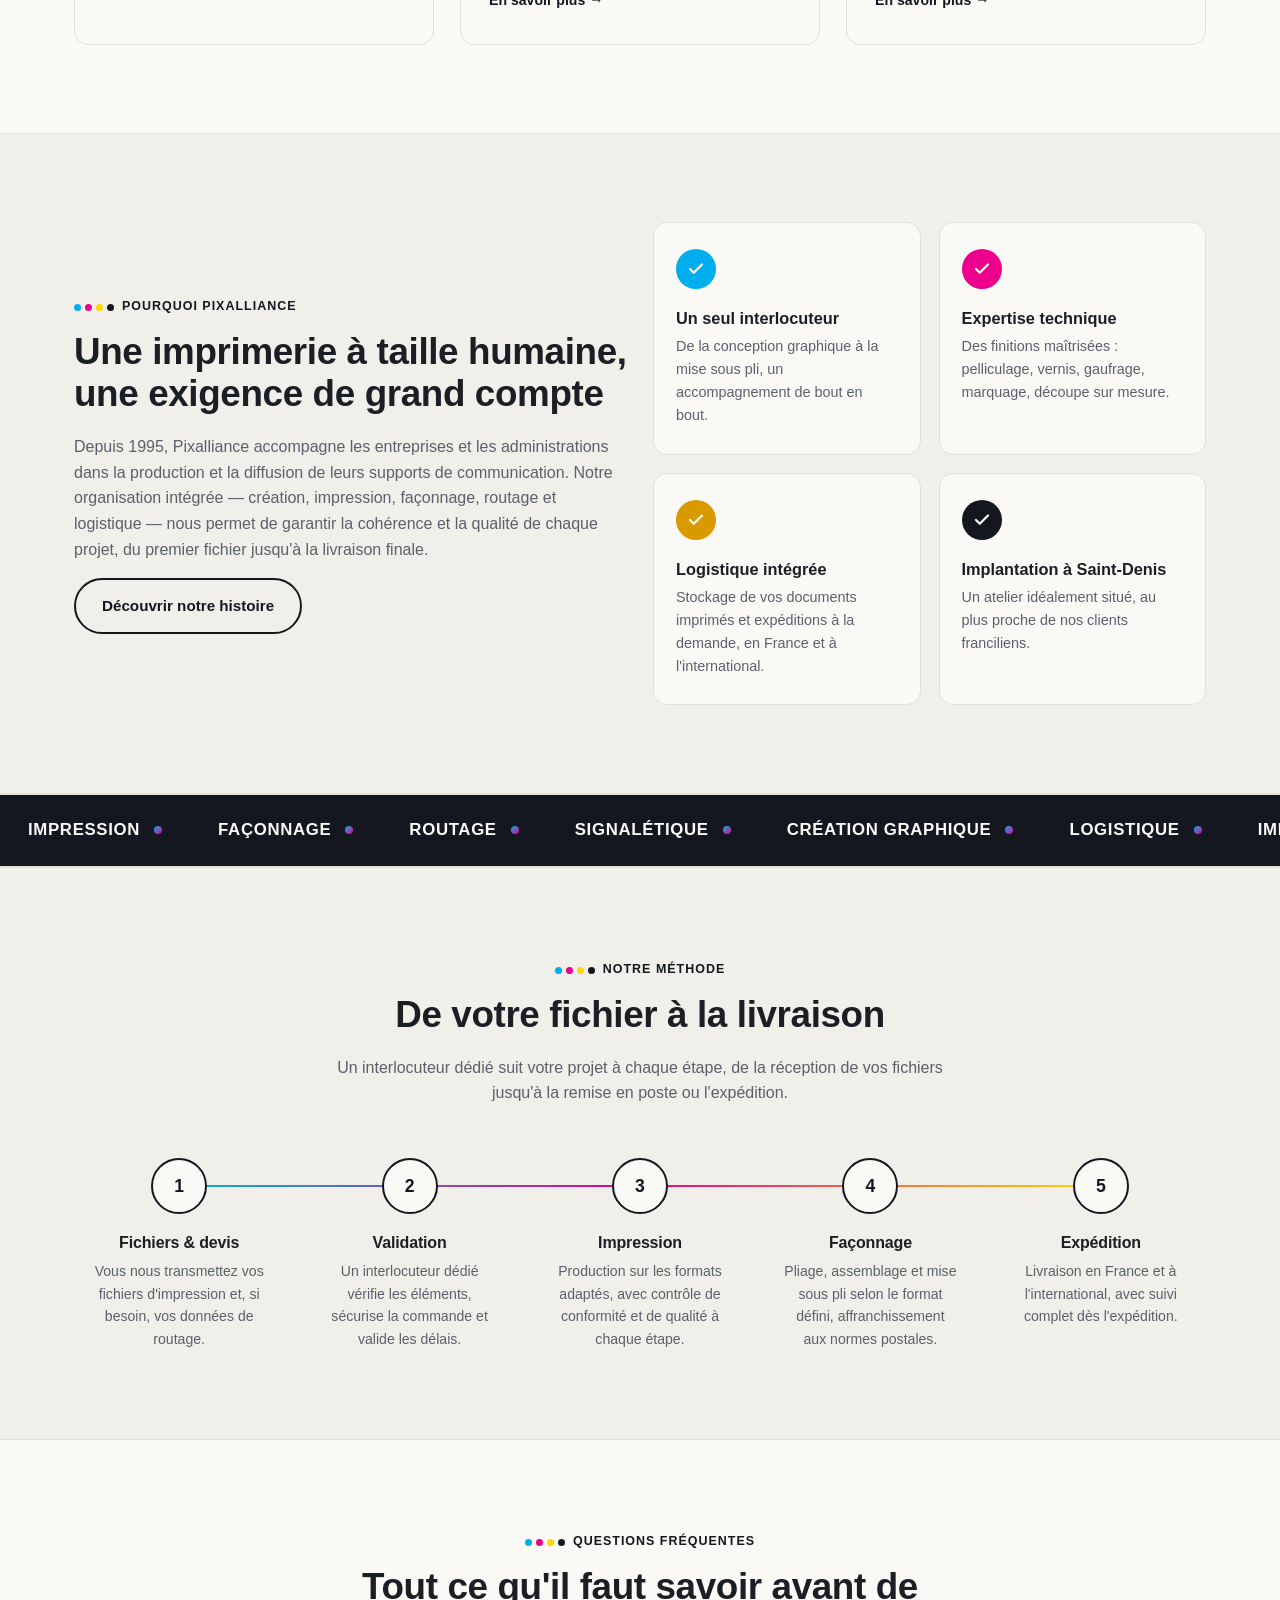
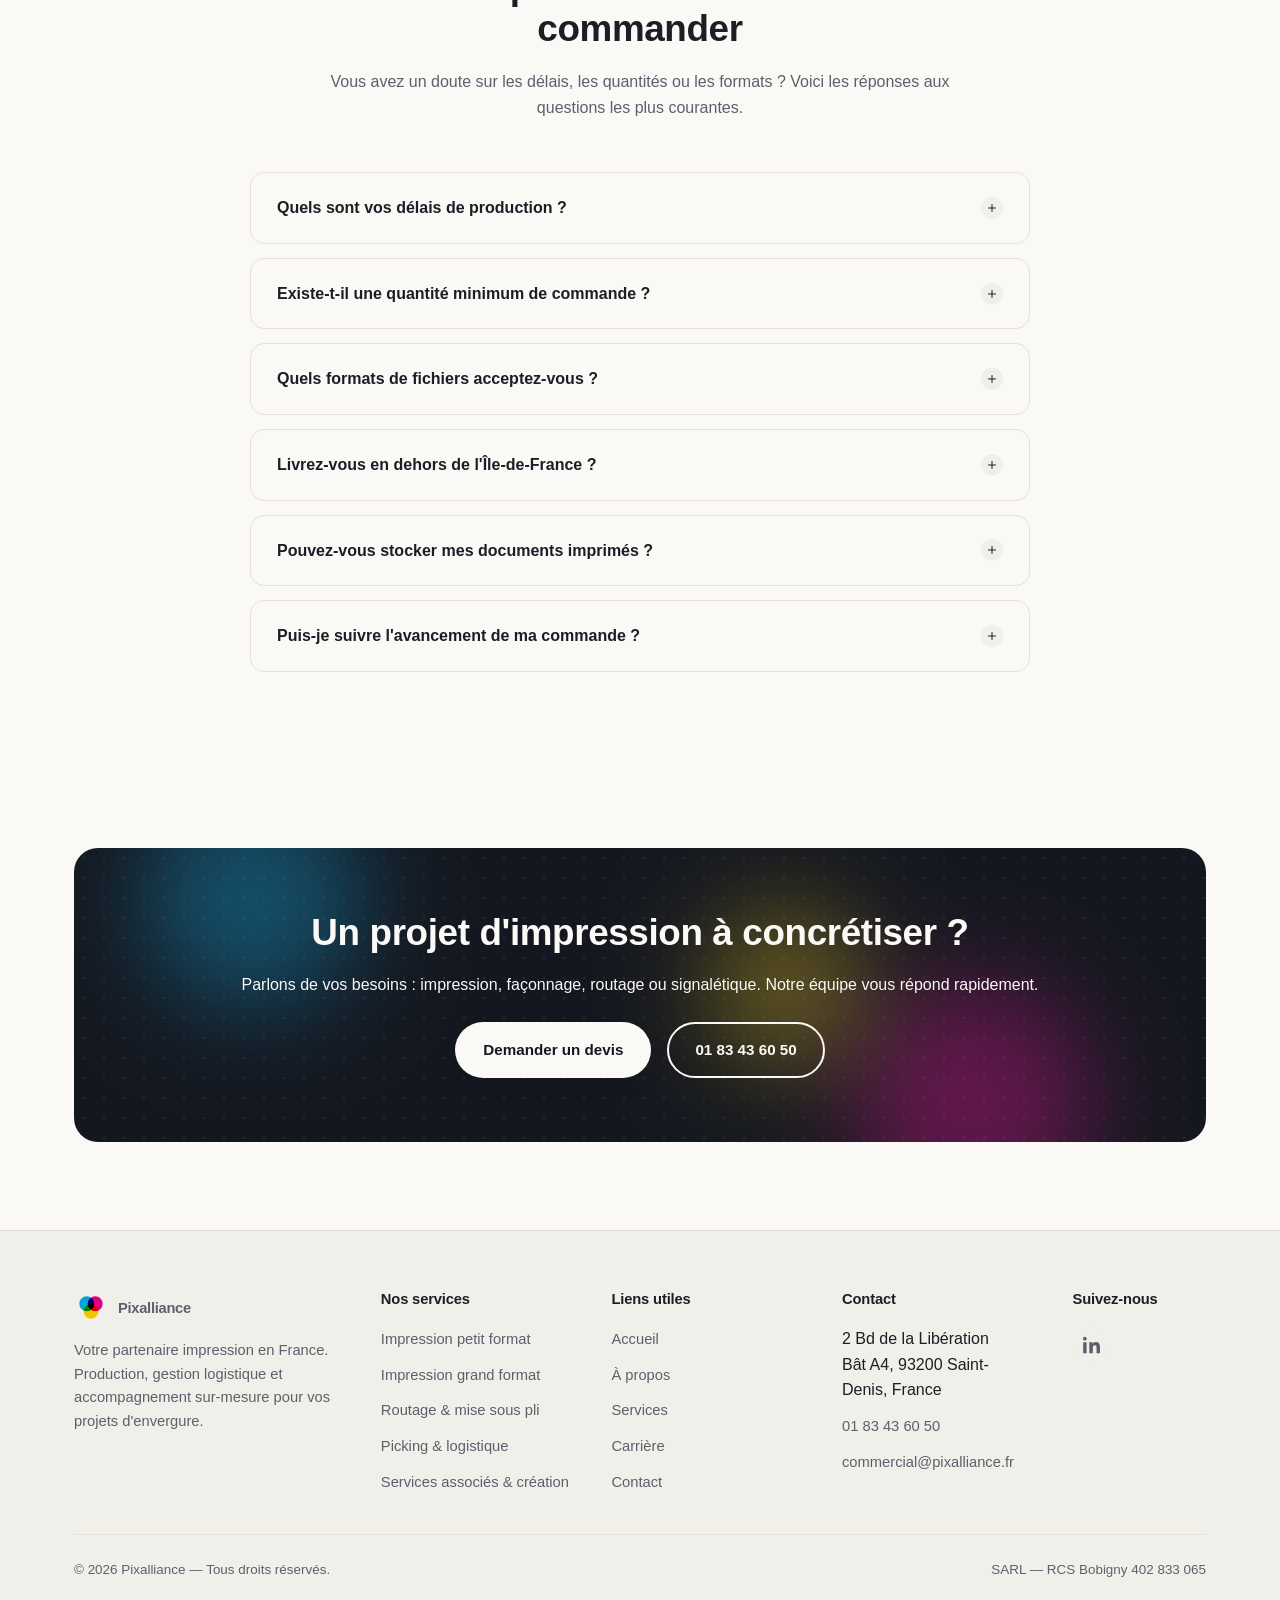
==== commit 72dc7c2c: "Corrige l'adresse partout sur le site: 2 Bd de la Liberation, Bat A4, 93200 Saint-Denis, France" ====
--- a/index.html
+++ b/index.html
@@ -499,7 +499,7 @@
       <div>
         <h4>Contact</h4>
         <ul>
-          <li>2 Boulevard de la Libération<br>Bâtiment A, 93200 Saint-Denis</li>
+          <li>2 Bd de la Libération<br>Bât A4, 93200 Saint-Denis, France</li>
           <li><a href="tel:+33183436050">01 83 43 60 50</a></li>
           <li><a href="mailto:commercial@pixalliance.fr">commercial@pixalliance.fr</a></li>
         </ul>
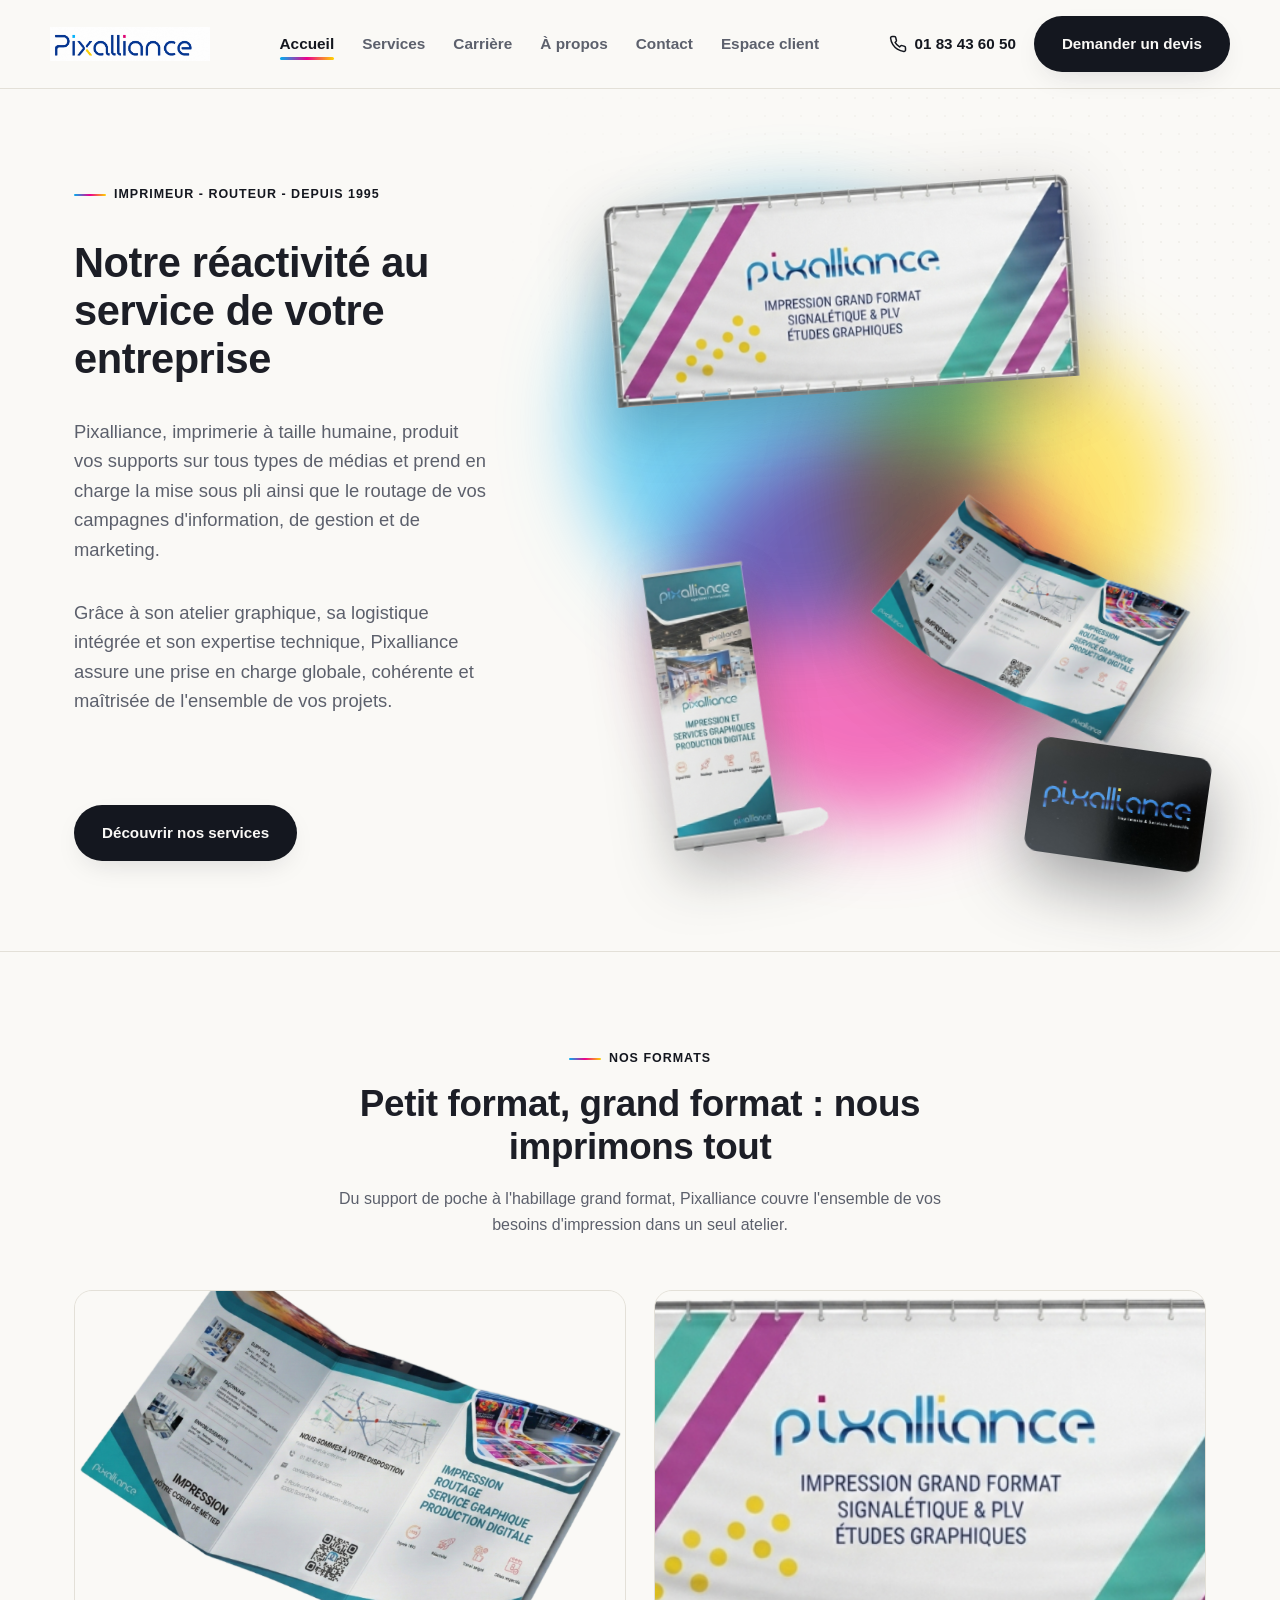
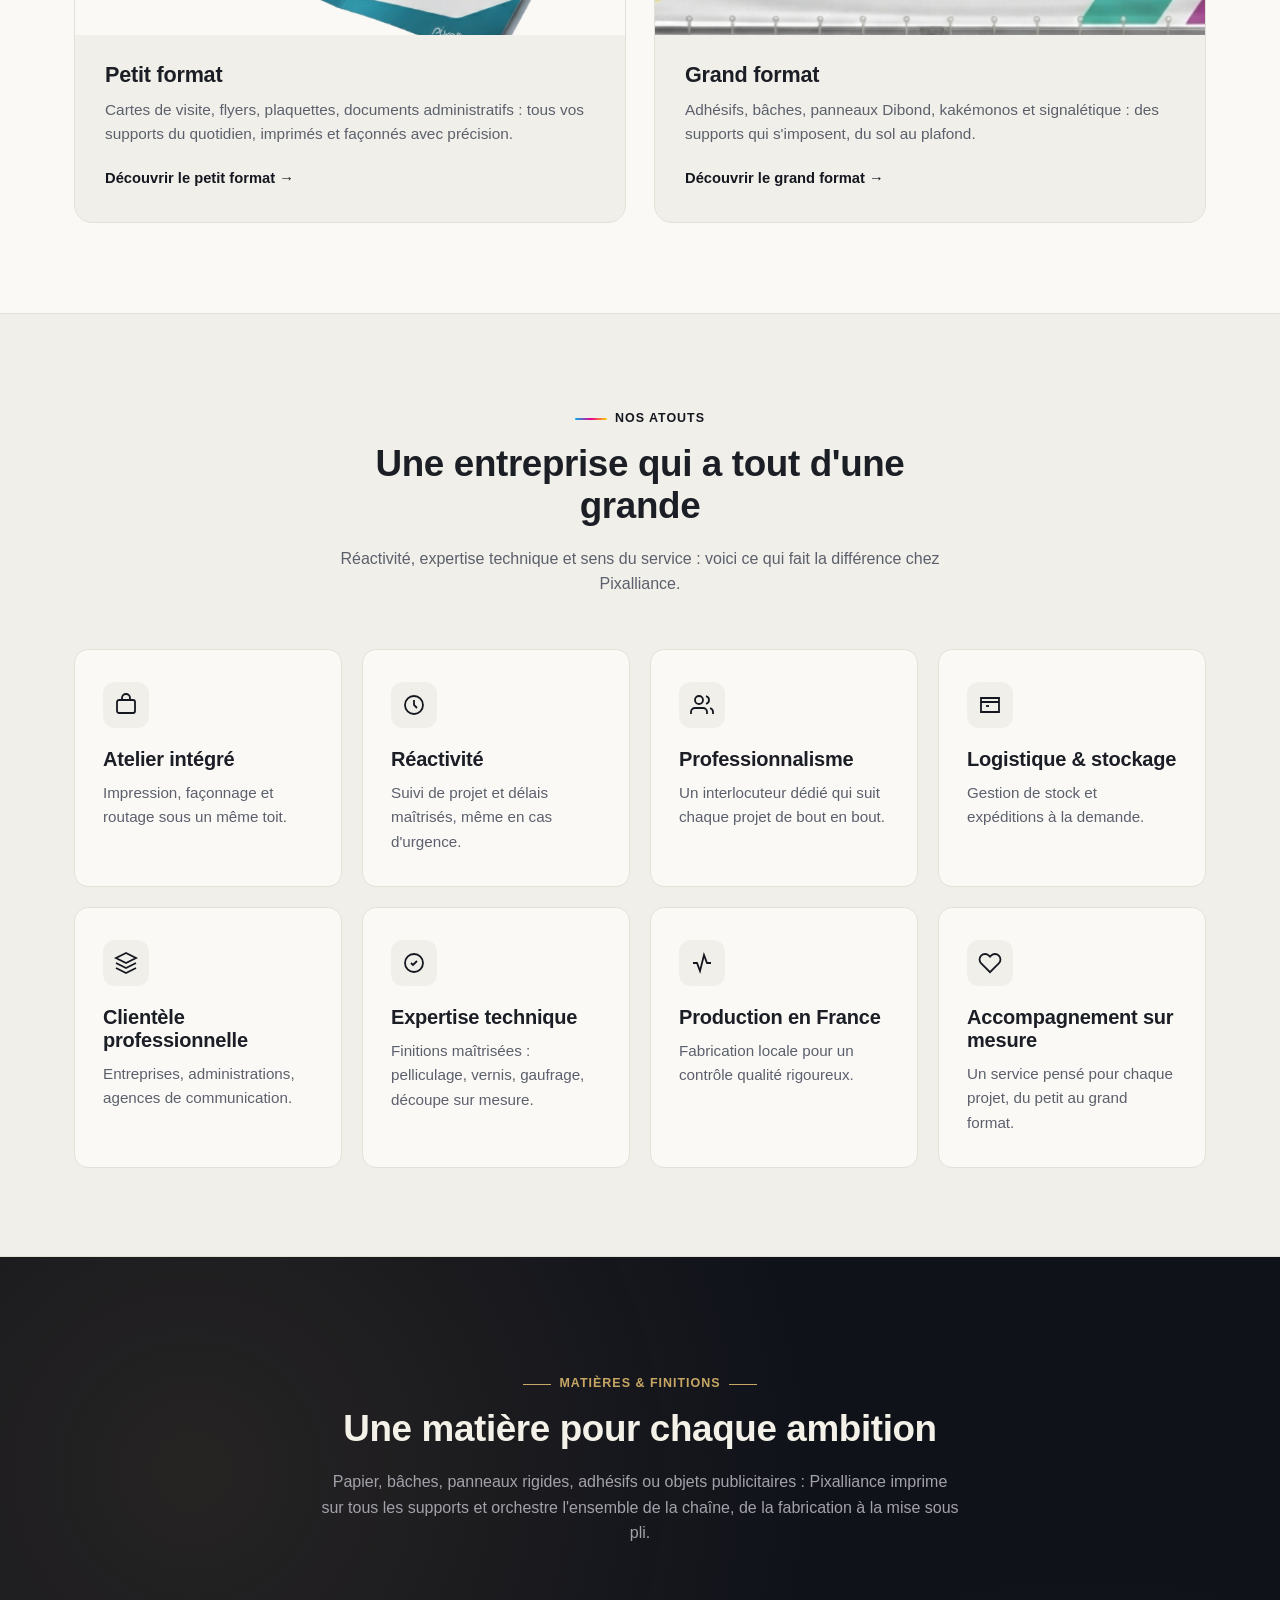
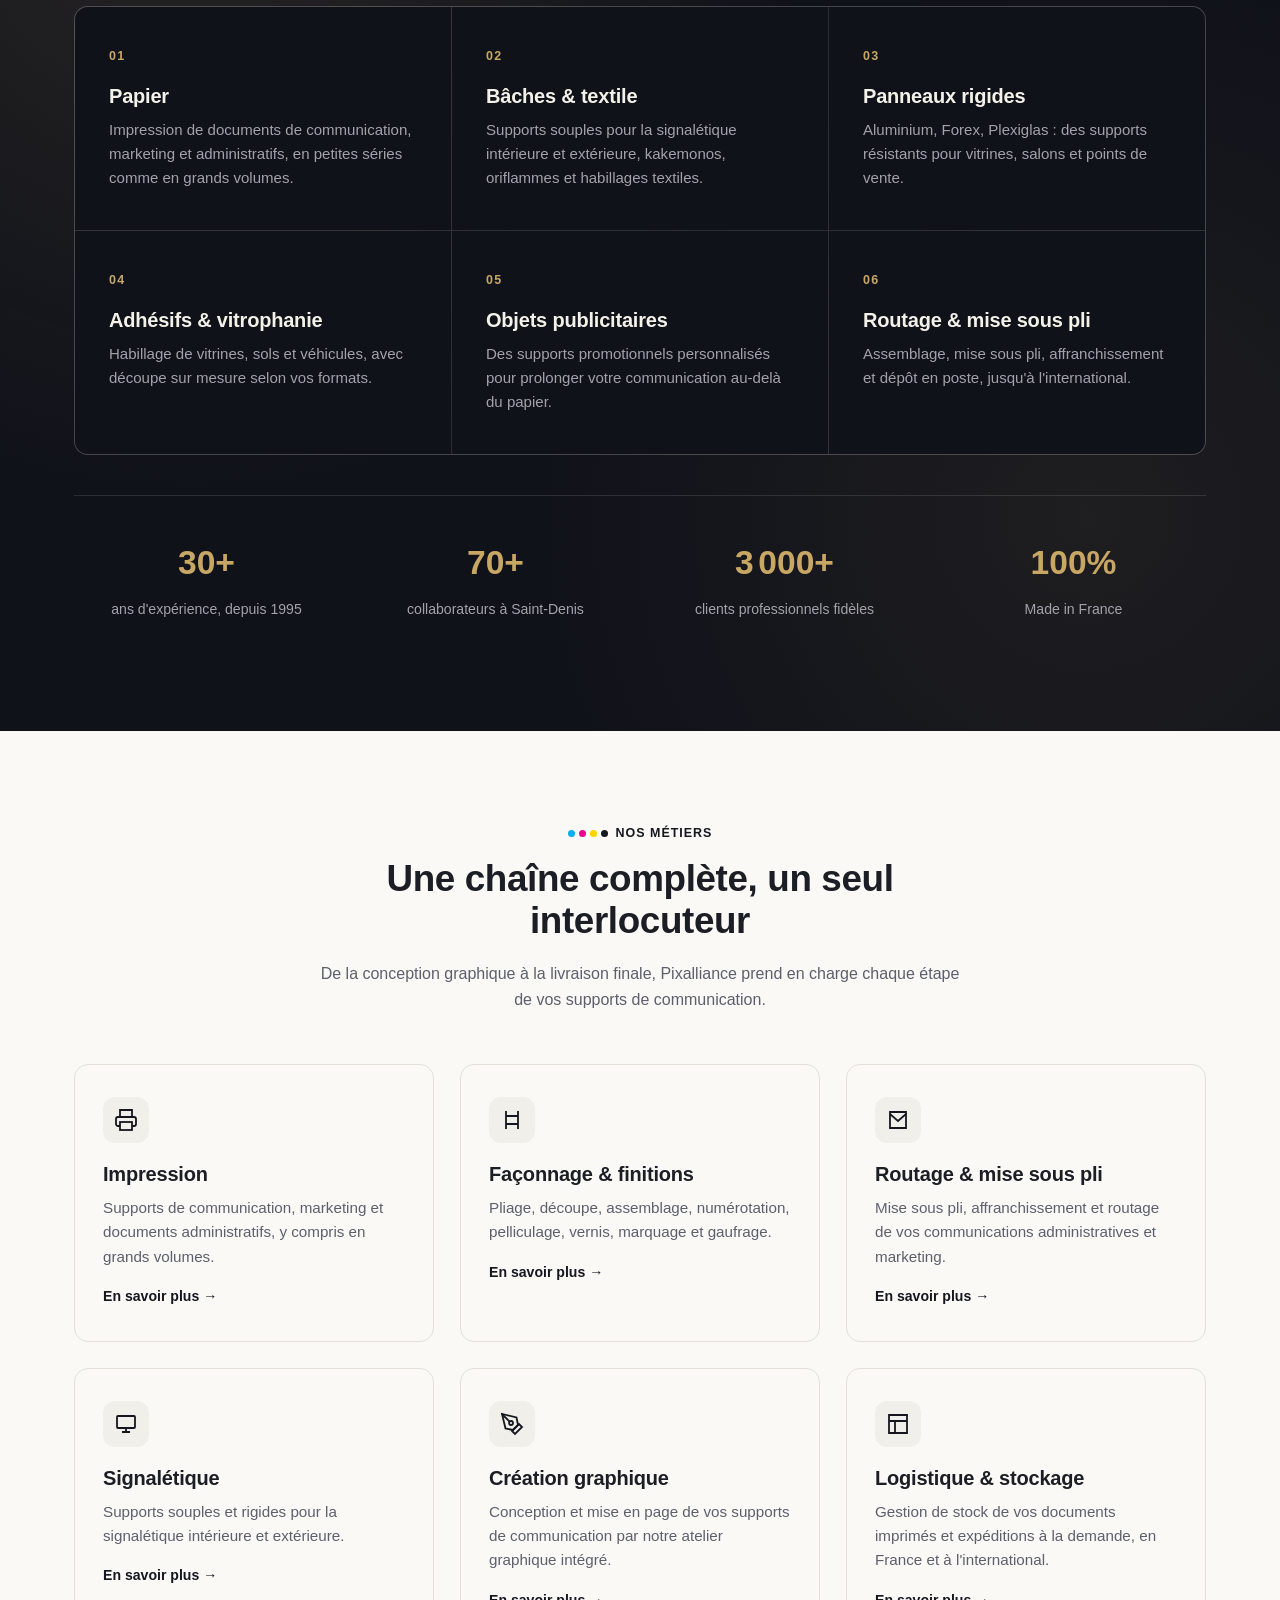
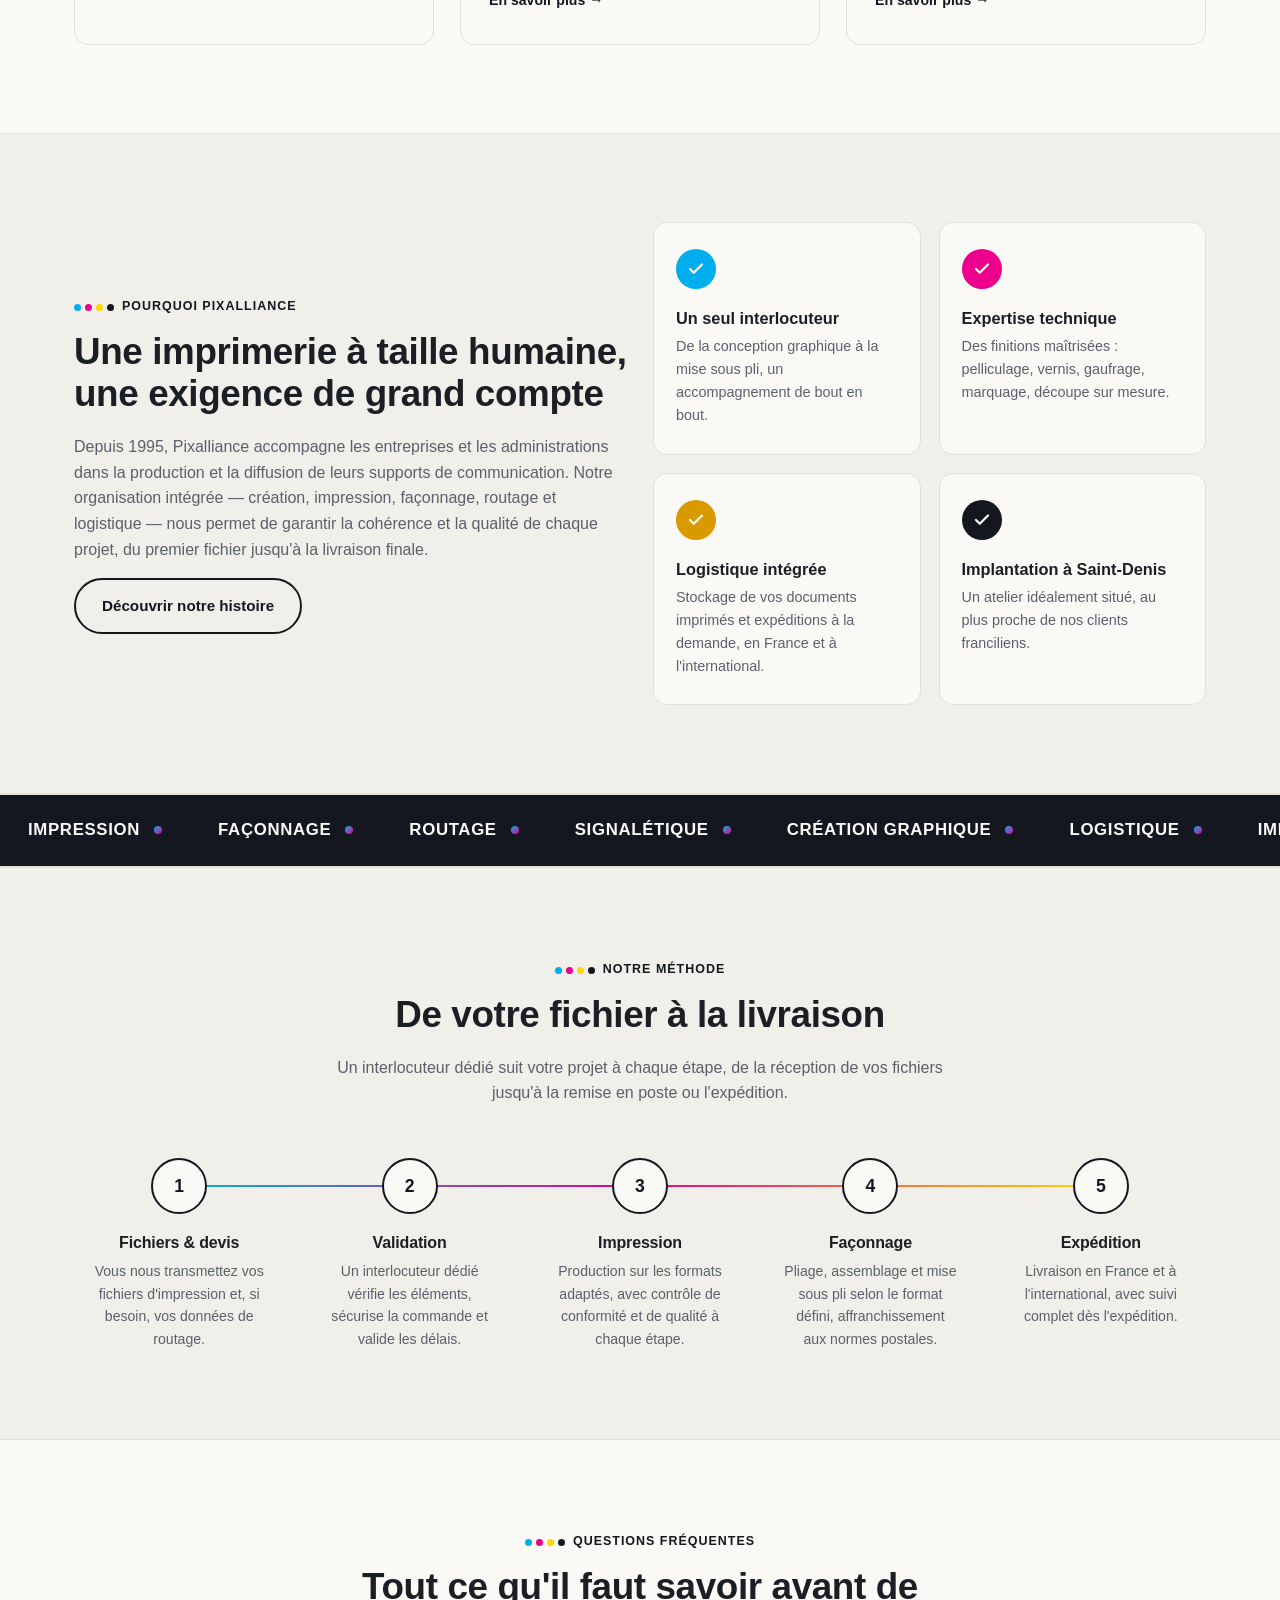
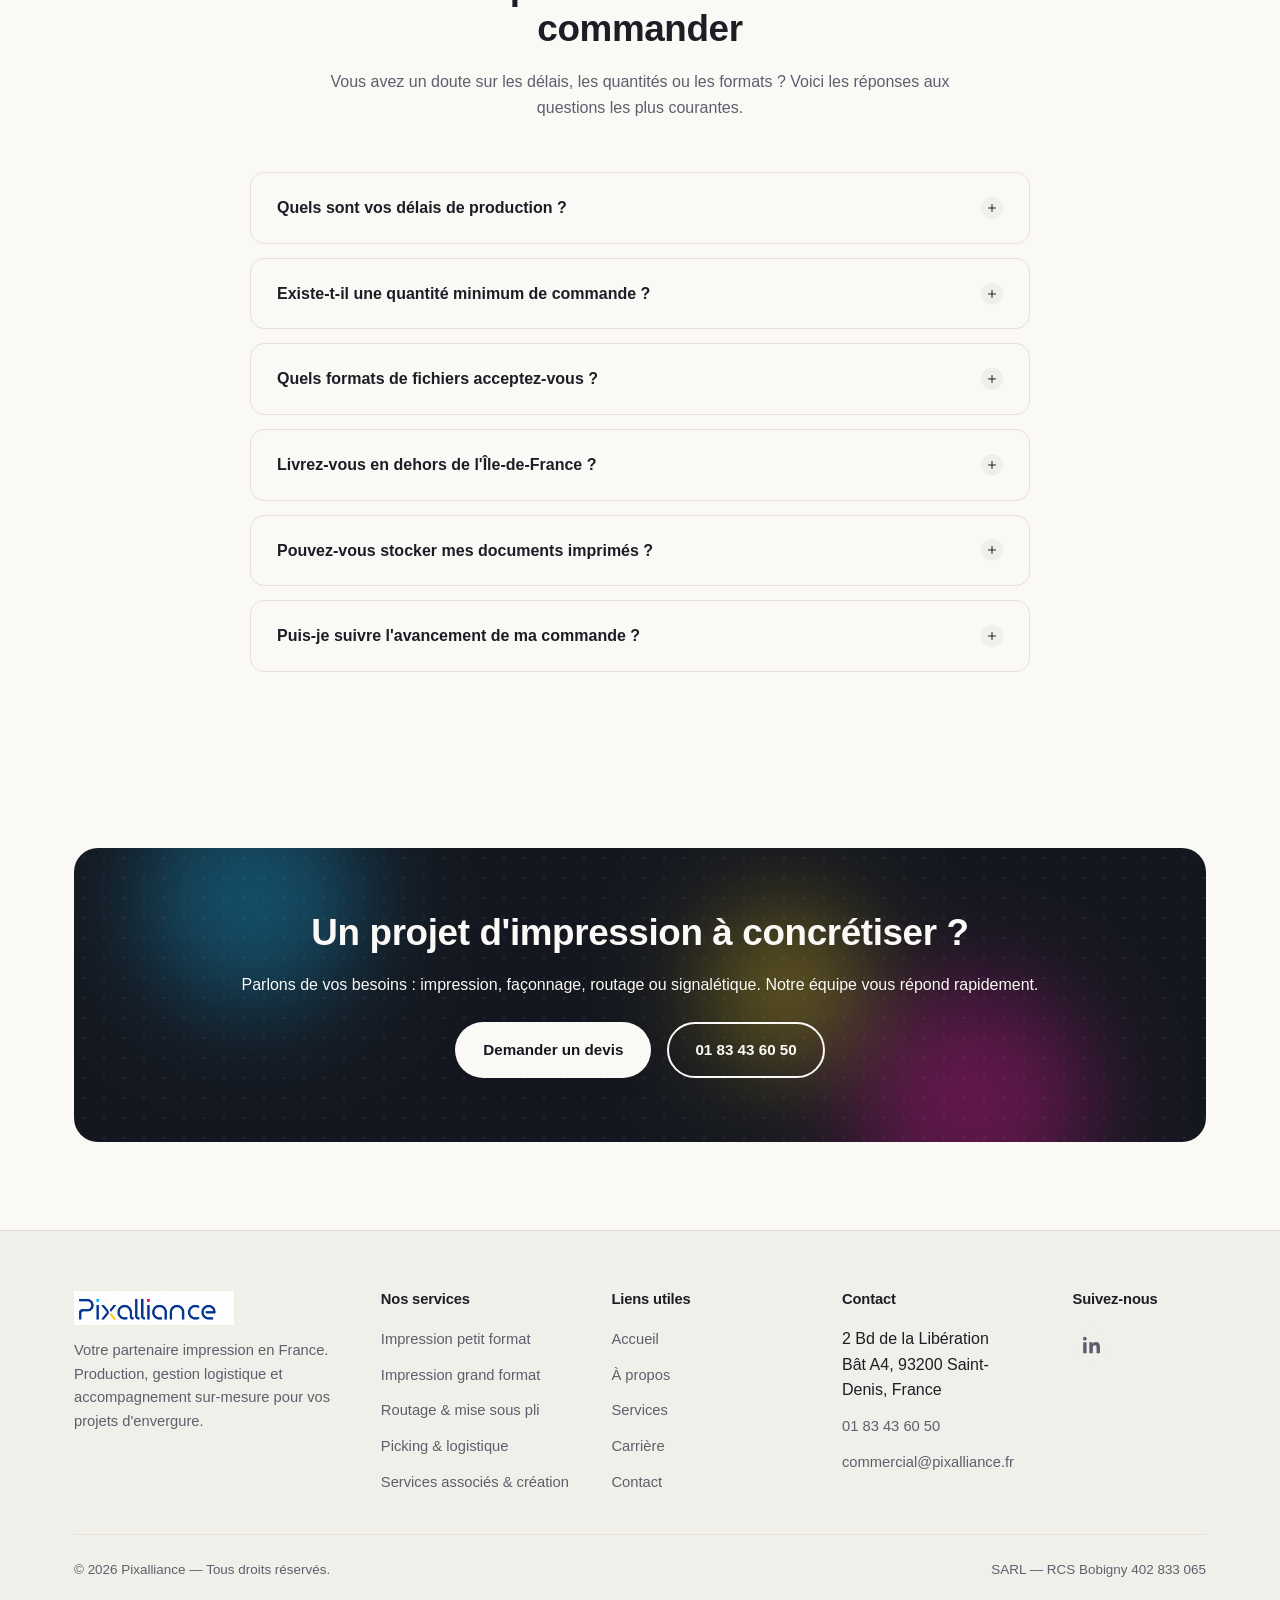
==== commit 19ed9e94: "Remplace le logo cercles par le vrai logo Pixalliance (header + footer) et l'icone reelle en favicon" ====
--- a/index.html
+++ b/index.html
@@ -5,7 +5,7 @@
 <meta name="viewport" content="width=device-width, initial-scale=1.0">
 <title>Pixalliance — Imprimerie, façonnage &amp; routage à Saint-Denis</title>
 <meta name="description" content="Pixalliance, imprimerie à taille humaine à Saint-Denis (93) depuis 1995 : impression, façonnage, routage, signalétique, création graphique et logistique pour les entreprises et administrations.">
-<link rel="icon" type="image/svg+xml" href="assets/favicon.svg">
+<link rel="icon" type="image/png" href="assets/pixalliance-icon.png">
 <link rel="stylesheet" href="css/style.css">
 </head>
 <body>
@@ -13,12 +13,7 @@
 <header class="site-header">
   <div class="container header-inner">
     <a href="index.html" class="logo">
-      <svg class="logo-mark" viewBox="0 0 64 64" aria-hidden="true">
-        <circle cx="24" cy="24" r="14" fill="#00aeef" style="mix-blend-mode:multiply"/>
-        <circle cx="40" cy="24" r="14" fill="#ec008c" style="mix-blend-mode:multiply"/>
-        <circle cx="32" cy="38" r="14" fill="#ffd400" style="mix-blend-mode:multiply"/>
-      </svg>
-      Pixalliance
+      <img src="assets/pixalliance-logo.png" alt="Pixalliance">
     </a>
 
     <button class="nav-toggle" aria-label="Ouvrir le menu" aria-expanded="false">
@@ -464,12 +459,7 @@
     <div class="footer-grid">
       <div class="footer-brand">
         <a href="index.html" class="logo" style="margin-bottom:14px;">
-          <svg class="logo-mark" viewBox="0 0 64 64" aria-hidden="true">
-            <circle cx="24" cy="24" r="14" fill="#00aeef" style="mix-blend-mode:multiply"/>
-            <circle cx="40" cy="24" r="14" fill="#ec008c" style="mix-blend-mode:multiply"/>
-            <circle cx="32" cy="38" r="14" fill="#ffd400" style="mix-blend-mode:multiply"/>
-          </svg>
-          Pixalliance
+          <img src="assets/pixalliance-logo.png" alt="Pixalliance">
         </a>
         <p>Votre partenaire impression en France. Production, gestion logistique et accompagnement sur-mesure pour vos projets d'envergure.</p>
       </div>
--- a/css/style.css
+++ b/css/style.css
@@ -224,10 +224,10 @@
   letter-spacing: -0.02em;
 }
 
-.logo-mark {
-  width: 34px;
+.logo img {
   height: 34px;
-  flex-shrink: 0;
+  width: auto;
+  display: block;
 }
 
 .main-nav {
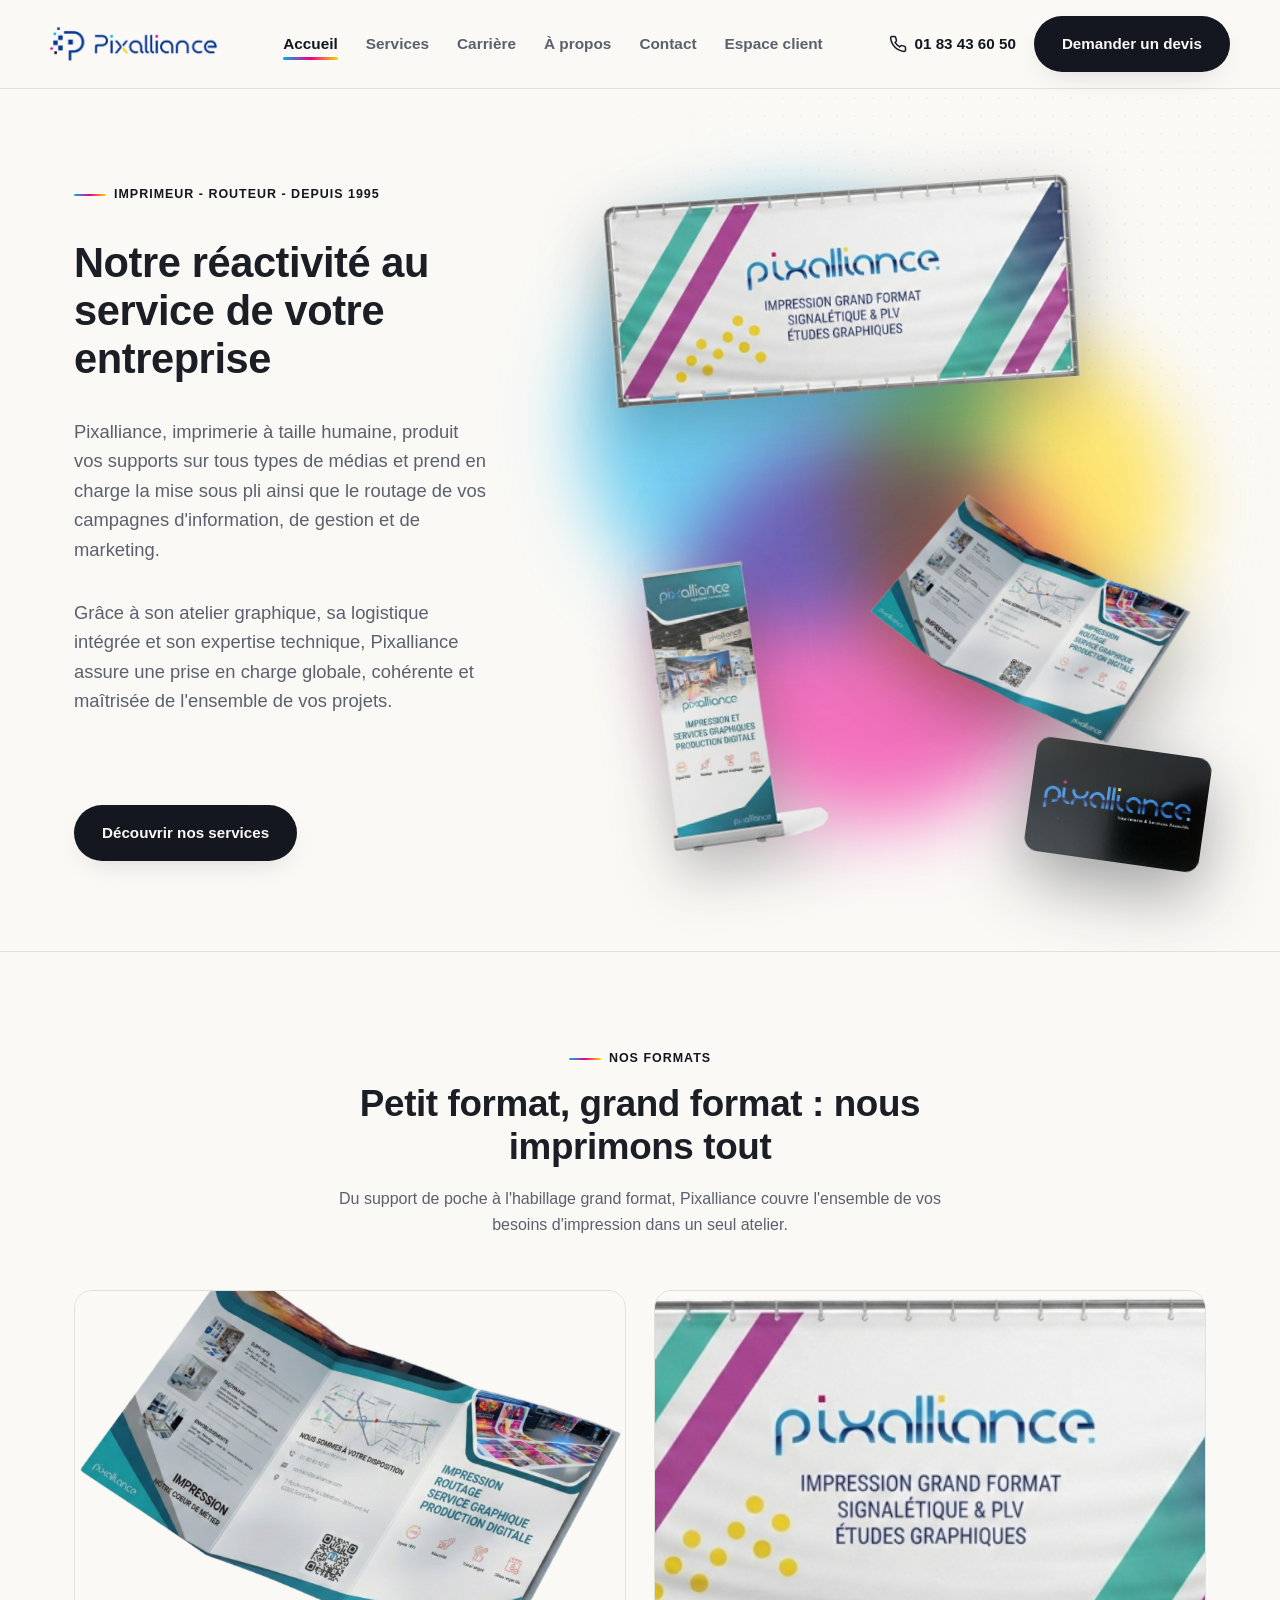
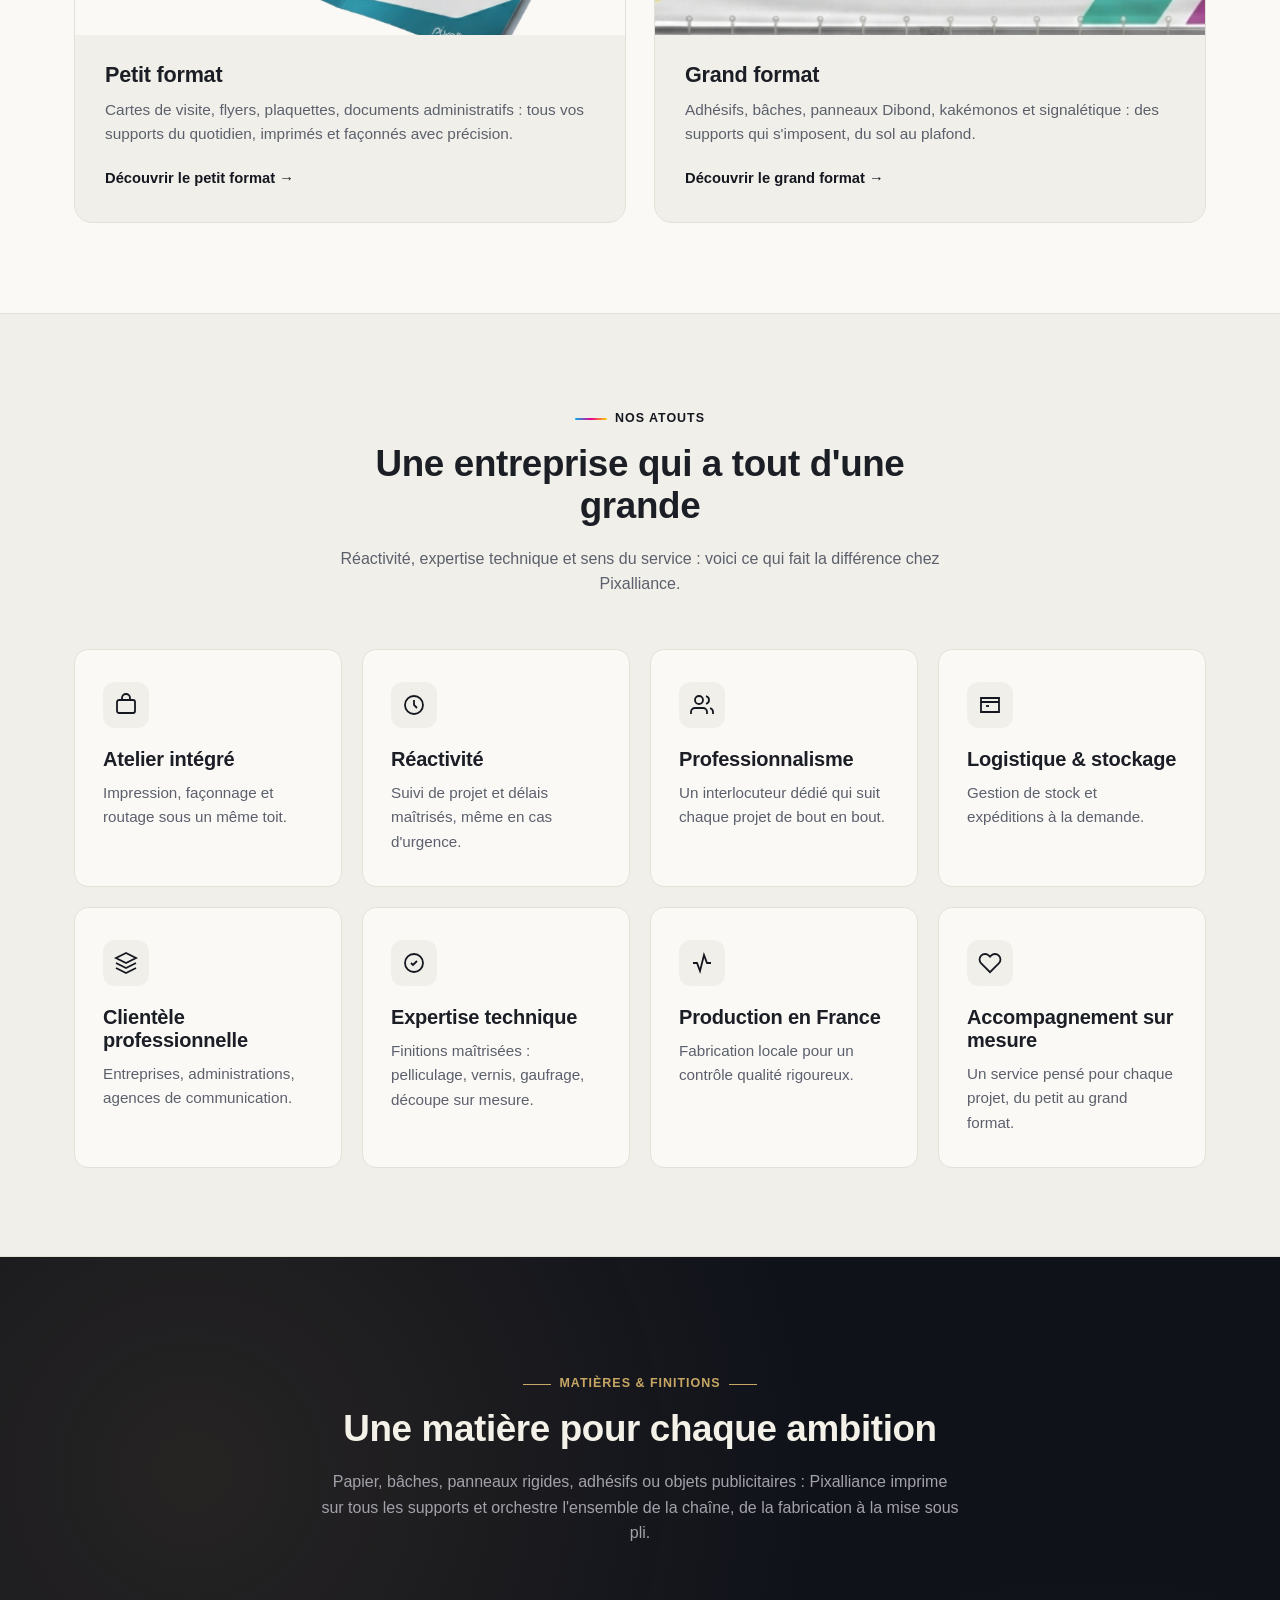
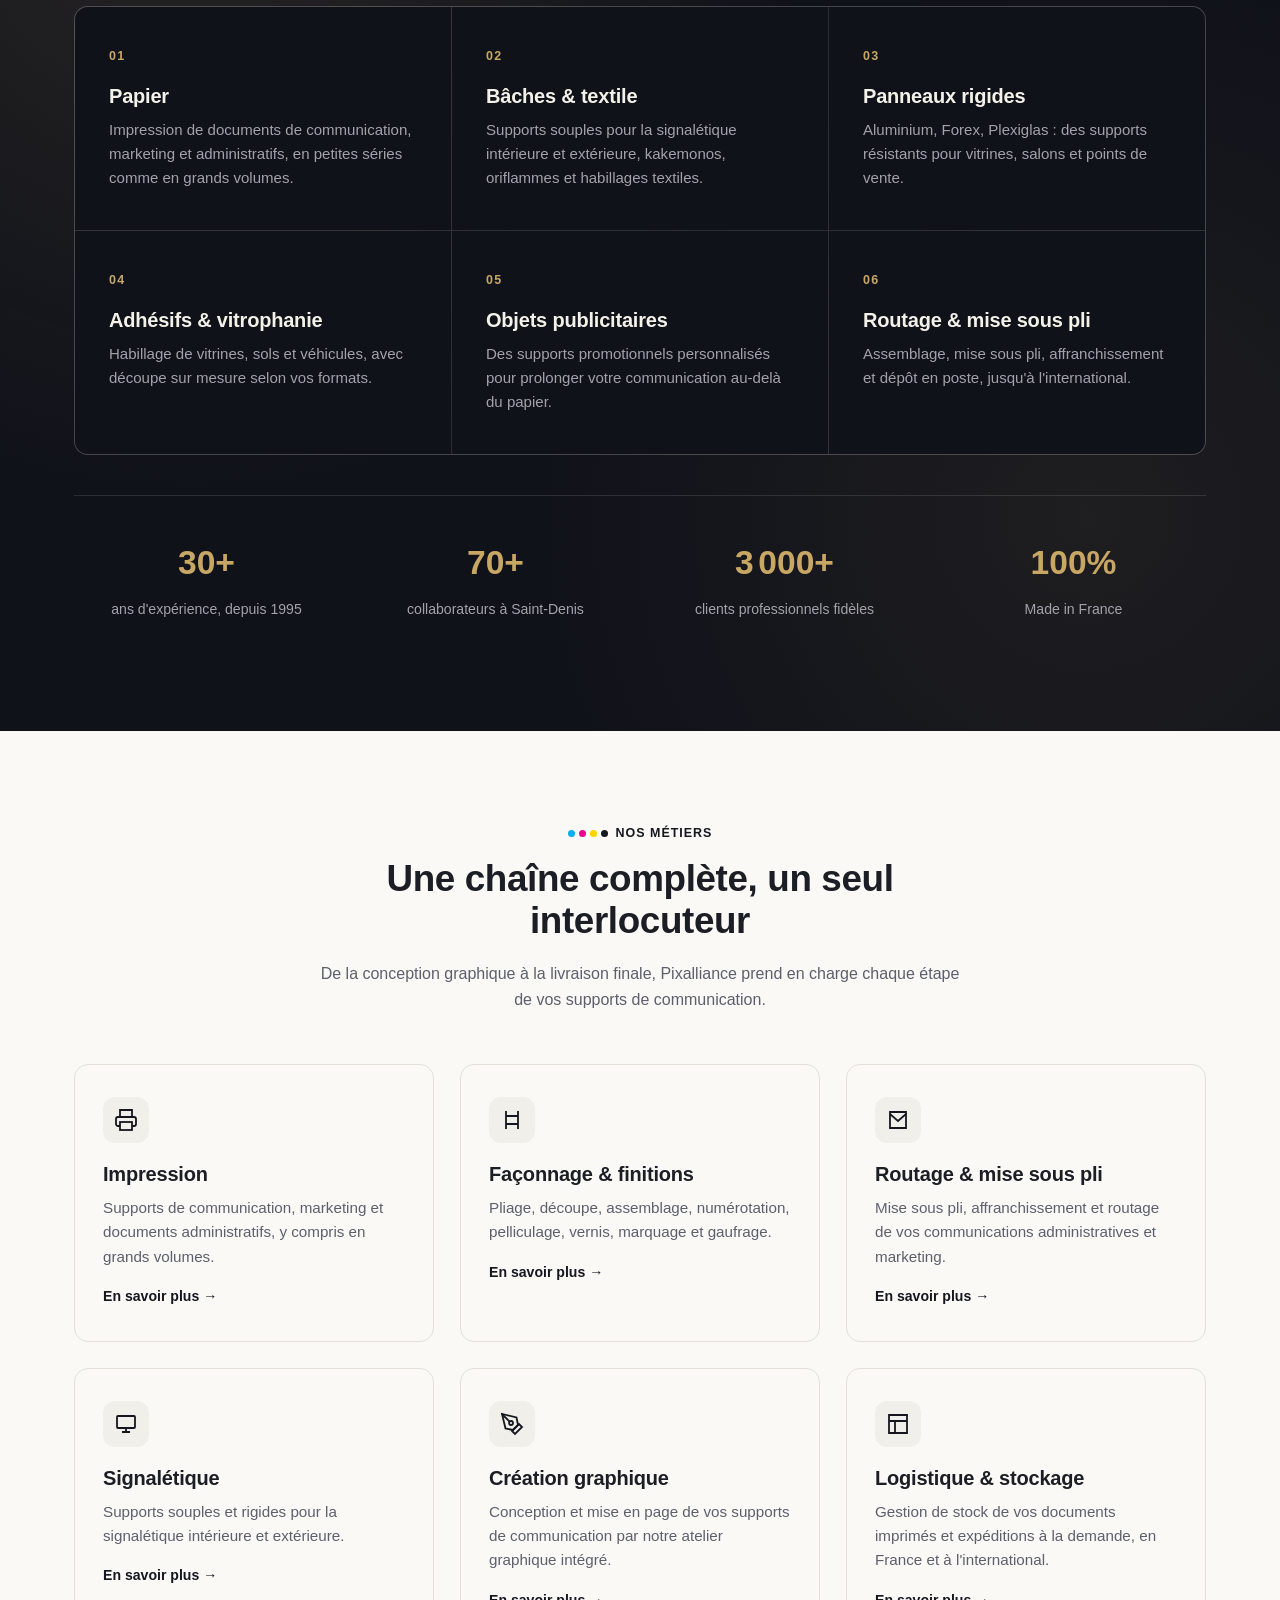
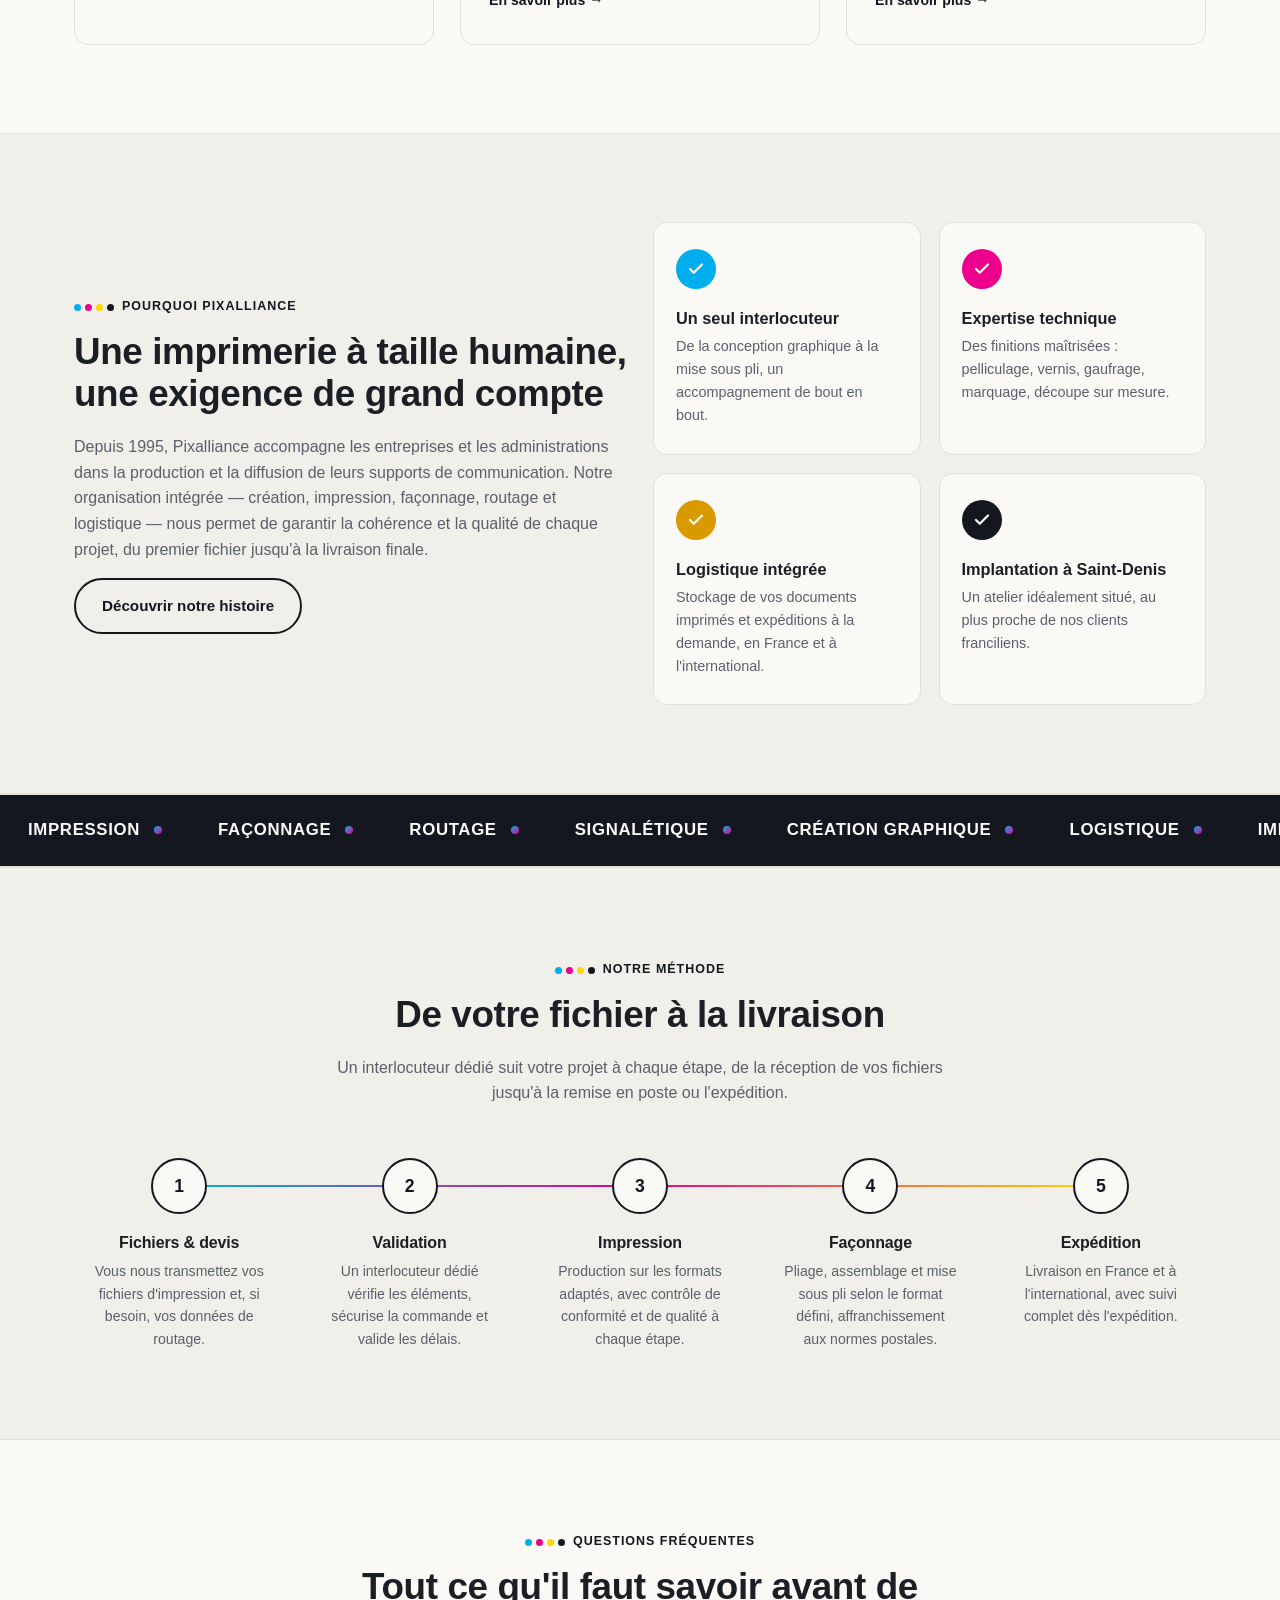
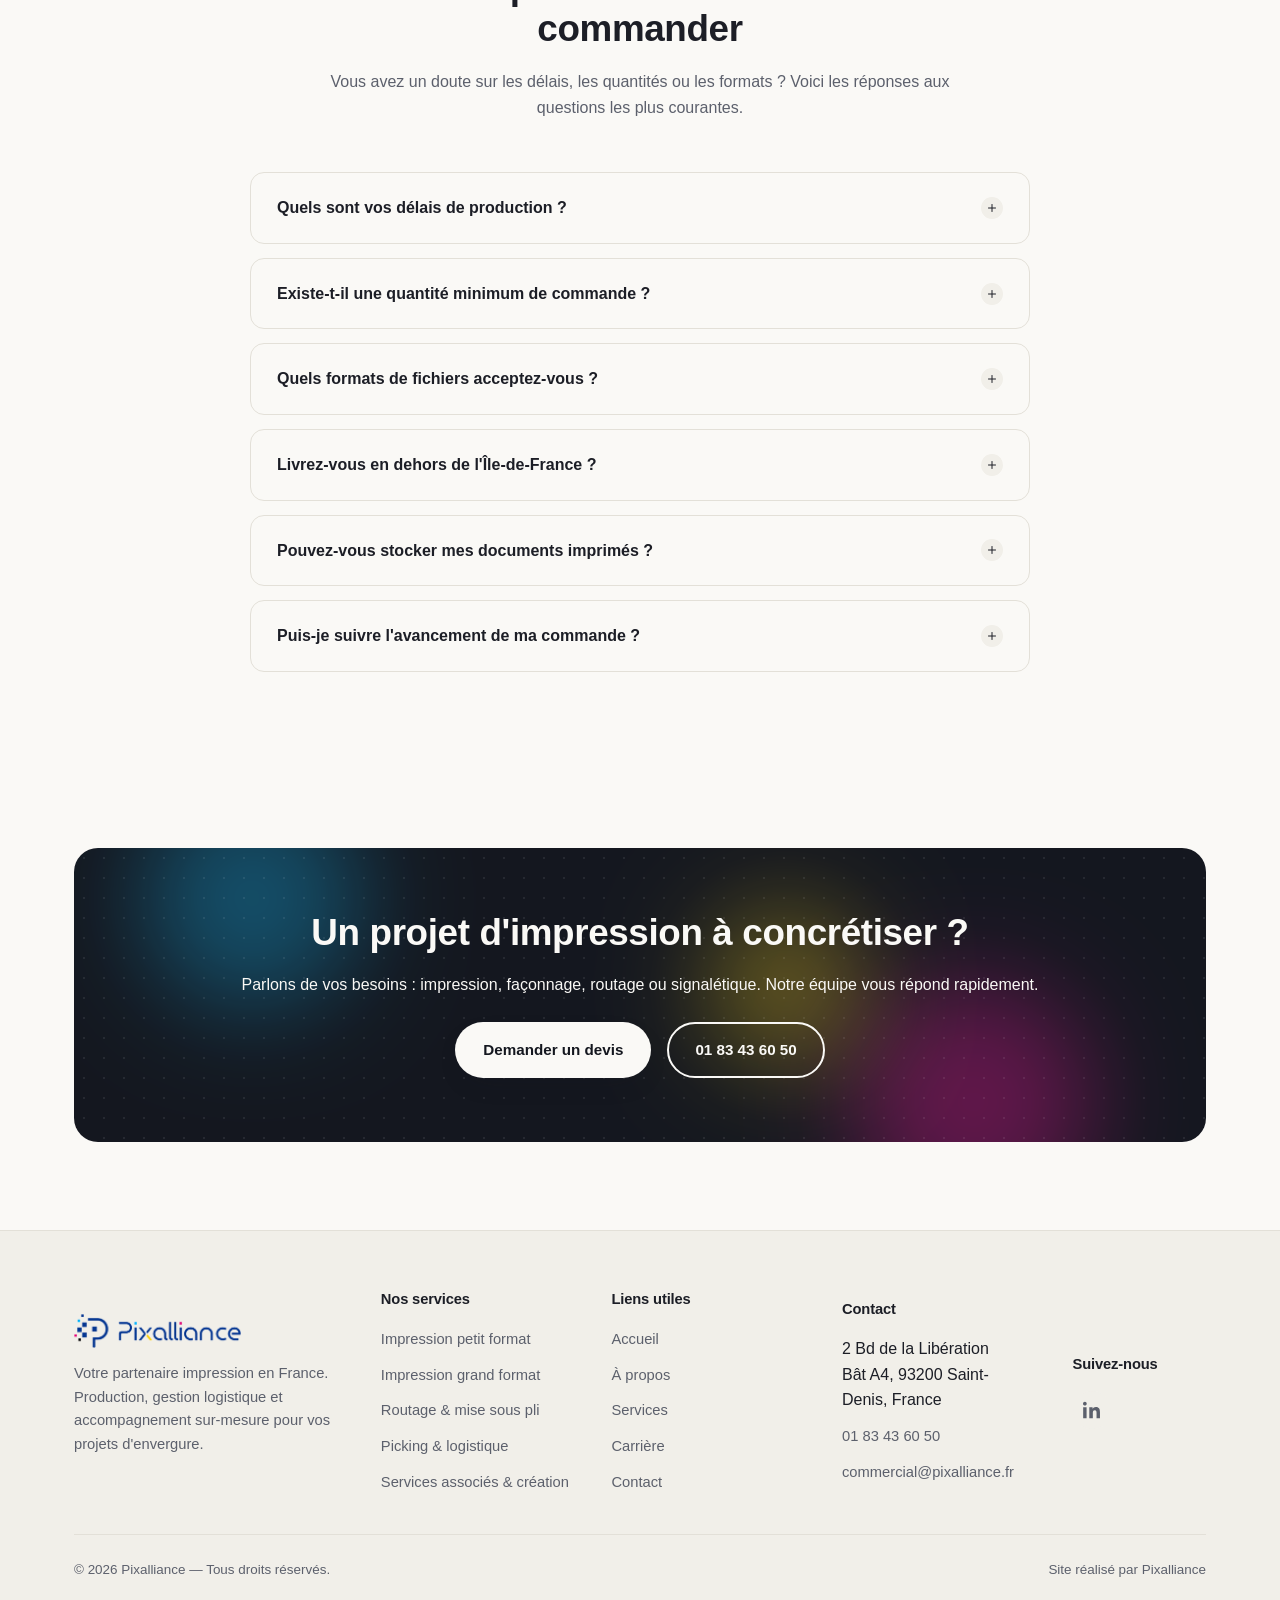
==== commit ba365565: "Footer: remplace la mention SARL/RCS Bobigny par 'Site realise par Pixalliance'" ====
--- a/index.html
+++ b/index.html
@@ -505,7 +505,7 @@
 
     <div class="footer-bottom">
       <span>&copy; 2026 Pixalliance — Tous droits réservés.</span>
-      <span>SARL — RCS Bobigny 402 833 065</span>
+      <span>Site réalisé par Pixalliance</span>
     </div>
   </div>
 </footer>
--- a/css/style.css
+++ b/css/style.css
@@ -1864,6 +1864,7 @@
   grid-template-columns: 1.4fr 1fr 1fr 1fr 0.7fr;
   gap: 40px;
   padding-bottom: 40px;
+  align-items: center;
 }
 
 .footer-social {
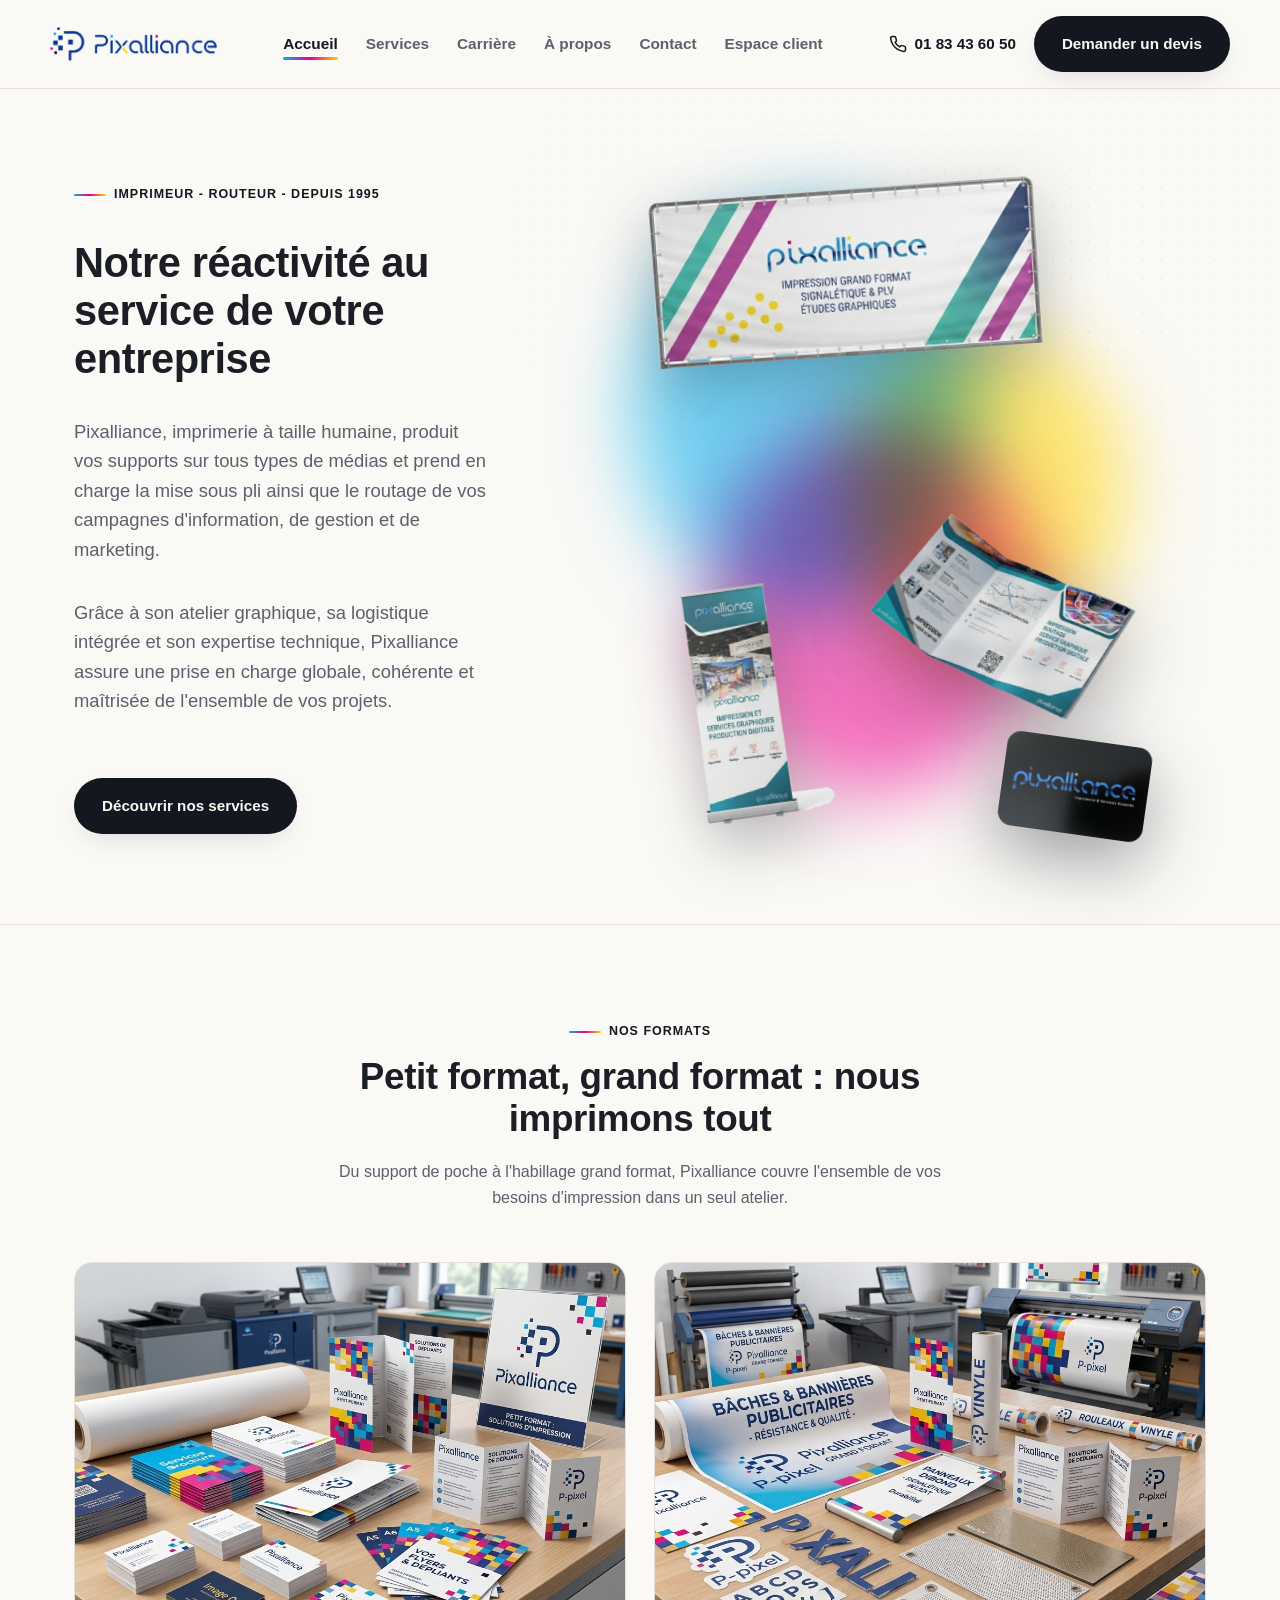
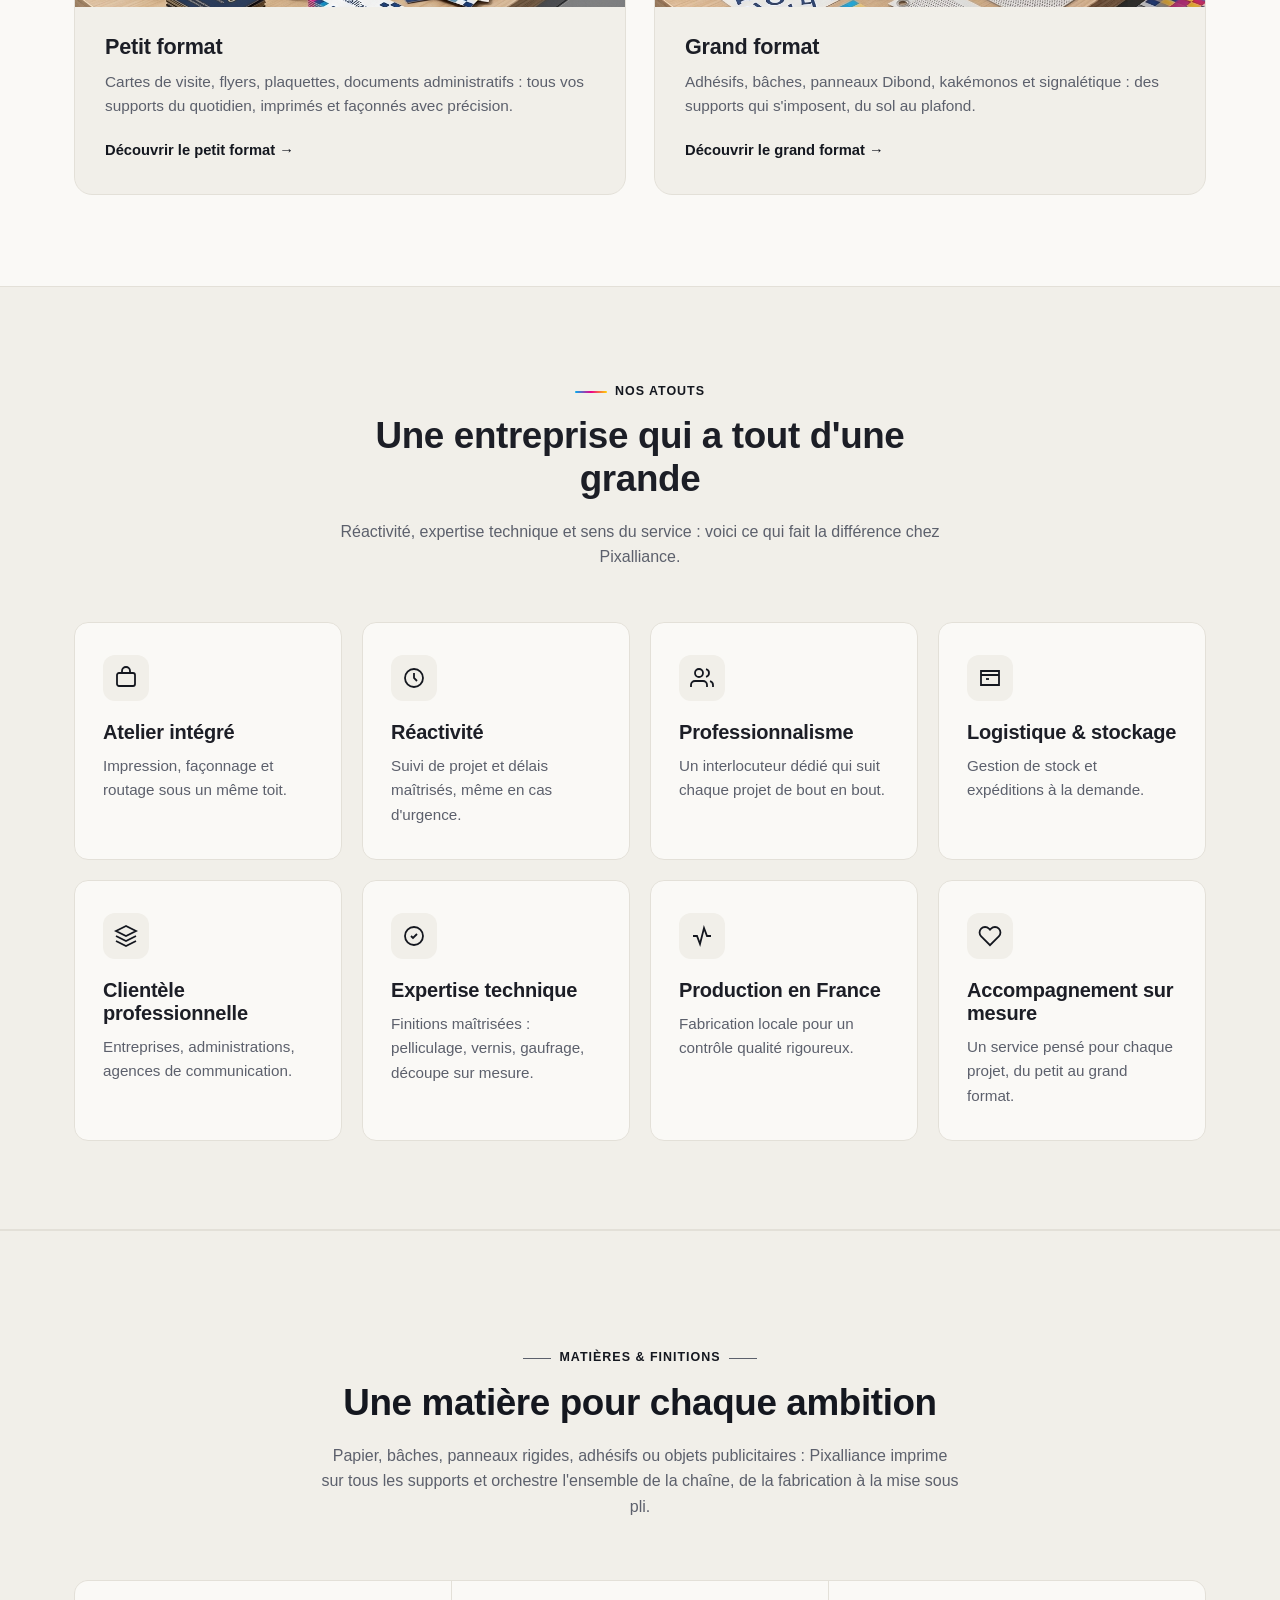
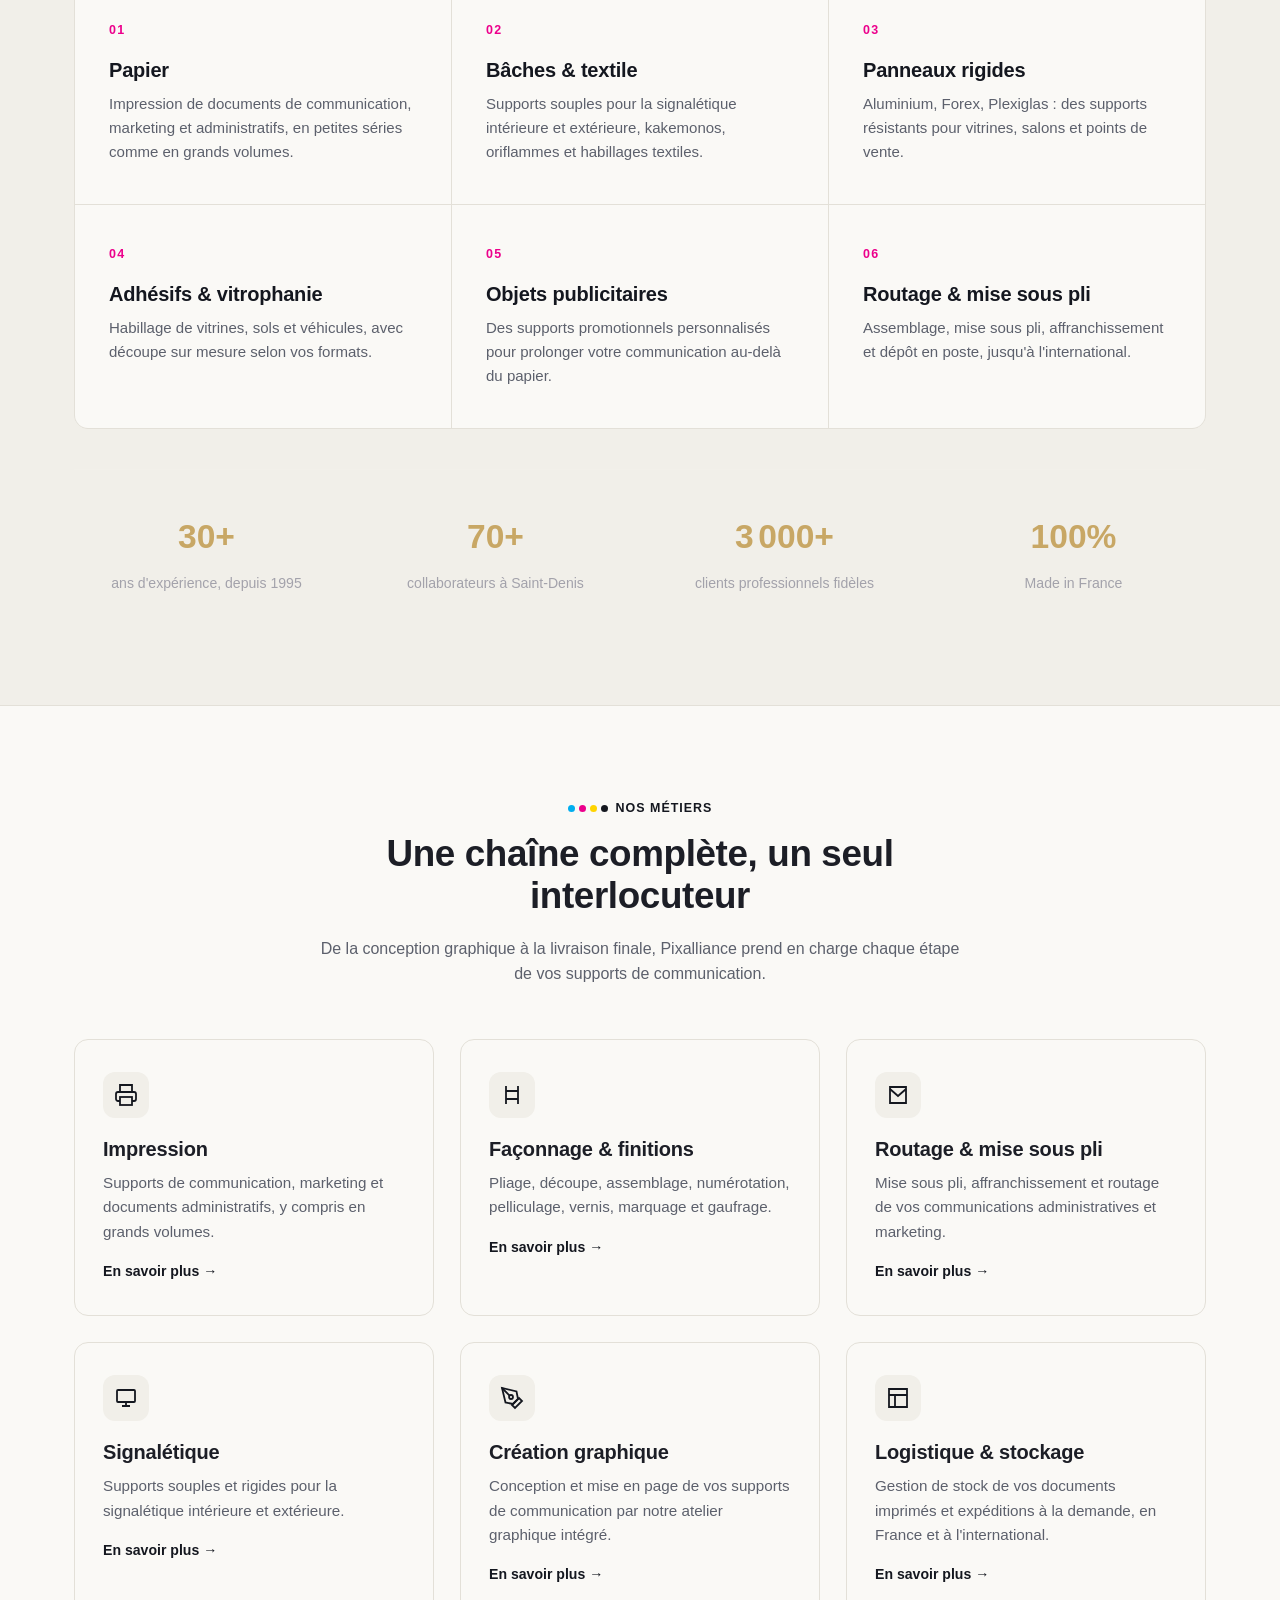
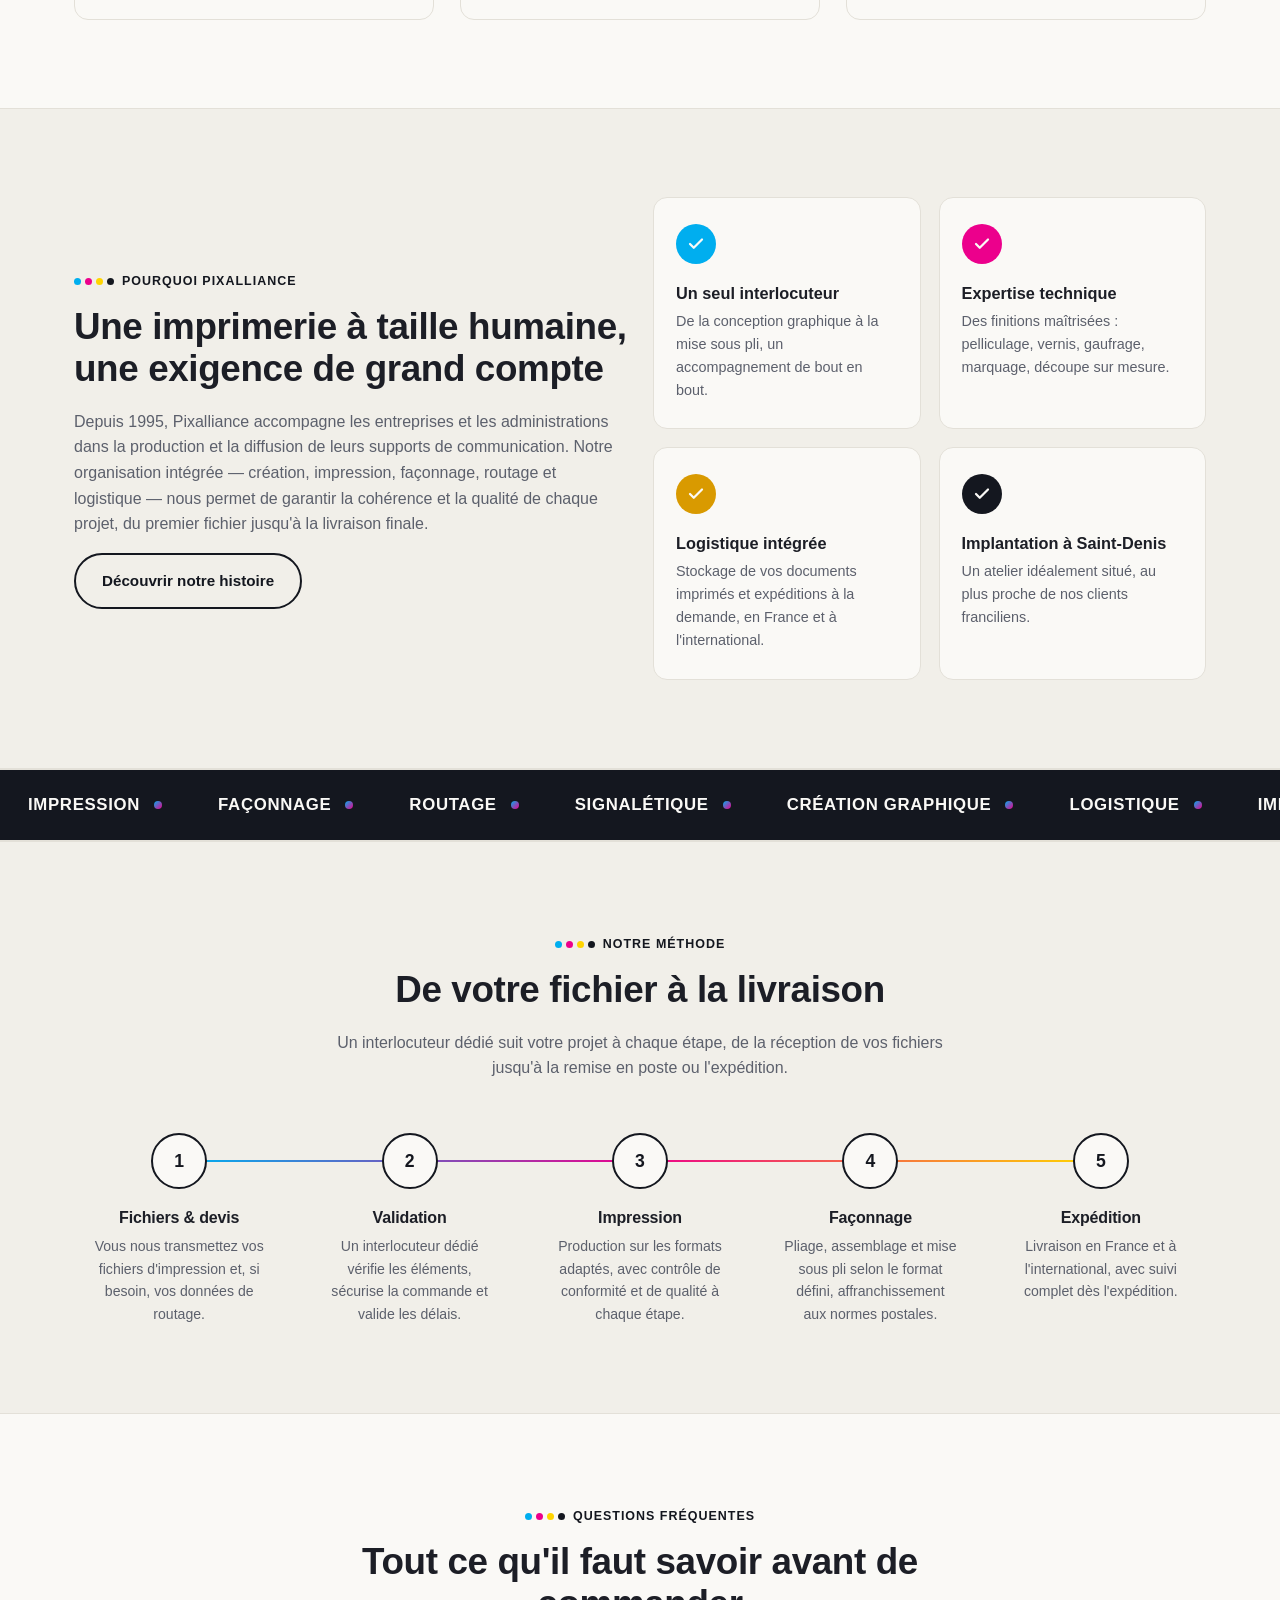
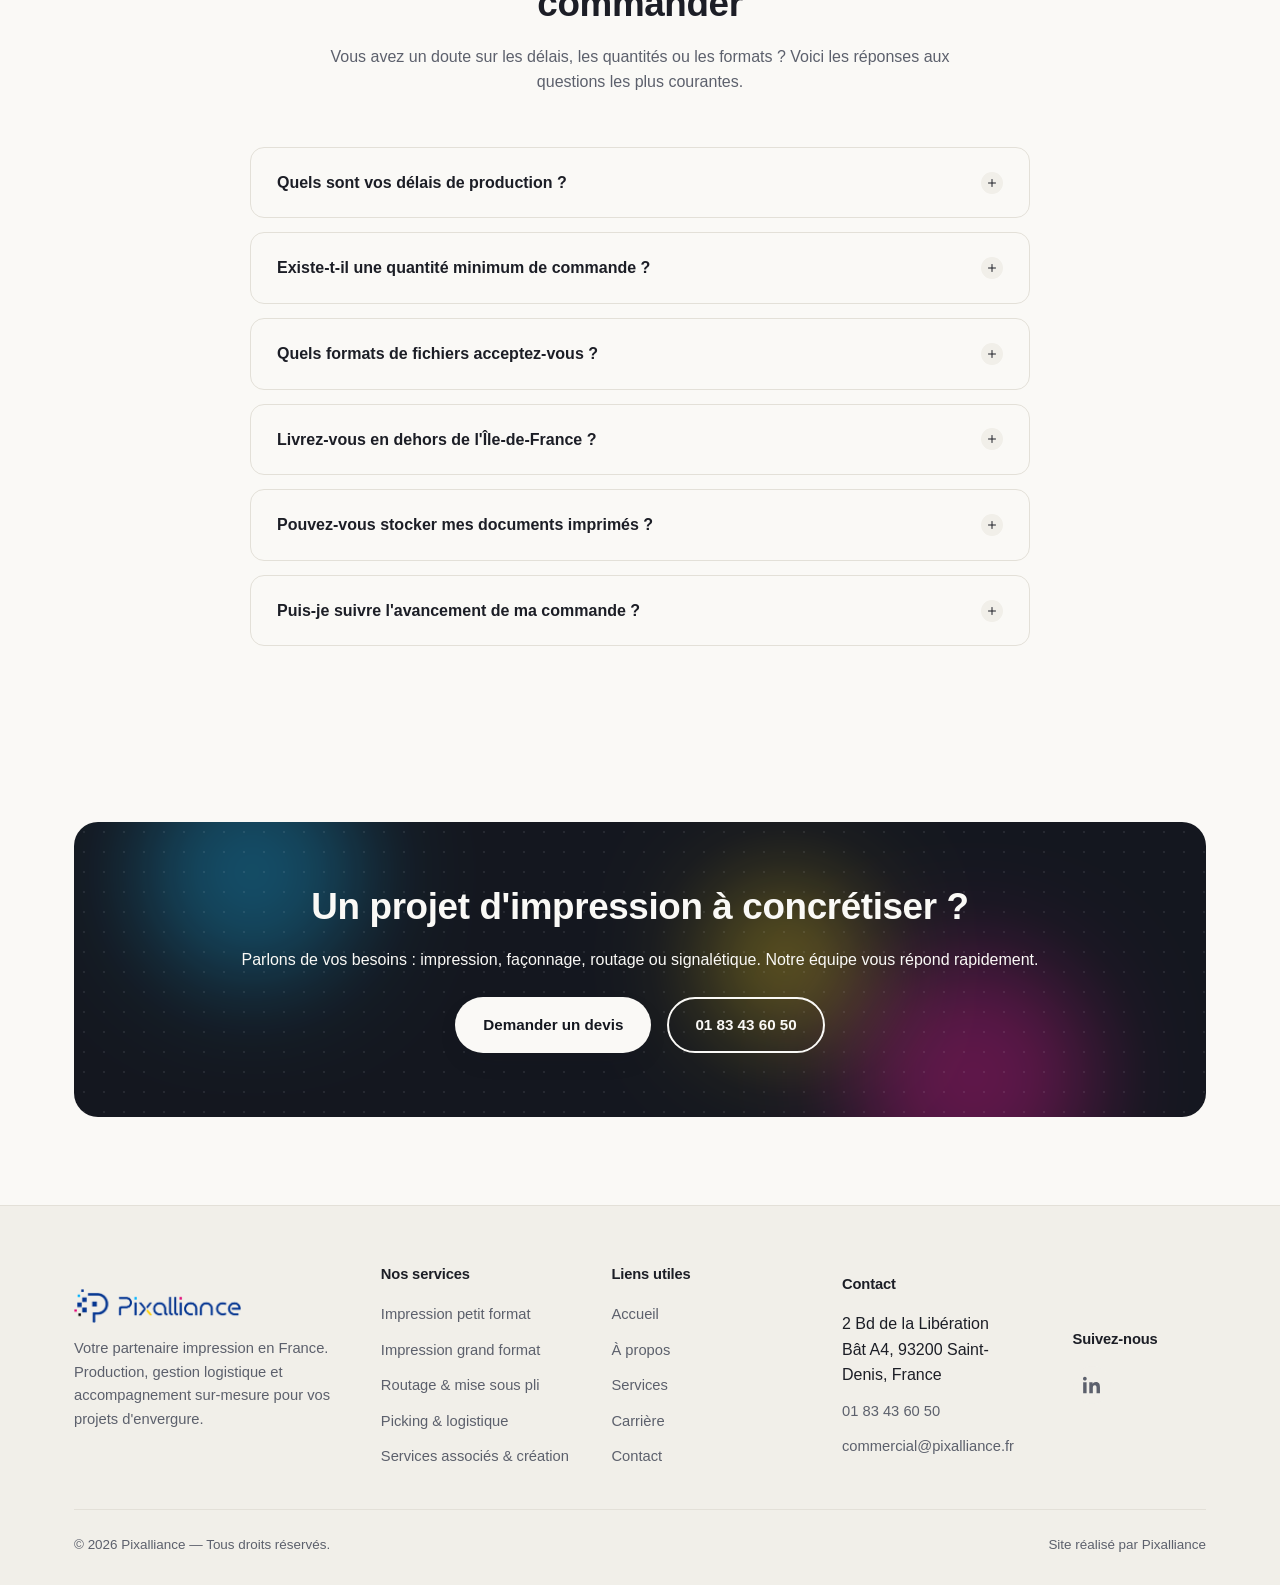
==== commit 99b945cb: "Accueil: remplace les visuels de la section formats par les vraies photos Photos produit fournies pa" ====
--- a/index.html
+++ b/index.html
@@ -79,7 +79,7 @@
       <div class="formats-grid">
         <a href="petit-format.html" class="format-card tilt-card reveal">
           <div class="format-card-media">
-            <img src="assets/pixalliance-plaquette.png" alt="Plaquette commerciale Pixalliance, exemple d'impression petit format">
+            <img src="assets/petit-format-photo.jpeg" alt="Exemples d'impression petit format Pixalliance : cartes de visite, flyers, plaquettes et dépliants">
           </div>
           <div class="format-card-body">
             <h3>Petit format</h3>
@@ -89,7 +89,7 @@
         </a>
         <a href="grand-format.html" class="format-card tilt-card reveal">
           <div class="format-card-media">
-            <img src="assets/pixalliance-banniere.png" alt="Bannière grand format Pixalliance, exemple d'impression grand format">
+            <img src="assets/grand-format-photo.jpeg" alt="Exemples d'impression grand format Pixalliance : bâches, banderoles, roll-up et panneaux Dibond">
           </div>
           <div class="format-card-body">
             <h3>Grand format</h3>
--- a/css/style.css
+++ b/css/style.css
@@ -485,6 +485,8 @@
 .hero-visual {
   position: relative;
   aspect-ratio: 1 / 1;
+  max-width: 560px;
+  margin: 0 auto;
   display: flex;
   align-items: center;
   justify-content: center;
@@ -681,28 +683,13 @@
 /* ---------- Materials / luxe section ---------- */
 
 .materials-section {
-  background: var(--luxe-bg);
-  color: var(--luxe-text);
+  background: var(--paper-dim);
+  color: var(--ink);
   padding: 110px 0;
   position: relative;
   overflow: hidden;
-}
-
-.materials-section::before {
-  content: "";
-  position: absolute;
-  inset: 0;
-  background-image: radial-gradient(
-    circle at 15% 20%,
-    rgba(200, 167, 101, 0.12),
-    transparent 45%
-  ),
-  radial-gradient(
-    circle at 85% 80%,
-    rgba(200, 167, 101, 0.08),
-    transparent 40%
-  );
-  pointer-events: none;
+  border-top: 1px solid var(--line);
+  border-bottom: 1px solid var(--line);
 }
 
 .materials-head {
@@ -713,23 +700,23 @@
 }
 
 .materials-head .eyebrow {
-  color: var(--gold);
+  color: var(--ink);
   justify-content: center;
 }
 
 .materials-head .eyebrow .rule {
   width: 28px;
   height: 1px;
-  background: var(--gold);
+  background: var(--muted);
   display: inline-block;
 }
 
 .materials-head h2 {
-  color: var(--luxe-text);
+  color: var(--ink);
 }
 
 .materials-head p {
-  color: var(--luxe-muted);
+  color: var(--muted);
 }
 
 .material-grid {
@@ -737,39 +724,39 @@
   display: grid;
   grid-template-columns: repeat(3, 1fr);
   gap: 1px;
-  background: var(--luxe-line);
-  border: 1px solid var(--luxe-line);
+  background: var(--line);
+  border: 1px solid var(--line);
   border-radius: var(--radius);
   overflow: hidden;
 }
 
 .material-card {
-  background: var(--luxe-bg);
+  background: var(--paper);
   padding: 40px 34px;
   transition: background 0.25s ease;
 }
 
 .material-card:hover {
-  background: var(--luxe-bg-soft);
+  background: var(--paper-dim);
 }
 
 .material-card .num {
   display: block;
   font-size: 0.78rem;
   letter-spacing: 0.1em;
-  color: var(--gold);
+  color: var(--magenta);
   font-weight: 700;
   margin-bottom: 18px;
 }
 
 .material-card h3 {
-  color: var(--luxe-text);
+  color: var(--ink);
   font-weight: 600;
   margin-bottom: 10px;
 }
 
 .material-card p {
-  color: var(--luxe-muted);
+  color: var(--muted);
   font-size: 0.94rem;
   margin-bottom: 0;
 }
@@ -1211,6 +1198,22 @@
   .value-grid {
     grid-template-columns: 1fr;
   }
+}
+
+.picking-kicker {
+  color: var(--muted);
+  font-size: 0.96rem;
+}
+
+.picking-list-card {
+  background: var(--paper-dim);
+  border: 1px solid var(--line);
+  border-radius: var(--radius);
+  padding: 40px 36px;
+}
+
+.picking-list-card .check-list {
+  margin: 0;
 }
 
 /* ---------- Reveal on scroll ---------- */
@@ -2383,7 +2386,8 @@
 .gf-hero {
   position: relative;
   overflow: hidden;
-  background: var(--ink);
+  background: var(--paper);
+  border-bottom: 1px solid var(--line);
   padding: 110px 0 100px;
 }
 
@@ -2392,8 +2396,8 @@
   inset: 0;
   background-image: repeating-linear-gradient(
     -35deg,
-    rgba(255, 255, 255, 0.05) 0px,
-    rgba(255, 255, 255, 0.05) 1px,
+    rgba(20, 23, 31, 0.05) 0px,
+    rgba(20, 23, 31, 0.05) 1px,
     transparent 1px,
     transparent 26px
   );
@@ -2405,8 +2409,8 @@
   position: absolute;
   border-radius: 50%;
   filter: blur(90px);
-  opacity: 0.45;
-  mix-blend-mode: screen;
+  opacity: 0.35;
+  mix-blend-mode: multiply;
   animation: pxa-glow-float 11s ease-in-out infinite;
 }
 
@@ -2424,15 +2428,15 @@
 }
 
 .gf-hero-copy .eyebrow {
-  color: var(--paper);
+  color: var(--ink);
 }
 
 .gf-hero-copy h1 {
-  color: var(--paper);
+  color: var(--ink);
 }
 
 .gf-hero-copy .lead {
-  color: rgba(250, 249, 246, 0.72);
+  color: var(--muted);
   max-width: 44ch;
 }
 
@@ -2606,70 +2610,82 @@
   align-items: center;
 }
 
-.sa-radar {
+.sa-zones {
   position: relative;
-  width: 100%;
-  aspect-ratio: 1 / 1;
   max-width: 420px;
-  display: flex;
-  align-items: center;
-  justify-content: center;
   margin: 0 auto;
-}
-
-.sa-radar-ring {
+  padding-left: 8px;
+}
+
+.sa-zones-line {
   position: absolute;
-  width: 34%;
-  height: 34%;
-  border-radius: 50%;
-  border: 2px solid;
-  animation: pxa-radar-ping 3.6s ease-out infinite;
-}
-
-.sa-radar-ring.r1 { border-color: var(--cyan); animation-delay: 0s; }
-.sa-radar-ring.r2 { border-color: var(--magenta); animation-delay: 1.2s; }
-.sa-radar-ring.r3 { border-color: var(--yellow); animation-delay: 2.4s; }
-
-@keyframes pxa-radar-ping {
-  0% { transform: scale(1); opacity: 0.75; }
-  100% { transform: scale(2.8); opacity: 0; }
-}
-
-.sa-radar-center {
-  position: relative;
-  z-index: 2;
-  width: 92px;
-  height: 92px;
+  top: 28px;
+  bottom: 28px;
+  left: 43px;
+  width: 2px;
+  background: var(--line);
+}
+
+.sa-zones-van {
+  position: absolute;
+  left: 50%;
+  top: 0;
+  width: 44px;
+  height: 44px;
   border-radius: 50%;
   background: var(--paper);
   border: 1px solid var(--line);
   display: flex;
   align-items: center;
   justify-content: center;
-  box-shadow: 0 20px 50px -14px rgba(20, 23, 31, 0.28);
-}
-
-.sa-radar-center svg {
-  width: 38px;
-  height: 38px;
-}
-
-.sa-radar-tag {
-  position: absolute;
-  font-size: 0.7rem;
-  font-weight: 700;
+  transform: translateX(-50%);
+  box-shadow: 0 14px 30px -12px rgba(20, 23, 31, 0.3);
+  animation: pxa-sa-van-travel 6s ease-in-out infinite;
+}
+
+.sa-zones-van svg {
+  width: 20px;
+  height: 20px;
+}
+
+@keyframes pxa-sa-van-travel {
+  0%, 100% { top: 0; }
+  50% { top: calc(100% - 44px); }
+}
+
+.sa-zone {
+  position: relative;
+  z-index: 1;
+  display: flex;
+  align-items: center;
+  gap: 22px;
+  padding: 28px 0;
+}
+
+.sa-zone-dot {
+  width: 72px;
+  height: 72px;
+  flex-shrink: 0;
+  border-radius: 50%;
+  display: flex;
+  align-items: center;
+  justify-content: center;
+  box-shadow: 0 14px 30px -14px rgba(20, 23, 31, 0.3);
+}
+
+.sa-zone-dot svg {
+  width: 26px;
+  height: 26px;
+}
+
+.sa-zone-dot.c { background: var(--cyan); }
+.sa-zone-dot.m { background: var(--magenta); }
+.sa-zone-dot.y { background: #d99a00; }
+
+.sa-zone strong {
+  font-size: 1.1rem;
   color: var(--ink);
-  background: var(--paper);
-  border: 1px solid var(--line);
-  border-radius: 999px;
-  padding: 5px 12px;
-  white-space: nowrap;
-  box-shadow: 0 8px 20px -10px rgba(20, 23, 31, 0.2);
-}
-
-.sa-radar-tag.t1 { top: 8%; left: 50%; transform: translateX(-50%); }
-.sa-radar-tag.t2 { bottom: 20%; right: 2%; }
-.sa-radar-tag.t3 { bottom: 4%; left: 0%; }
+}
 
 .sa-delivery-copy h2 {
   color: var(--ink);
@@ -2682,7 +2698,7 @@
 }
 
 @media (prefers-reduced-motion: reduce) {
-  .sa-radar-ring {
+  .sa-zones-van {
     animation: none;
   }
 }
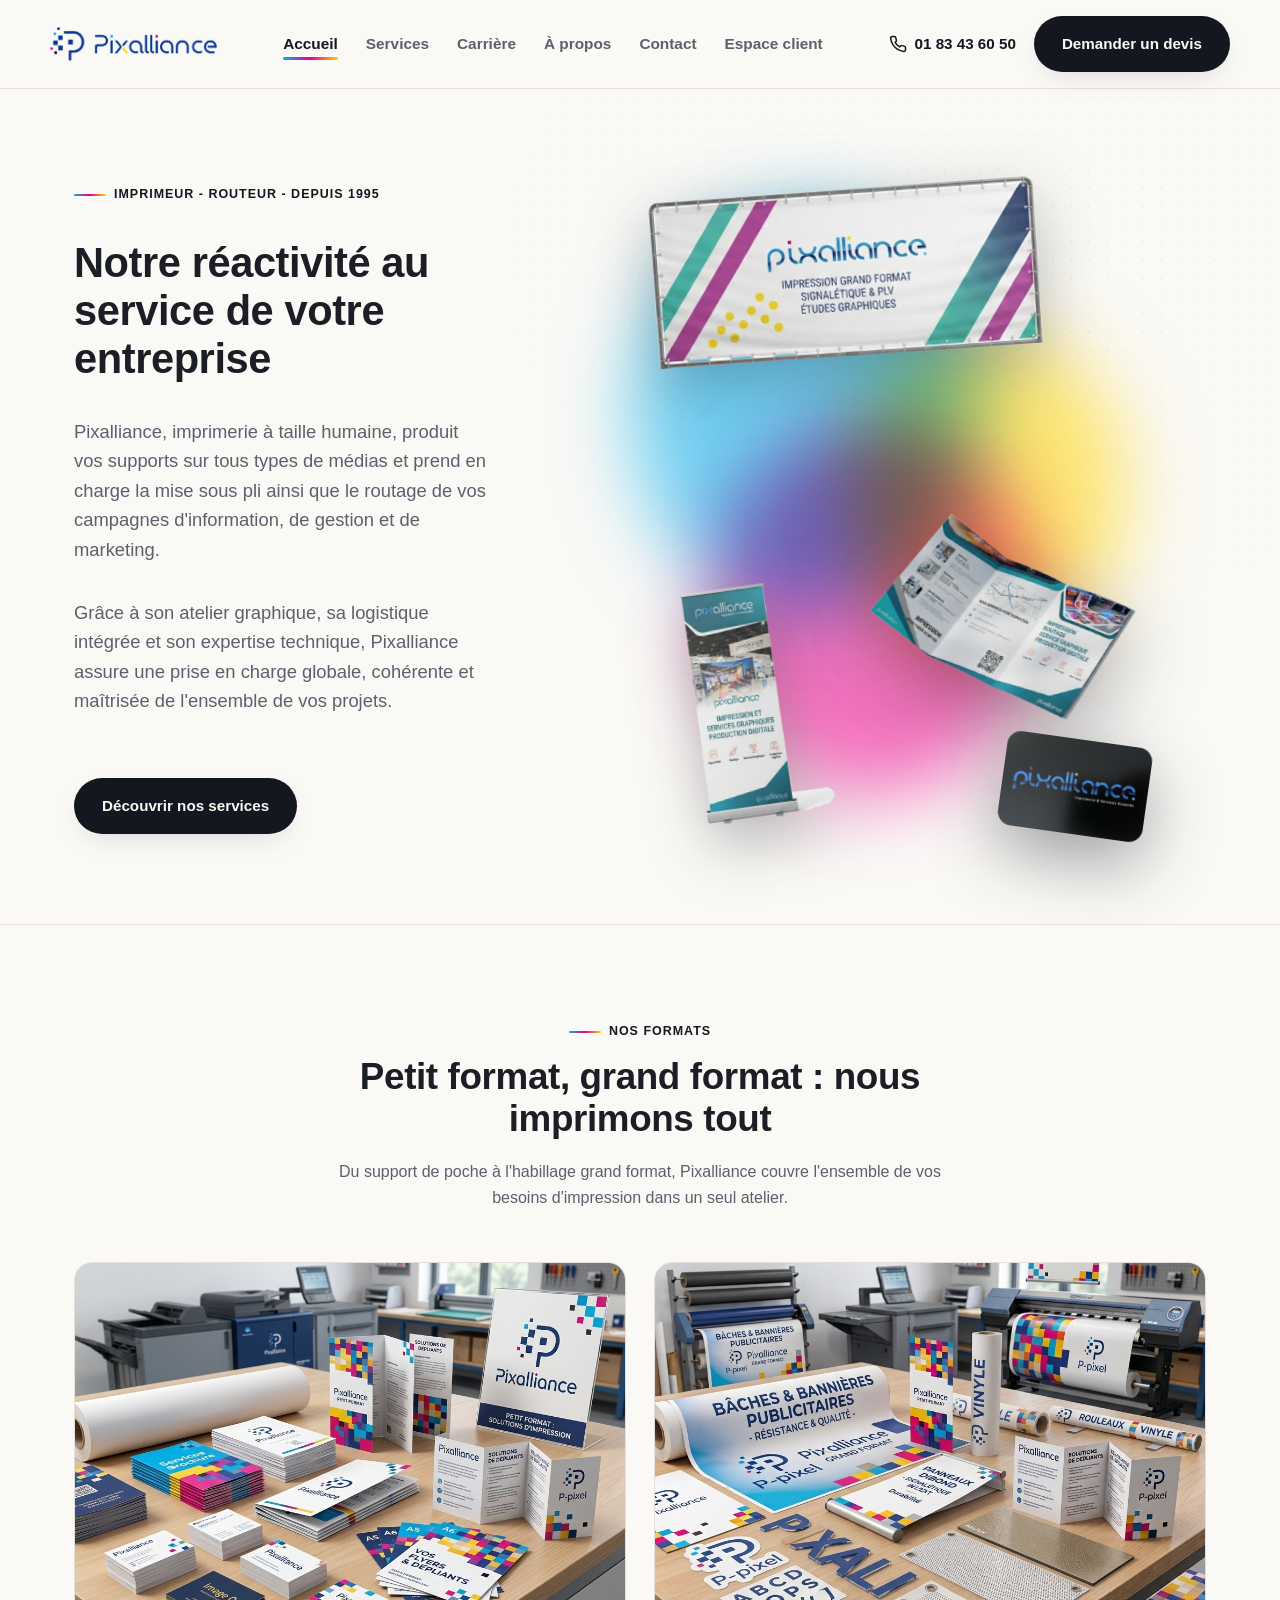
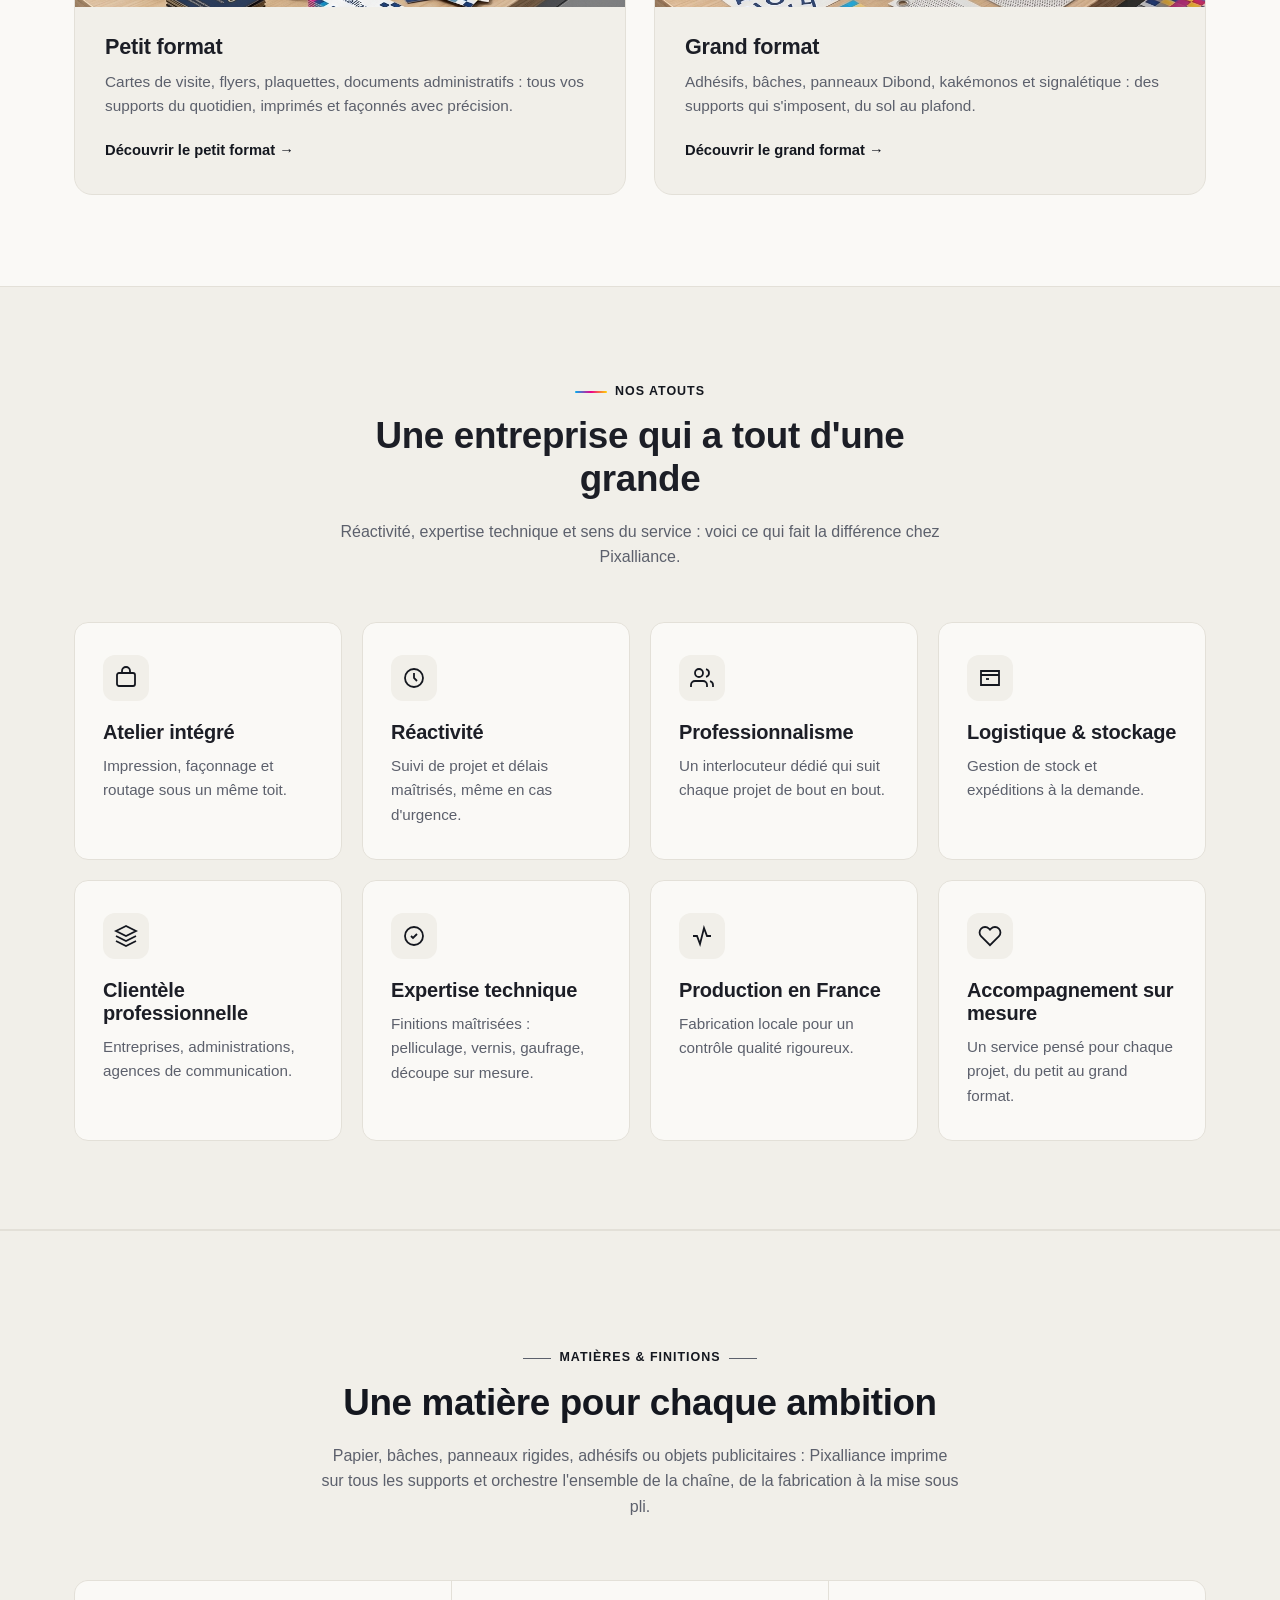
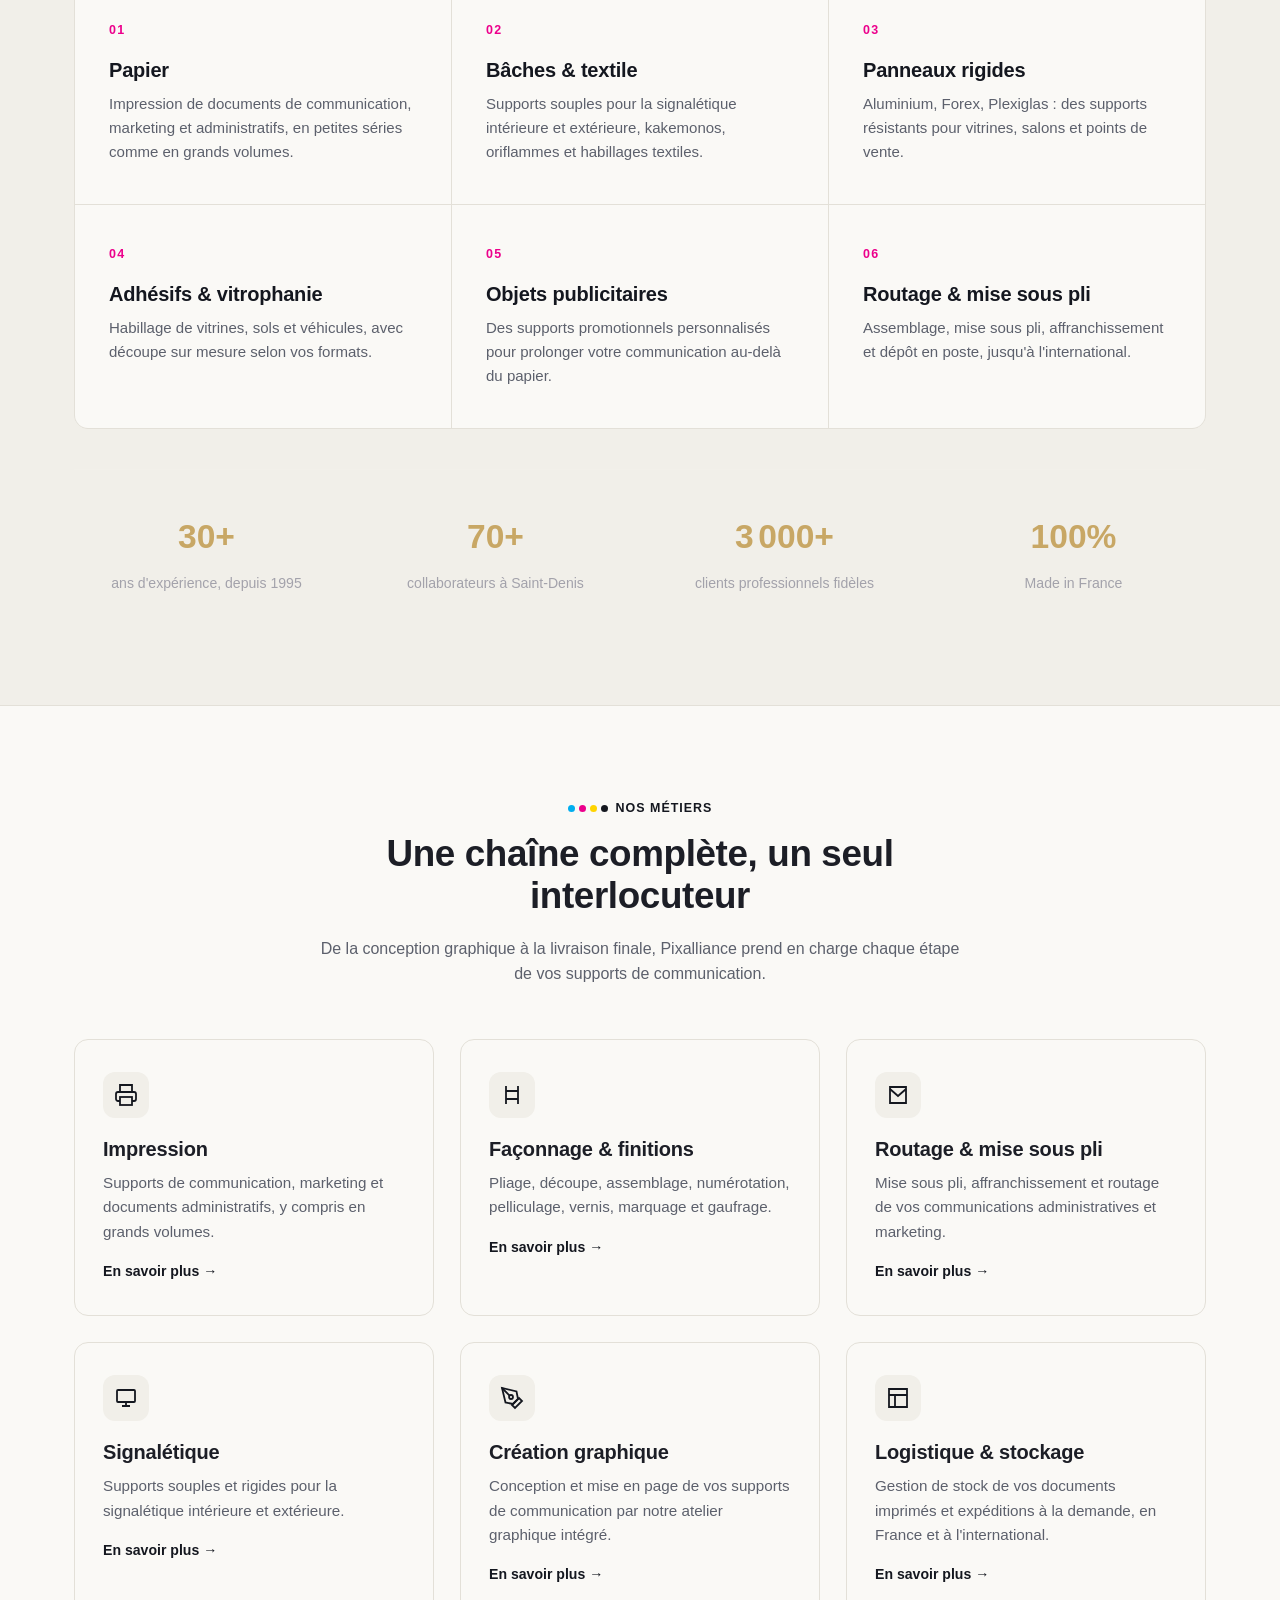
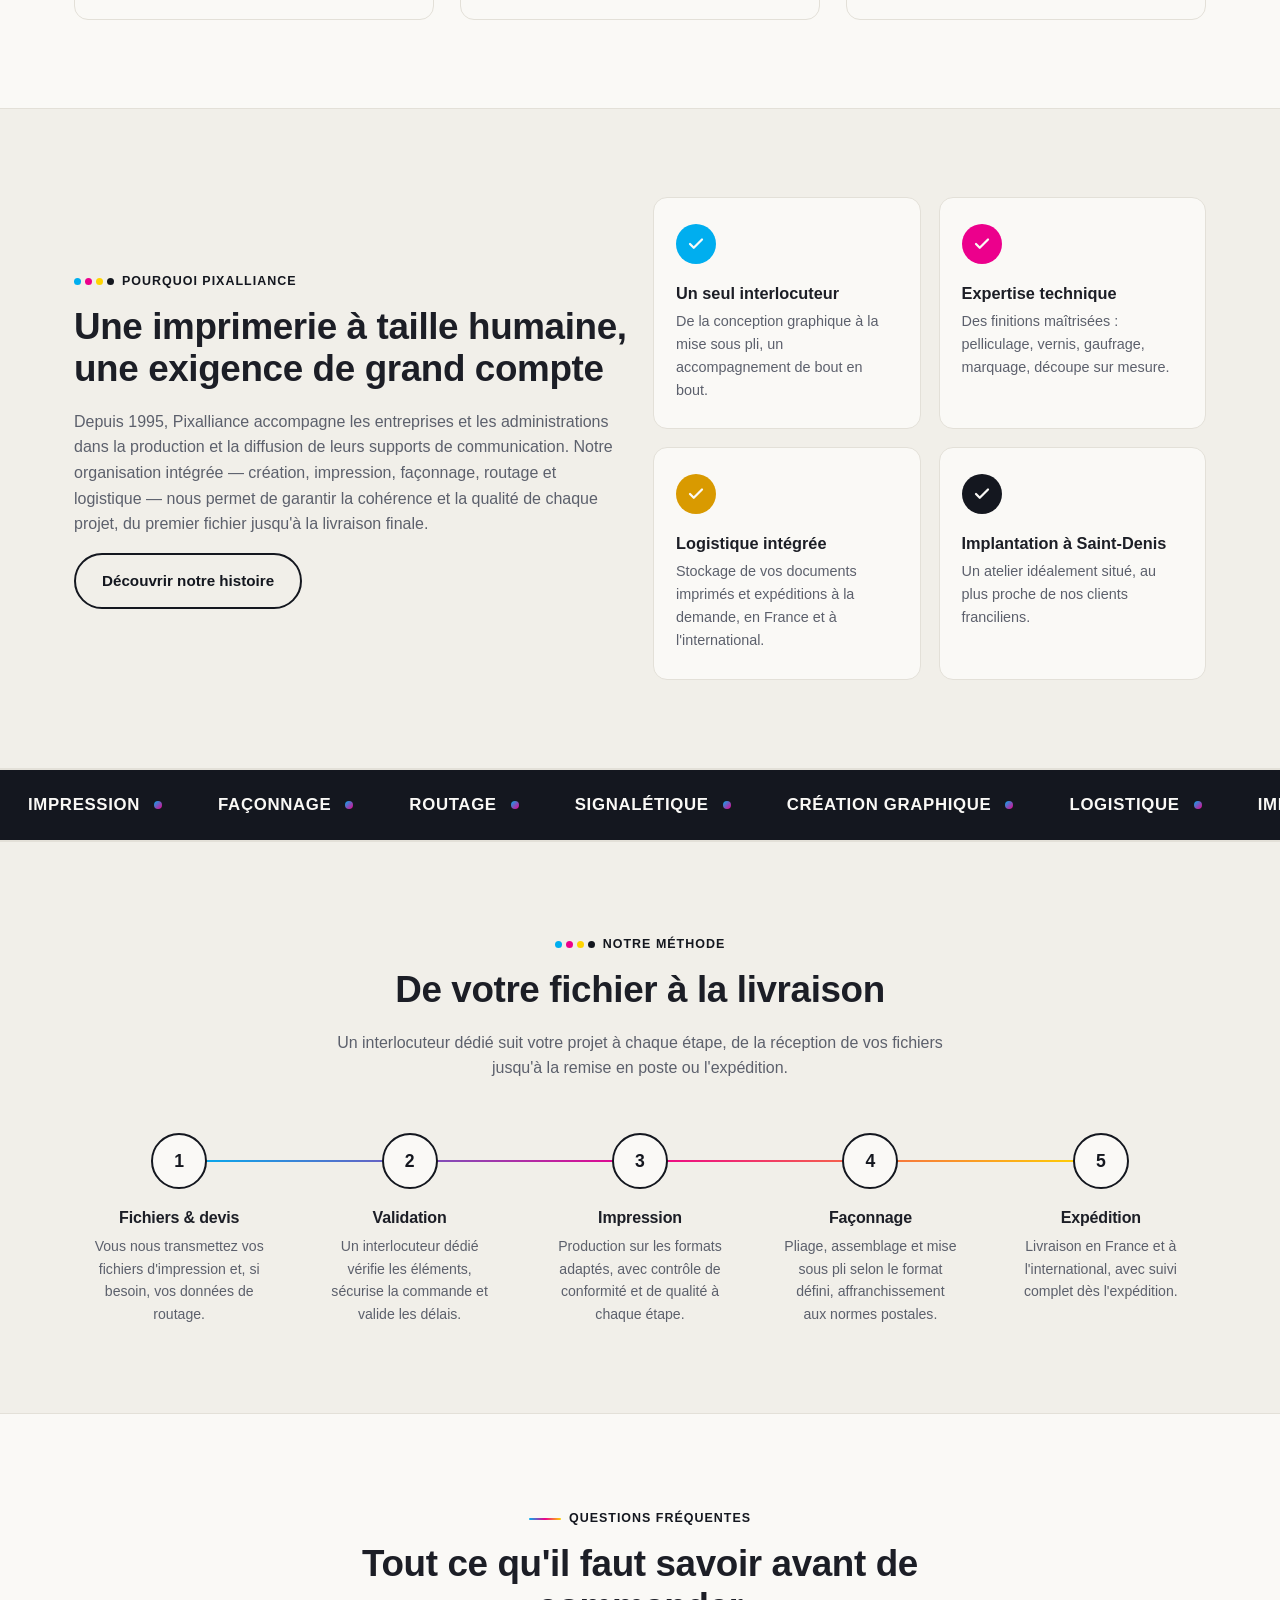
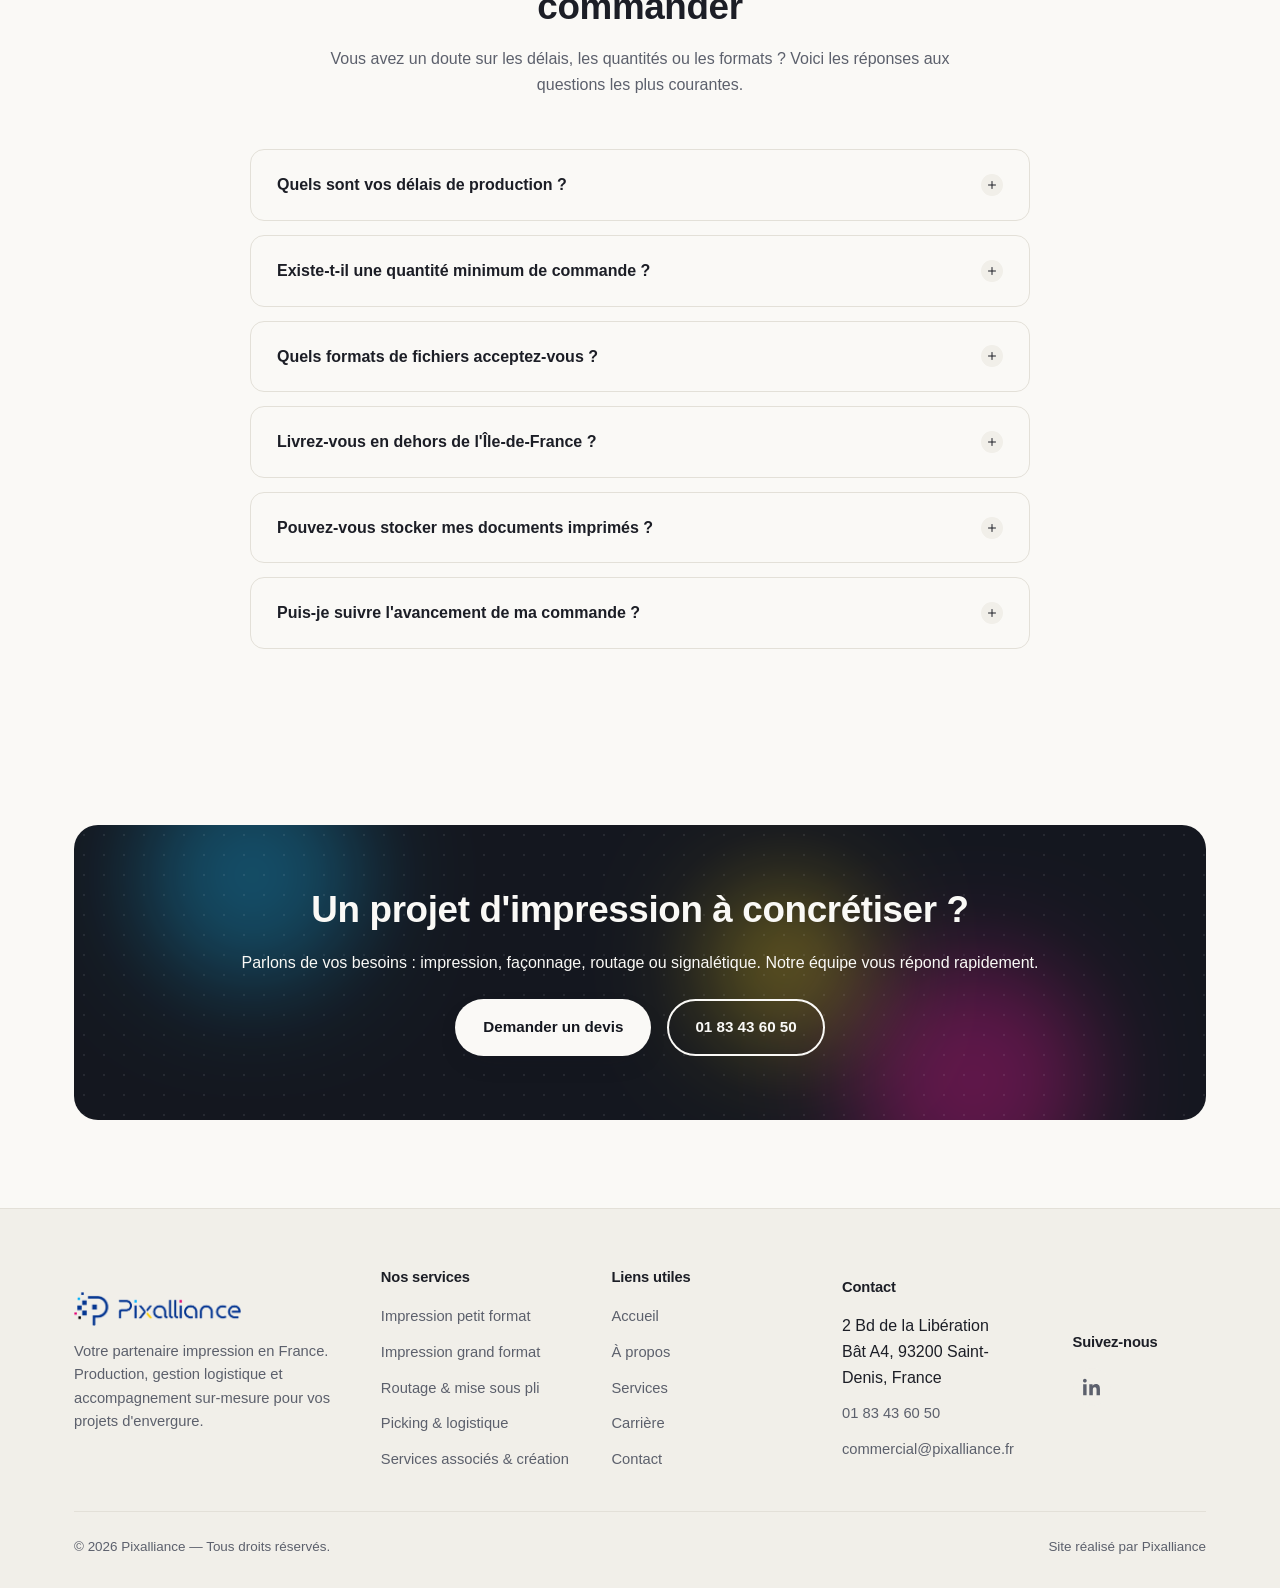
==== commit f7a1b473: "Accueil: remplace l'eyebrow 4 points par le trait dégradé sur la FAQ Aligne la section Questions fré" ====
--- a/index.html
+++ b/index.html
@@ -354,7 +354,7 @@
   <section>
     <div class="container">
       <div class="section-head center">
-        <span class="eyebrow"><span class="dots"><span></span><span></span><span></span><span></span></span> Questions fréquentes</span>
+        <span class="eyebrow"><span class="eyebrow-bar"></span> Questions fréquentes</span>
         <h2>Tout ce qu'il faut savoir avant de commander</h2>
         <p>Vous avez un doute sur les délais, les quantités ou les formats ? Voici les réponses aux questions les plus courantes.</p>
       </div>
